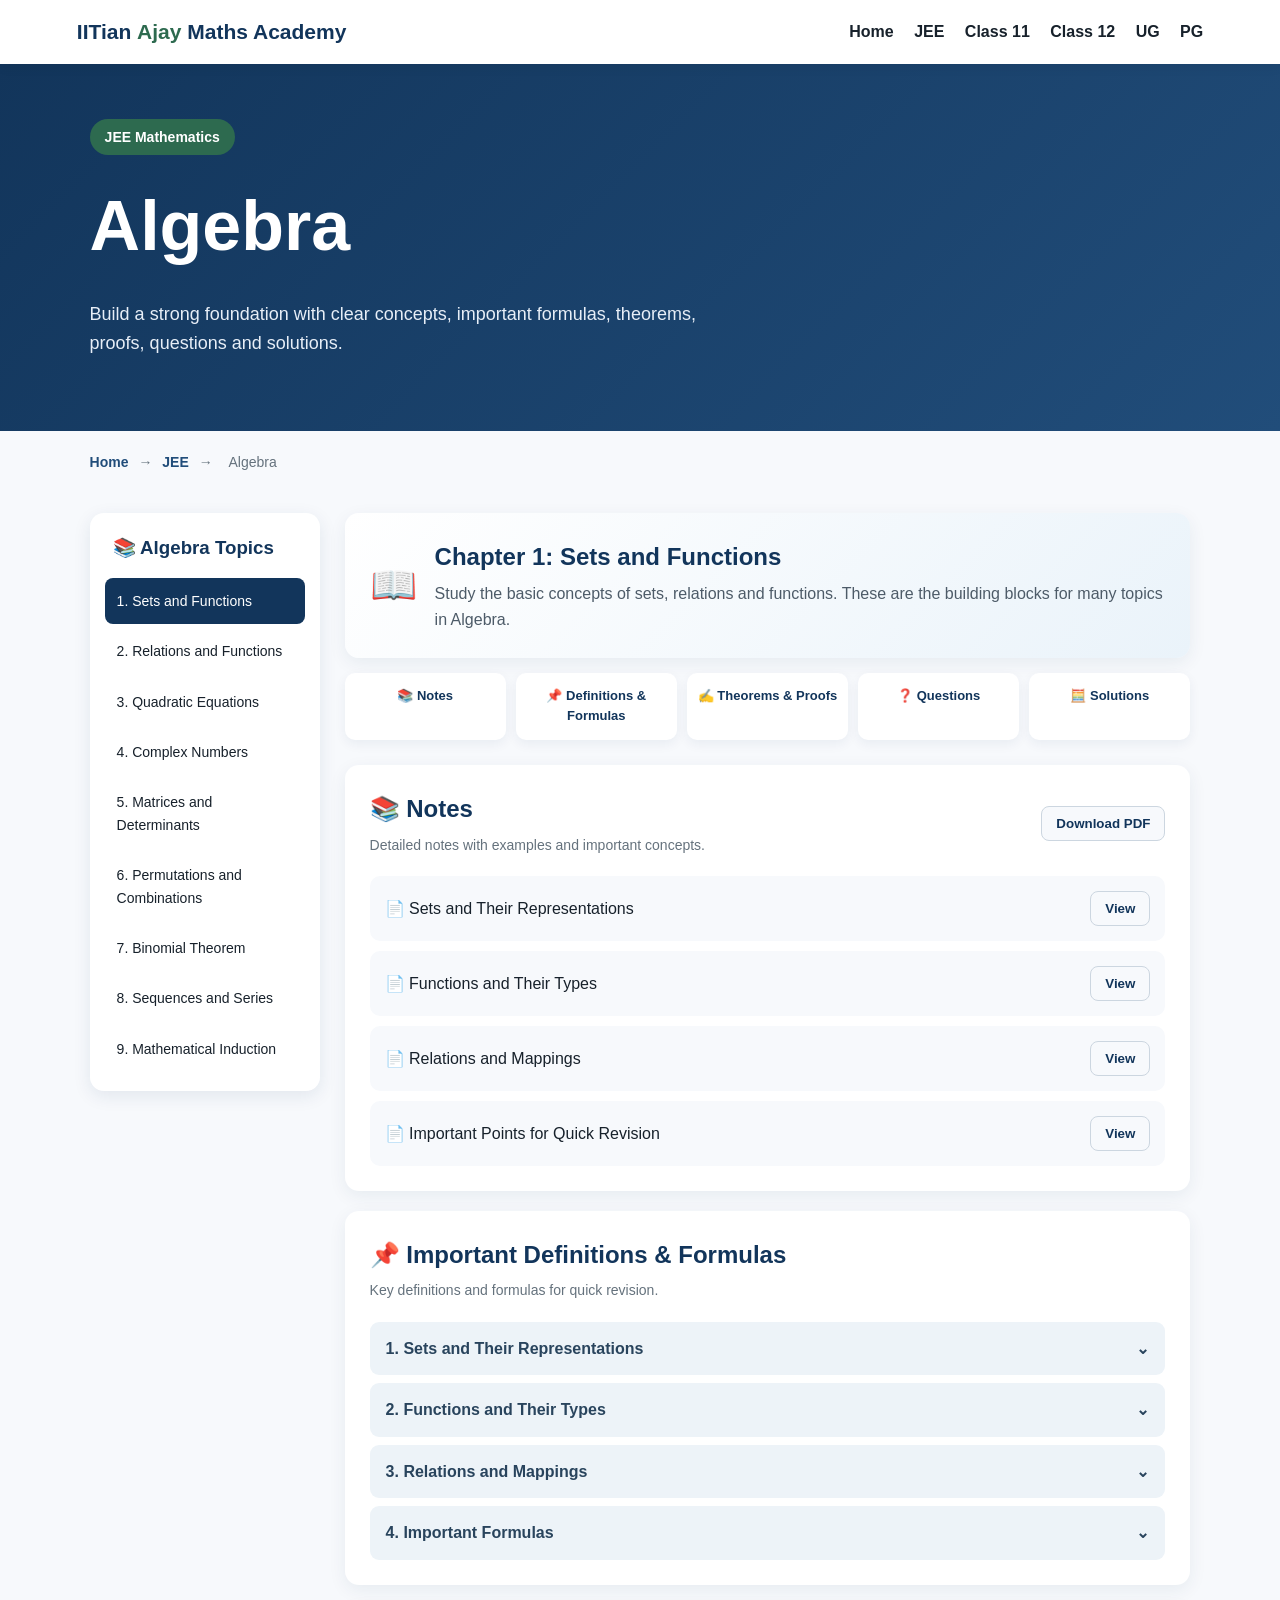
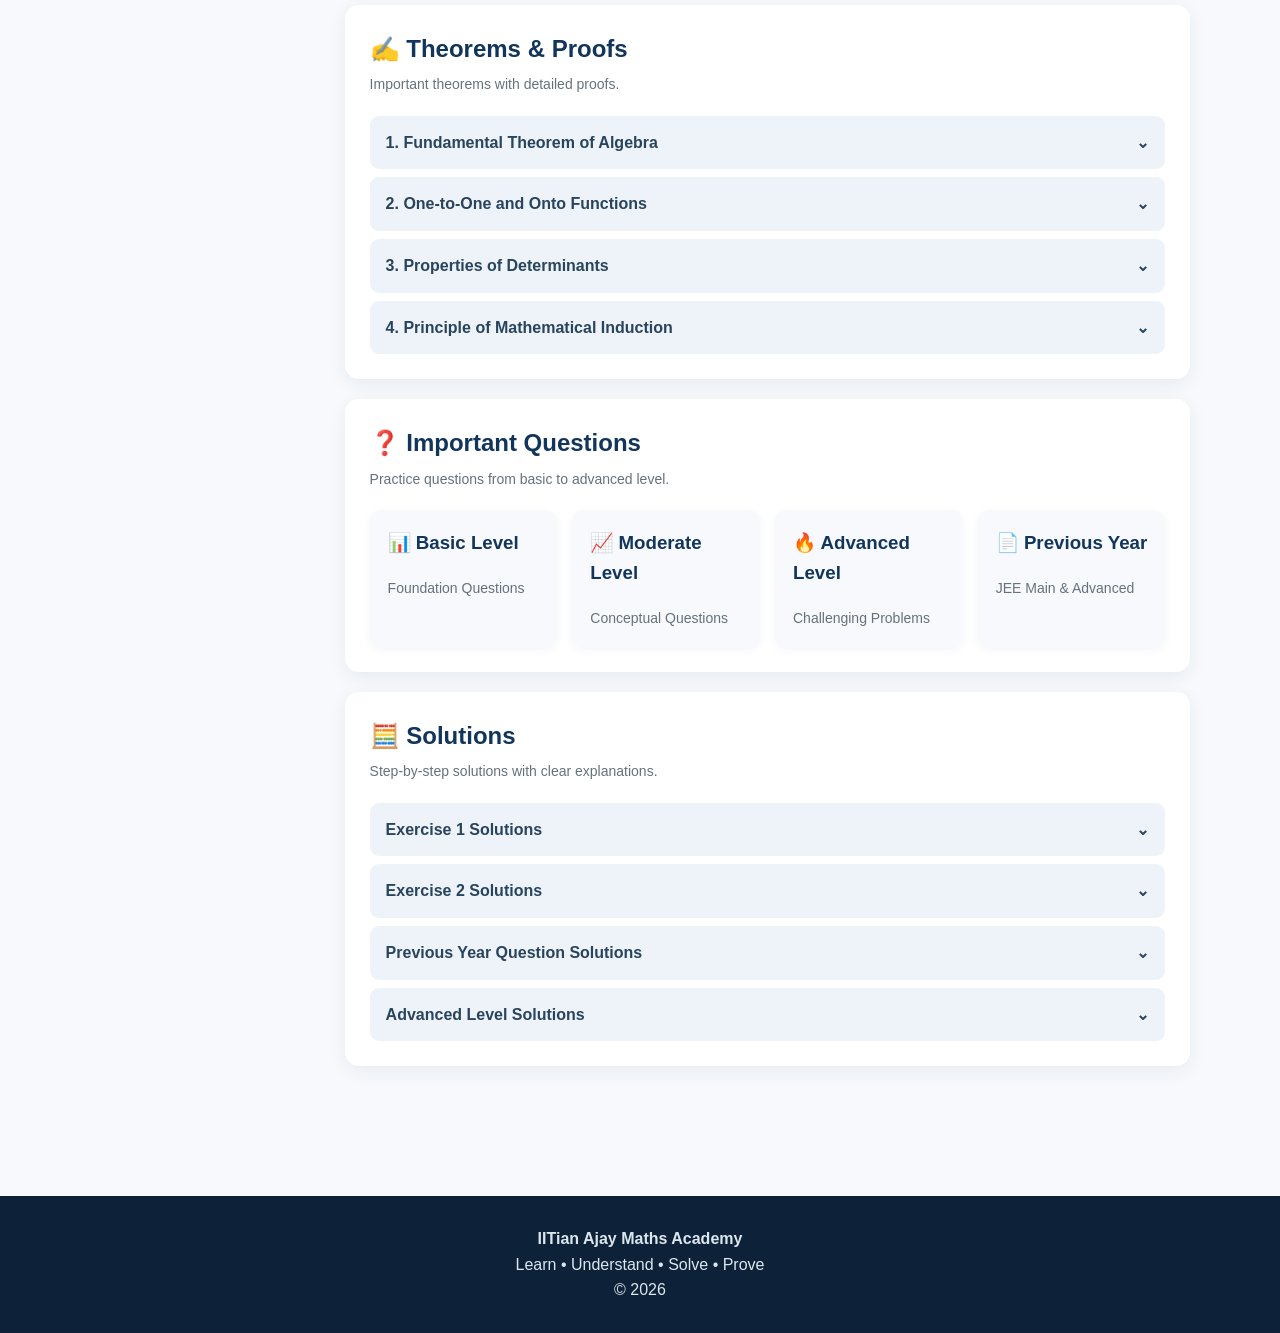
==== article.html @ e580d94a "Update article.html" ====
<!doctype html>
<html lang="en">

<head>
  <meta charset="utf-8">
  <meta name="viewport" content="width=device-width, initial-scale=1">

  <title>Algebra | IITian Ajay Maths Academy</title>

  <link rel="stylesheet" href="style.css">
</head>

<body>

  <!-- NAVBAR -->
  <nav>
    <div class="logo">
      IITian <b>Ajay</b> Maths Academy
    </div>

    <div>
      <a href="index.html">Home</a>
      <a href="jee.html">JEE</a>
      <a href="class11.html">Class 11</a>
      <a href="class12.html">Class 12</a>
      <a href="ug.html">UG</a>
      <a href="pg.html">PG</a>
    </div>
  </nav>


  <!-- ALGEBRA HERO -->
  <header class="topic-hero">

    <div class="hero-content">

      <span class="topic-tag">JEE Mathematics</span>

      <h1 id="topic">Algebra</h1>

      <p>
        Build a strong foundation with clear concepts,
        important formulas, theorems, proofs, questions and solutions.
      </p>

    </div>

  </header>


  <!-- BREADCRUMB -->
  <div class="topic-breadcrumb">

    <a href="index.html">Home</a>

    <span>→</span>

    <a href="jee.html">JEE</a>

    <span>→</span>

    <span id="breadcrumb-topic">Algebra</span>

  </div>


  <!-- MAIN LAYOUT -->
  <main class="study-layout">


    <!-- SIDEBAR -->
    <aside class="topics-sidebar">

      <h3>📚 Algebra Topics</h3>

      <a href="#" class="active-topic">1. Sets and Functions</a>

      <a href="#">2. Relations and Functions</a>

      <a href="#">3. Quadratic Equations</a>

      <a href="#">4. Complex Numbers</a>

      <a href="#">5. Matrices and Determinants</a>

      <a href="#">6. Permutations and Combinations</a>

      <a href="#">7. Binomial Theorem</a>

      <a href="#">8. Sequences and Series</a>

      <a href="#">9. Mathematical Induction</a>

    </aside>


    <!-- MAIN CONTENT -->
    <div class="study-content">


      <!-- CHAPTER INTRODUCTION -->
      <section class="chapter-intro">

        <div class="chapter-icon">📖</div>

        <div>

          <h2>Chapter 1: Sets and Functions</h2>

          <p>
            Study the basic concepts of sets, relations and functions.
            These are the building blocks for many topics in Algebra.
          </p>

        </div>


      </section>


      <!-- QUICK NAVIGATION -->
      <div class="resource-tabs">

        <a href="#notes">📚 Notes</a>

        <a href="#formulas">📌 Definitions & Formulas</a>

        <a href="#proofs">✍️ Theorems & Proofs</a>

        <a href="#questions">❓ Questions</a>

        <a href="#solutions">🧮 Solutions</a>

      </div>


      <!-- NOTES -->
      <section class="content-box" id="notes">

        <div class="section-heading">

          <div>
            <h2>📚 Notes</h2>
            <p>Detailed notes with examples and important concepts.</p>
          </div>

          <button>Download PDF</button>

        </div>


        <div class="resource-list">

          <div class="resource-item">
            <span>📄 Sets and Their Representations</span>
            <button>View</button>
          </div>

          <div class="resource-item">
            <span>📄 Functions and Their Types</span>
            <button>View</button>
          </div>

          <div class="resource-item">
            <span>📄 Relations and Mappings</span>
            <button>View</button>
          </div>

          <div class="resource-item">
            <span>📄 Important Points for Quick Revision</span>
            <button>View</button>
          </div>

        </div>

      </section>


      <!-- FORMULAS -->
      <section class="content-box" id="formulas">

        <div class="section-heading">

          <div>
            <h2>📌 Important Definitions & Formulas</h2>
            <p>Key definitions and formulas for quick revision.</p>
          </div>

        </div>


        <div class="accordion-item">
          1. Sets and Their Representations
          <span>⌄</span>
        </div>

        <div class="accordion-item">
          2. Functions and Their Types
          <span>⌄</span>
        </div>

        <div class="accordion-item">
          3. Relations and Mappings
          <span>⌄</span>
        </div>

        <div class="accordion-item">
          4. Important Formulas
          <span>⌄</span>
        </div>

      </section>


      <!-- THEOREMS -->
      <section class="content-box" id="proofs">

        <div class="section-heading">

          <div>
            <h2>✍️ Theorems & Proofs</h2>
            <p>Important theorems with detailed proofs.</p>
          </div>

        </div>


        <div class="accordion-item">
          1. Fundamental Theorem of Algebra
          <span>⌄</span>
        </div>

        <div class="accordion-item">
          2. One-to-One and Onto Functions
          <span>⌄</span>
        </div>

        <div class="accordion-item">
          3. Properties of Determinants
          <span>⌄</span>
        </div>

        <div class="accordion-item">
          4. Principle of Mathematical Induction
          <span>⌄</span>
        </div>

      </section>


      <!-- QUESTIONS -->
      <section class="content-box" id="questions">

        <div class="section-heading">

          <div>
            <h2>❓ Important Questions</h2>
            <p>Practice questions from basic to advanced level.</p>
          </div>

        </div>


        <div class="question-levels">

          <div class="level-card">
            <h3>📊 Basic Level</h3>
            <p>Foundation Questions</p>
          </div>

          <div class="level-card">
            <h3>📈 Moderate Level</h3>
            <p>Conceptual Questions</p>
          </div>

          <div class="level-card">
            <h3>🔥 Advanced Level</h3>
            <p>Challenging Problems</p>
          </div>

          <div class="level-card">
            <h3>📄 Previous Year</h3>
            <p>JEE Main & Advanced</p>
          </div>

        </div>

      </section>


      <!-- SOLUTIONS -->
      <section class="content-box" id="solutions">

        <div class="section-heading">

          <div>
            <h2>🧮 Solutions</h2>
            <p>Step-by-step solutions with clear explanations.</p>
          </div>

        </div>


        <div class="accordion-item">
          Exercise 1 Solutions
          <span>⌄</span>
        </div>

        <div class="accordion-item">
          Exercise 2 Solutions
          <span>⌄</span>
        </div>

        <div class="accordion-item">
          Previous Year Question Solutions
          <span>⌄</span>
        </div>

        <div class="accordion-item">
          Advanced Level Solutions
          <span>⌄</span>
        </div>

      </section>


    </div>

  </main>


  <!-- FOOTER -->
  <footer>

    <b>IITian Ajay Maths Academy</b>

    <br>

    Learn • Understand • Solve • Prove

    <br>

    © 2026

  </footer>


  <!-- TOPIC SCRIPT -->
  <script>

    const topic =
      new URLSearchParams(location.search).get("topic");

    if (topic) {

      document.getElementById("topic").textContent = topic;

      document.getElementById("breadcrumb-topic").textContent =
        topic;

      document.title =
        topic + " | IITian Ajay Maths Academy";

    }

  </script>

</body>

</html>
---- style.css ----
:root{--primary:#12355b;--secondary:#2d6a4f;--accent:#f4b942;--bg:#f7f9fc;--text:#17212b}
*{box-sizing:border-box}html{scroll-behavior:smooth}
body{margin:0;font-family:Arial,Helvetica,sans-serif;background:var(--bg);color:var(--text);line-height:1.6}
nav{background:#fff;box-shadow:0 2px 12px #00000012;padding:15px 6%;display:flex;align-items:center;justify-content:space-between;gap:20px;position:sticky;top:0;z-index:20}
.logo{font-weight:800;font-size:21px;color:var(--primary)}.logo b{color:var(--secondary)}
nav a{color:var(--text);text-decoration:none;font-weight:600;margin-left:16px}
.hero{background:linear-gradient(135deg,#12355b,#214d7a);color:#fff;padding:78px 7%;text-align:center}
.hero h1{font-size:clamp(38px,7vw,68px);line-height:1.08;margin:12px 0}.hero p{max-width:760px;margin:0 auto;font-size:18px;color:#e7eef7}
.btn{display:inline-block;background:var(--accent);color:#222;padding:13px 22px;border-radius:8px;text-decoration:none;font-weight:700;margin:20px 5px 0}
.btn.alt{background:transparent;color:#fff;border:1px solid #fff}
section{padding:60px 7%;max-width:1400px;margin:auto}.title{text-align:center;color:var(--primary);font-size:34px;margin-top:0}
.grid{display:grid;grid-template-columns:repeat(auto-fit,minmax(230px,1fr));gap:22px}
.card{background:#fff;border-radius:14px;padding:25px;box-shadow:0 7px 22px #12355b13}.card h3{color:var(--primary);margin-top:0}.card a{color:var(--secondary);font-weight:bold;text-decoration:none}
.searchbox{width:min(700px,100%);display:block;margin:25px auto;padding:15px 18px;border:1px solid #ccd6e0;border-radius:10px;font-size:16px}
.subject-list{display:grid;grid-template-columns:repeat(auto-fit,minmax(180px,1fr));gap:15px}.subject{background:#fff;padding:20px;border-radius:10px;text-decoration:none;color:var(--text);font-weight:700;box-shadow:0 4px 12px #0000000b}
.subject:hover,.card:hover{transform:translateY(-3px);transition:.2s}
.article{max-width:900px;margin:auto;background:#fff;padding:35px;border-radius:14px;box-shadow:0 7px 22px #12355b13}.breadcrumb{color:#65727d;font-size:14px}
footer{background:#0d2238;color:#dce6ef;text-align:center;padding:30px;margin-top:40px}
.notice{background:#fff4cc;border-left:4px solid var(--accent);padding:16px;border-radius:8px;max-width:900px;margin:25px auto}
@media(max-width:700px){nav{padding:14px 5%;flex-wrap:wrap}nav a{margin-left:9px;font-size:14px}.hero{padding:65px 6%}section{padding:45px 6%}.article{padding:22px}}
/* ================================
   PROFESSIONAL TOPIC / ARTICLE PAGE
   ================================ */

/* Algebra Hero */

.topic-hero{
  background:linear-gradient(135deg,#12355b,#214d7a);
  color:#fff;
  padding:55px 7%;
}

.hero-content{
  max-width:1200px;
  margin:auto;
}

.topic-tag{
  display:inline-block;
  background:#2d6a4f;
  padding:7px 15px;
  border-radius:20px;
  font-size:14px;
  font-weight:bold;
}

.topic-hero h1{
  font-size:clamp(45px,7vw,70px);
  margin:15px 0;
}

.topic-hero p{
  max-width:650px;
  font-size:18px;
  color:#e7eef7;
}


/* Breadcrumb */

.topic-breadcrumb{
  max-width:1400px;
  margin:0 auto;
  padding:20px 7%;
  font-size:14px;
  color:#65727d;
}

.topic-breadcrumb a{
  text-decoration:none;
  color:#214d7a;
  font-weight:bold;
}

.topic-breadcrumb span{
  margin:0 6px;
}


/* Main Layout */

.study-layout{
  max-width:1400px;
  margin:auto;
  padding:20px 7% 70px;
  display:grid;
  grid-template-columns:230px 1fr;
  gap:25px;
  align-items:start;
}


/* Sidebar */

.topics-sidebar{
  background:#fff;
  border-radius:14px;
  padding:15px;
  box-shadow:0 5px 18px #12355b18;
  position:sticky;
  top:90px;
}

.topics-sidebar h3{
  color:#12355b;
  margin:5px 8px 15px;
}

.topics-sidebar a{
  display:block;
  padding:12px;
  text-decoration:none;
  color:#17212b;
  border-radius:8px;
  font-size:14px;
  margin-bottom:4px;
}

.topics-sidebar a:hover{
  background:#edf3f8;
}

.topics-sidebar .active-topic{
  background:#12355b;
  color:#fff;
}


/* Study Content */

.study-content{
  min-width:0;
}


/* Chapter Introduction */

.chapter-intro{
  background:linear-gradient(135deg,#ffffff,#eaf3fa);
  padding:25px;
  border-radius:14px;
  display:flex;
  gap:18px;
  align-items:center;
  box-shadow:0 5px 18px #12355b12;
  margin-bottom:15px;
}

.chapter-icon{
  font-size:38px;
}

.chapter-intro h2{
  margin:0 0 5px;
  color:#12355b;
}

.chapter-intro p{
  margin:0;
  color:#4d5b68;
}


/* Resource Navigation */

.resource-tabs{
  display:grid;
  grid-template-columns:repeat(5,1fr);
  gap:10px;
  margin-bottom:25px;
}

.resource-tabs a{
  background:#fff;
  padding:13px 8px;
  text-align:center;
  border-radius:10px;
  text-decoration:none;
  color:#12355b;
  font-weight:bold;
  font-size:13px;
  box-shadow:0 4px 12px #12355b10;
}

.resource-tabs a:hover{
  background:#12355b;
  color:#fff;
}


/* Main Content Boxes */

.content-box{
  background:#fff;
  padding:25px;
  border-radius:14px;
  margin-bottom:20px;
  box-shadow:0 5px 18px #12355b12;
}

.section-heading{
  display:flex;
  justify-content:space-between;
  align-items:center;
  gap:15px;
  margin-bottom:20px;
}

.section-heading h2{
  color:#12355b;
  margin:0;
}

.section-heading p{
  margin:5px 0 0;
  color:#65727d;
  font-size:14px;
}


/* Buttons */

.content-box button{
  border:1px solid #ccd6e0;
  background:#f7f9fc;
  color:#12355b;
  padding:9px 14px;
  border-radius:8px;
  font-weight:bold;
  cursor:pointer;
}

.content-box button:hover{
  background:#12355b;
  color:#fff;
}


/* Notes */

.resource-list{
  display:flex;
  flex-direction:column;
  gap:10px;
}

.resource-item{
  display:flex;
  justify-content:space-between;
  align-items:center;
  background:#f7f9fc;
  padding:15px;
  border-radius:10px;
  gap:15px;
}


/* Accordion */

.accordion-item{
  background:#edf3f8;
  padding:14px 16px;
  border-radius:9px;
  margin-top:8px;
  display:flex;
  justify-content:space-between;
  align-items:center;
  font-weight:600;
  color:#29445d;
}


/* Question Levels */

.question-levels{
  display:grid;
  grid-template-columns:repeat(4,1fr);
  gap:15px;
}

.level-card{
  padding:18px;
  background:#f7f9fc;
  border-radius:12px;
  box-shadow:0 3px 10px #12355b0d;
}

.level-card h3{
  color:#12355b;
  margin-top:0;
}

.level-card p{
  color:#65727d;
  font-size:14px;
  margin-bottom:0;
}


/* Mobile Responsive */

@media(max-width:900px){

  .study-layout{
    grid-template-columns:1fr;
  }

  .topics-sidebar{
    position:static;
  }

  .resource-tabs{
    grid-template-columns:repeat(2,1fr);
  }

  .question-levels{
    grid-template-columns:repeat(2,1fr);
  }

}

@media(max-width:550px){

  .topic-hero{
    padding:45px 6%;
  }

  .study-layout{
    padding:15px 6% 50px;
  }

  .resource-tabs{
    grid-template-columns:1fr;
  }

  .question-levels{
    grid-template-columns:1fr;
  }

  .section-heading{
    flex-direction:column;
    align-items:flex-start;
  }

  .resource-item{
    flex-direction:column;
    align-items:flex-start;
  }

}
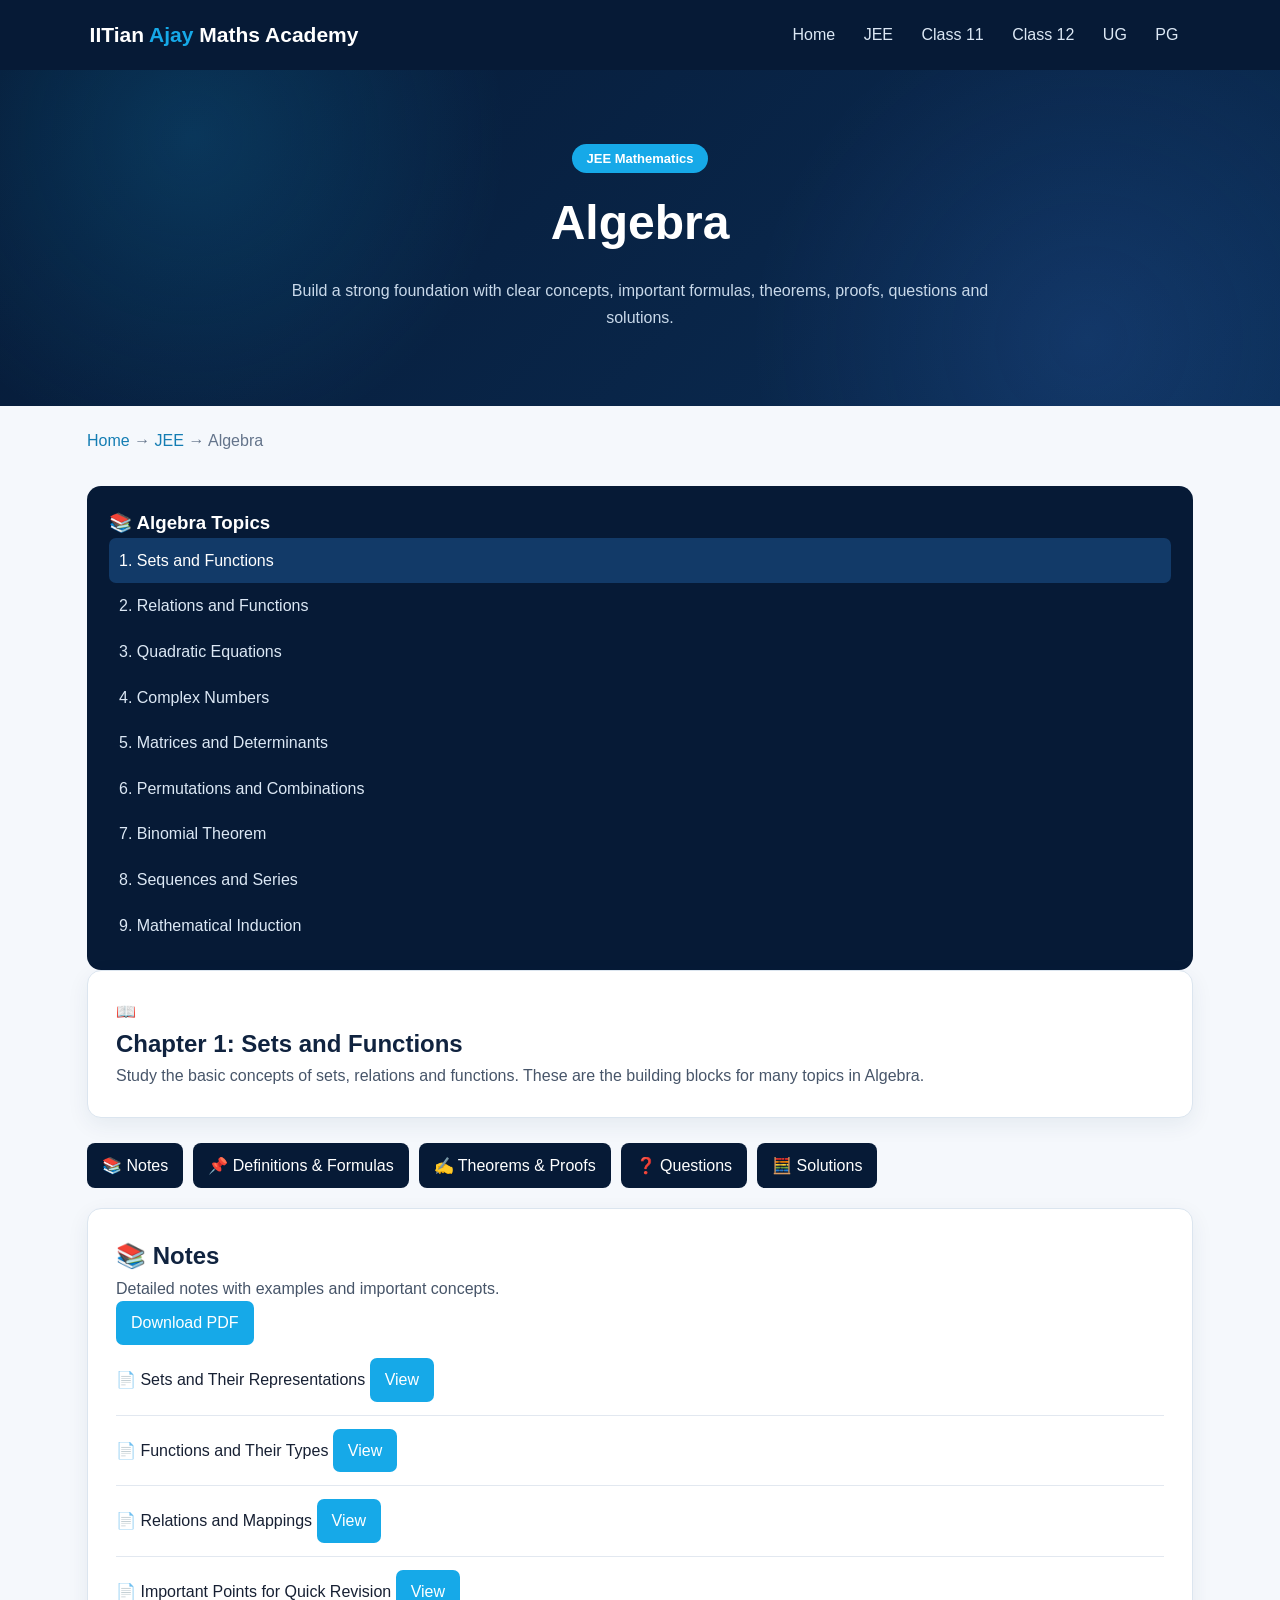
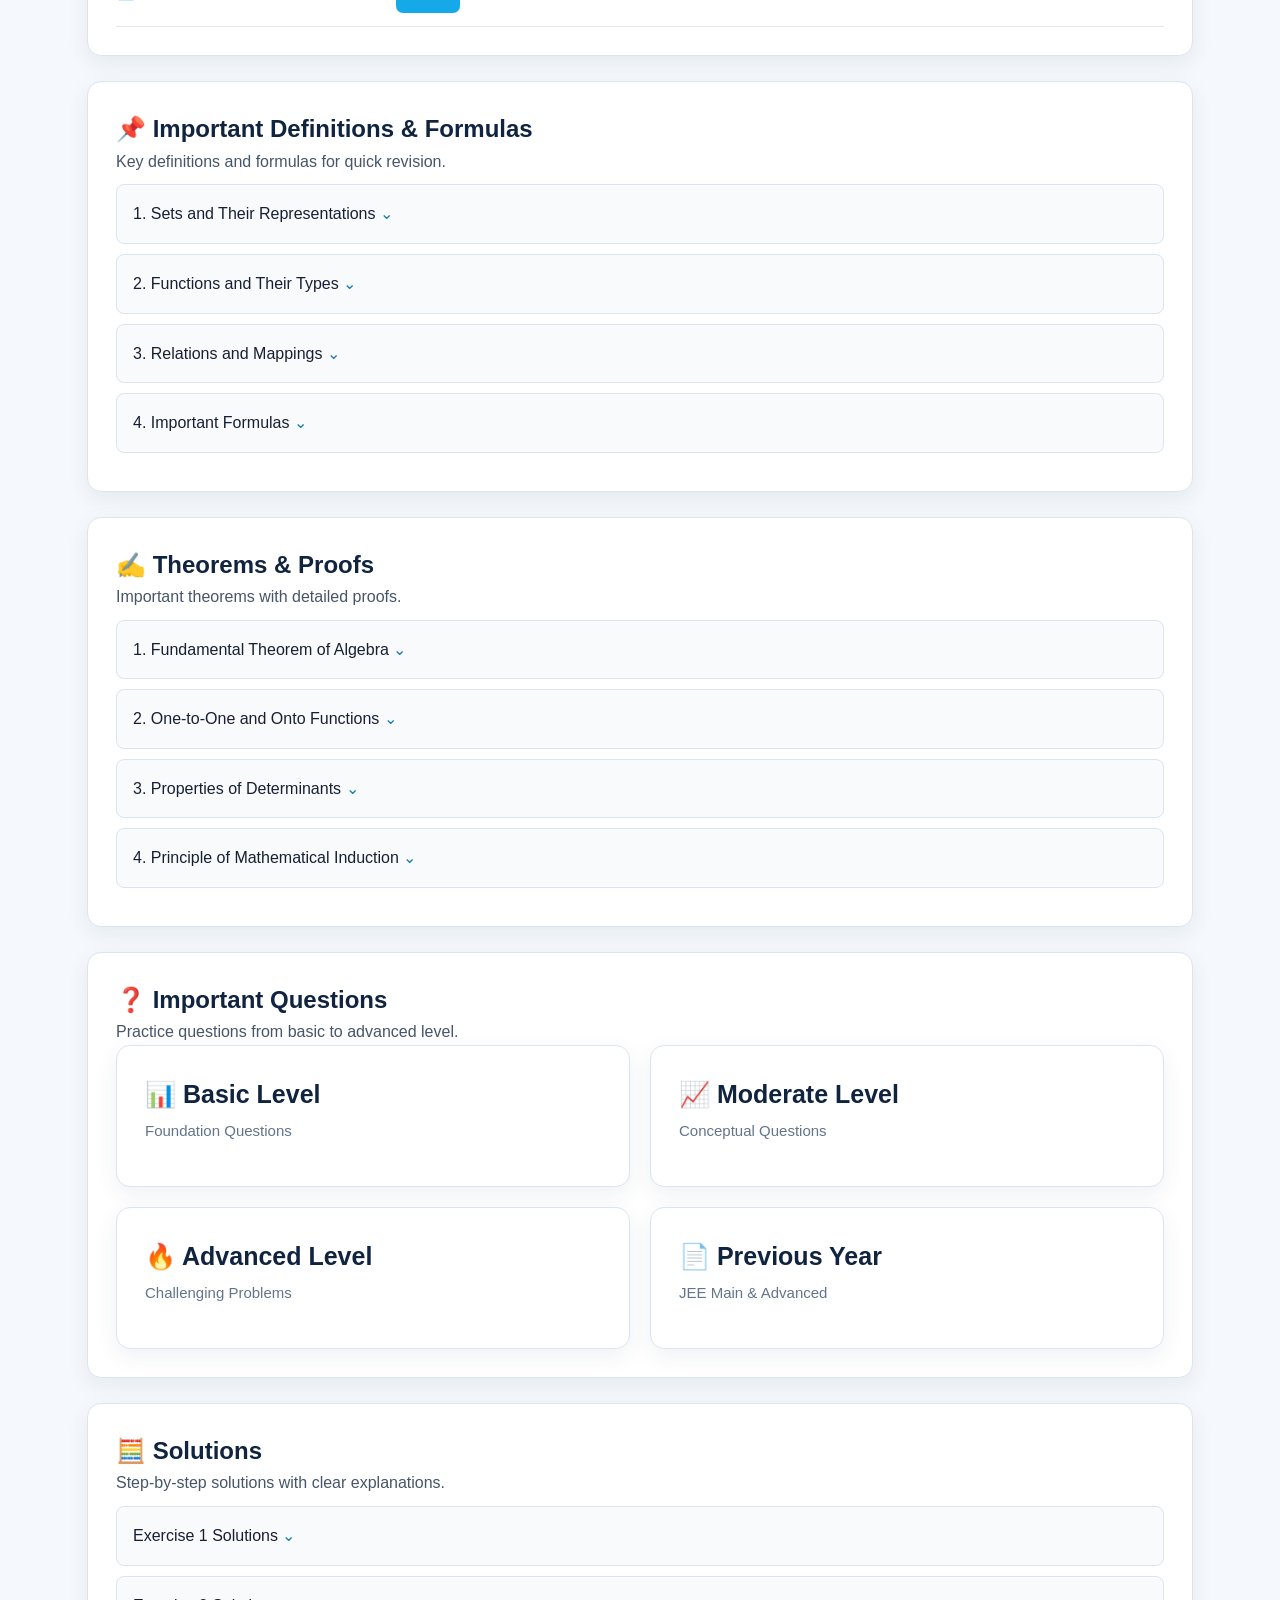
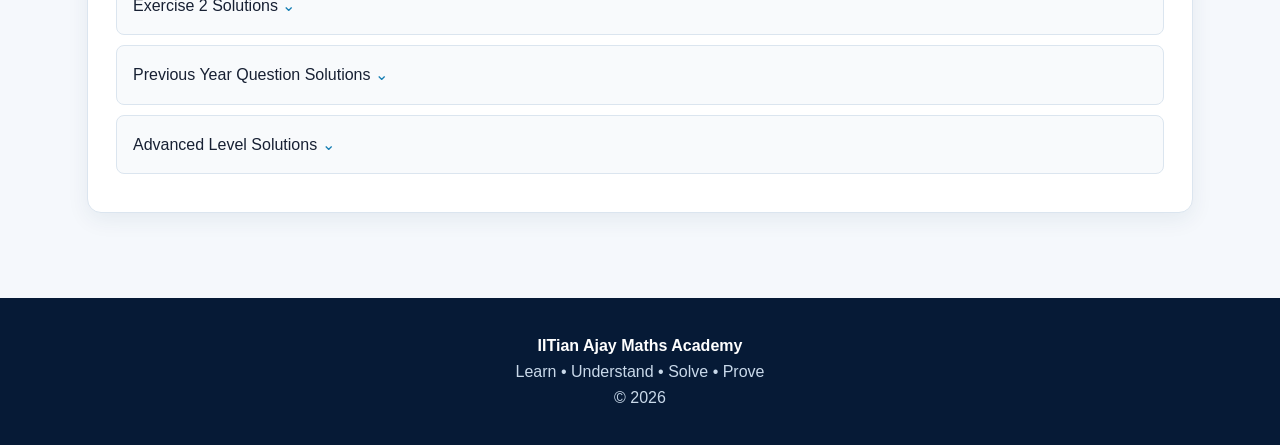
==== commit 5b94664b: "Update article.html" ====
--- a/article.html
+++ b/article.html
@@ -7,7 +7,258 @@
 
   <title>Algebra | IITian Ajay Maths Academy</title>
 
-  <link rel="stylesheet" href="style.css">
+  <link rel="stylesheet" href="style.css"><style>
+/* ===== ARTICLE PAGE FIX ===== */
+
+body{
+  margin:0 !important;
+  font-family:Arial,Helvetica,sans-serif !important;
+  background:#f5f8fc !important;
+  color:#172033 !important;
+}
+
+/* NAVBAR */
+body > nav{
+  background:#061a36 !important;
+  color:white !important;
+  padding:18px 7% !important;
+  display:flex !important;
+  justify-content:space-between !important;
+  align-items:center !important;
+  gap:20px !important;
+  box-shadow:0 4px 18px rgba(0,0,0,.18) !important;
+}
+
+nav .logo{
+  color:white !important;
+  font-size:21px !important;
+  font-weight:700 !important;
+}
+
+nav .logo b{
+  color:#16a9e8 !important;
+}
+
+nav a{
+  color:#dce8f5 !important;
+  text-decoration:none !important;
+  padding:9px 12px !important;
+  border-radius:7px !important;
+}
+
+nav a:hover{
+  background:#123a68 !important;
+  color:white !important;
+}
+
+/* HERO */
+.topic-hero{
+  background:
+    radial-gradient(circle at 15% 20%,rgba(22,169,232,.18),transparent 28%),
+    radial-gradient(circle at 85% 80%,rgba(66,133,244,.15),transparent 30%),
+    linear-gradient(135deg,#061a36,#0b2d55) !important;
+  color:white !important;
+  padding:75px 20px !important;
+  text-align:center !important;
+}
+
+.topic-hero h1{
+  color:white !important;
+  font-size:48px !important;
+  margin:15px 0 !important;
+}
+
+.topic-hero p{
+  color:#c9d9ea !important;
+  max-width:700px !important;
+  margin:auto !important;
+  line-height:1.7 !important;
+}
+
+.topic-tag{
+  background:#16a9e8 !important;
+  color:white !important;
+  padding:7px 15px !important;
+  border-radius:20px !important;
+  font-size:13px !important;
+  font-weight:bold !important;
+}
+
+/* BREADCRUMB */
+.topic-breadcrumb{
+  max-width:1150px !important;
+  margin:auto !important;
+  padding:22px !important;
+  color:#64748b !important;
+}
+
+.topic-breadcrumb a{
+  color:#147db3 !important;
+}
+
+/* MAIN */
+.study-layout{
+  max-width:1150px !important;
+  margin:auto !important;
+  padding:10px 22px 60px !important;
+}
+
+/* SIDEBAR */
+.topics-sidebar{
+  background:#061a36 !important;
+  color:white !important;
+  border-radius:14px !important;
+  padding:22px !important;
+}
+
+.topics-sidebar h3{
+  color:white !important;
+}
+
+.topics-sidebar a{
+  display:block !important;
+  color:#dce8f5 !important;
+  text-decoration:none !important;
+  padding:10px !important;
+  border-radius:7px !important;
+}
+
+.topics-sidebar a:hover,
+.topics-sidebar .active-topic{
+  background:#123a68 !important;
+  color:#fff !important;
+}
+
+/* CONTENT BOXES */
+.content-box,
+.chapter-intro{
+  background:white !important;
+  color:#172033 !important;
+  border:1px solid #dbe5ef !important;
+  border-radius:14px !important;
+  padding:28px !important;
+  margin-bottom:25px !important;
+  box-shadow:0 7px 22px rgba(20,50,80,.07) !important;
+}
+
+.content-box h2,
+.chapter-intro h2{
+  color:#10233f !important;
+}
+
+.content-box p,
+.chapter-intro p{
+  color:#475569 !important;
+}
+
+/* TABS */
+.resource-tabs{
+  display:flex !important;
+  flex-wrap:wrap !important;
+  gap:10px !important;
+  margin:20px 0 !important;
+}
+
+.resource-tabs a{
+  background:#061a36 !important;
+  color:white !important;
+  padding:10px 15px !important;
+  border-radius:8px !important;
+  text-decoration:none !important;
+}
+
+/* RESOURCE ITEMS */
+.resource-item{
+  color:#172033 !important;
+  border-bottom:1px solid #e2e8f0 !important;
+  padding:13px 0 !important;
+}
+
+.resource-item span{
+  color:#172033 !important;
+}
+
+.resource-item button,
+.section-heading button{
+  background:#16a9e8 !important;
+  color:white !important;
+  border:0 !important;
+  padding:9px 15px !important;
+  border-radius:7px !important;
+}
+
+/* ACCORDION */
+.accordion-item{
+  color:#172033 !important;
+  background:#f8fafc !important;
+  border:1px solid #dbe5ef !important;
+  padding:16px !important;
+  margin:10px 0 !important;
+  border-radius:8px !important;
+}
+
+.accordion-item span{
+  color:#147db3 !important;
+}
+
+/* QUESTION CARDS — IMPORTANT FIX */
+.question-levels{
+  display:grid !important;
+  grid-template-columns:repeat(2,1fr) !important;
+  gap:20px !important;
+}
+
+.level-card{
+  background:white !important;
+  color:#172033 !important;
+  border:1px solid #dbe5ef !important;
+  border-radius:14px !important;
+  padding:28px !important;
+  min-height:130px !important;
+  box-shadow:0 7px 22px rgba(20,50,80,.07) !important;
+}
+
+.level-card h3{
+  color:#10233f !important;
+  margin-top:0 !important;
+}
+
+.level-card p{
+  color:#64748b !important;
+}
+
+/* FOOTER */
+body > footer{
+  background:#061a36 !important;
+  color:#c9d9ea !important;
+  text-align:center !important;
+  padding:35px 20px !important;
+}
+
+body > footer b{
+  color:white !important;
+}
+
+/* MOBILE */
+@media(max-width:700px){
+  body > nav{
+    flex-direction:column !important;
+    padding:16px 4% !important;
+  }
+
+  .topic-hero h1{
+    font-size:36px !important;
+  }
+
+  .question-levels{
+    grid-template-columns:1fr !important;
+  }
+
+  .study-layout{
+    padding:10px 12px 50px !important;
+  }
+}
+  </style>
 </head>
 
 <body>
--- a/style.css
+++ b/style.css
@@ -1,351 +1,1522 @@
-
-:root{--primary:#12355b;--secondary:#2d6a4f;--accent:#f4b942;--bg:#f7f9fc;--text:#17212b}
-*{box-sizing:border-box}html{scroll-behavior:smooth}
-body{margin:0;font-family:Arial,Helvetica,sans-serif;background:var(--bg);color:var(--text);line-height:1.6}
-nav{background:#fff;box-shadow:0 2px 12px #00000012;padding:15px 6%;display:flex;align-items:center;justify-content:space-between;gap:20px;position:sticky;top:0;z-index:20}
-.logo{font-weight:800;font-size:21px;color:var(--primary)}.logo b{color:var(--secondary)}
-nav a{color:var(--text);text-decoration:none;font-weight:600;margin-left:16px}
-.hero{background:linear-gradient(135deg,#12355b,#214d7a);color:#fff;padding:78px 7%;text-align:center}
-.hero h1{font-size:clamp(38px,7vw,68px);line-height:1.08;margin:12px 0}.hero p{max-width:760px;margin:0 auto;font-size:18px;color:#e7eef7}
-.btn{display:inline-block;background:var(--accent);color:#222;padding:13px 22px;border-radius:8px;text-decoration:none;font-weight:700;margin:20px 5px 0}
-.btn.alt{background:transparent;color:#fff;border:1px solid #fff}
-section{padding:60px 7%;max-width:1400px;margin:auto}.title{text-align:center;color:var(--primary);font-size:34px;margin-top:0}
-.grid{display:grid;grid-template-columns:repeat(auto-fit,minmax(230px,1fr));gap:22px}
-.card{background:#fff;border-radius:14px;padding:25px;box-shadow:0 7px 22px #12355b13}.card h3{color:var(--primary);margin-top:0}.card a{color:var(--secondary);font-weight:bold;text-decoration:none}
-.searchbox{width:min(700px,100%);display:block;margin:25px auto;padding:15px 18px;border:1px solid #ccd6e0;border-radius:10px;font-size:16px}
-.subject-list{display:grid;grid-template-columns:repeat(auto-fit,minmax(180px,1fr));gap:15px}.subject{background:#fff;padding:20px;border-radius:10px;text-decoration:none;color:var(--text);font-weight:700;box-shadow:0 4px 12px #0000000b}
-.subject:hover,.card:hover{transform:translateY(-3px);transition:.2s}
-.article{max-width:900px;margin:auto;background:#fff;padding:35px;border-radius:14px;box-shadow:0 7px 22px #12355b13}.breadcrumb{color:#65727d;font-size:14px}
-footer{background:#0d2238;color:#dce6ef;text-align:center;padding:30px;margin-top:40px}
-.notice{background:#fff4cc;border-left:4px solid var(--accent);padding:16px;border-radius:8px;max-width:900px;margin:25px auto}
-@media(max-width:700px){nav{padding:14px 5%;flex-wrap:wrap}nav a{margin-left:9px;font-size:14px}.hero{padding:65px 6%}section{padding:45px 6%}.article{padding:22px}}
-/* ================================
-   PROFESSIONAL TOPIC / ARTICLE PAGE
-   ================================ */
-
-/* Algebra Hero */
-
-.topic-hero{
-  background:linear-gradient(135deg,#12355b,#214d7a);
-  color:#fff;
-  padding:55px 7%;
-}
-
-.hero-content{
-  max-width:1200px;
-  margin:auto;
-}
-
-.topic-tag{
-  display:inline-block;
-  background:#2d6a4f;
-  padding:7px 15px;
-  border-radius:20px;
-  font-size:14px;
-  font-weight:bold;
-}
-
-.topic-hero h1{
-  font-size:clamp(45px,7vw,70px);
-  margin:15px 0;
-}
-
-.topic-hero p{
-  max-width:650px;
-  font-size:18px;
-  color:#e7eef7;
-}
-
-
-/* Breadcrumb */
-
-.topic-breadcrumb{
-  max-width:1400px;
-  margin:0 auto;
-  padding:20px 7%;
-  font-size:14px;
-  color:#65727d;
-}
-
-.topic-breadcrumb a{
-  text-decoration:none;
-  color:#214d7a;
-  font-weight:bold;
-}
-
-.topic-breadcrumb span{
-  margin:0 6px;
-}
-
-
-/* Main Layout */
-
-.study-layout{
-  max-width:1400px;
-  margin:auto;
-  padding:20px 7% 70px;
-  display:grid;
-  grid-template-columns:230px 1fr;
-  gap:25px;
-  align-items:start;
-}
-
-
-/* Sidebar */
-
-.topics-sidebar{
-  background:#fff;
-  border-radius:14px;
-  padding:15px;
-  box-shadow:0 5px 18px #12355b18;
-  position:sticky;
-  top:90px;
-}
-
-.topics-sidebar h3{
-  color:#12355b;
-  margin:5px 8px 15px;
-}
-
-.topics-sidebar a{
-  display:block;
-  padding:12px;
-  text-decoration:none;
-  color:#17212b;
-  border-radius:8px;
-  font-size:14px;
-  margin-bottom:4px;
-}
-
-.topics-sidebar a:hover{
-  background:#edf3f8;
-}
-
-.topics-sidebar .active-topic{
-  background:#12355b;
-  color:#fff;
-}
-
-
-/* Study Content */
-
-.study-content{
-  min-width:0;
-}
-
-
-/* Chapter Introduction */
-
-.chapter-intro{
-  background:linear-gradient(135deg,#ffffff,#eaf3fa);
-  padding:25px;
-  border-radius:14px;
-  display:flex;
-  gap:18px;
-  align-items:center;
-  box-shadow:0 5px 18px #12355b12;
-  margin-bottom:15px;
-}
-
-.chapter-icon{
-  font-size:38px;
-}
-
-.chapter-intro h2{
-  margin:0 0 5px;
-  color:#12355b;
-}
-
-.chapter-intro p{
-  margin:0;
-  color:#4d5b68;
-}
-
-
-/* Resource Navigation */
-
-.resource-tabs{
-  display:grid;
-  grid-template-columns:repeat(5,1fr);
-  gap:10px;
-  margin-bottom:25px;
-}
-
-.resource-tabs a{
-  background:#fff;
-  padding:13px 8px;
-  text-align:center;
-  border-radius:10px;
-  text-decoration:none;
-  color:#12355b;
-  font-weight:bold;
-  font-size:13px;
-  box-shadow:0 4px 12px #12355b10;
-}
-
-.resource-tabs a:hover{
-  background:#12355b;
-  color:#fff;
-}
-
-
-/* Main Content Boxes */
-
-.content-box{
-  background:#fff;
-  padding:25px;
-  border-radius:14px;
-  margin-bottom:20px;
-  box-shadow:0 5px 18px #12355b12;
-}
-
-.section-heading{
-  display:flex;
-  justify-content:space-between;
-  align-items:center;
-  gap:15px;
-  margin-bottom:20px;
-}
-
-.section-heading h2{
-  color:#12355b;
-  margin:0;
-}
-
-.section-heading p{
-  margin:5px 0 0;
-  color:#65727d;
-  font-size:14px;
-}
-
-
-/* Buttons */
-
-.content-box button{
-  border:1px solid #ccd6e0;
-  background:#f7f9fc;
-  color:#12355b;
-  padding:9px 14px;
-  border-radius:8px;
-  font-weight:bold;
-  cursor:pointer;
-}
-
-.content-box button:hover{
-  background:#12355b;
-  color:#fff;
-}
-
-
-/* Notes */
-
-.resource-list{
-  display:flex;
-  flex-direction:column;
-  gap:10px;
-}
-
-.resource-item{
-  display:flex;
-  justify-content:space-between;
-  align-items:center;
-  background:#f7f9fc;
-  padding:15px;
-  border-radius:10px;
-  gap:15px;
-}
-
-
-/* Accordion */
-
-.accordion-item{
-  background:#edf3f8;
-  padding:14px 16px;
-  border-radius:9px;
-  margin-top:8px;
-  display:flex;
-  justify-content:space-between;
-  align-items:center;
-  font-weight:600;
-  color:#29445d;
-}
-
-
-/* Question Levels */
-
-.question-levels{
-  display:grid;
-  grid-template-columns:repeat(4,1fr);
-  gap:15px;
-}
-
-.level-card{
-  padding:18px;
-  background:#f7f9fc;
-  border-radius:12px;
-  box-shadow:0 3px 10px #12355b0d;
-}
-
-.level-card h3{
-  color:#12355b;
-  margin-top:0;
-}
-
-.level-card p{
-  color:#65727d;
-  font-size:14px;
-  margin-bottom:0;
-}
-
-
-/* Mobile Responsive */
-
-@media(max-width:900px){
-
-  .study-layout{
-    grid-template-columns:1fr;
-  }
-
-  .topics-sidebar{
-    position:static;
-  }
-
-  .resource-tabs{
-    grid-template-columns:repeat(2,1fr);
-  }
-
-  .question-levels{
-    grid-template-columns:repeat(2,1fr);
-  }
-
-}
-
-@media(max-width:550px){
-
-  .topic-hero{
-    padding:45px 6%;
-  }
-
-  .study-layout{
-    padding:15px 6% 50px;
-  }
-
-  .resource-tabs{
-    grid-template-columns:1fr;
-  }
-
-  .question-levels{
-    grid-template-columns:1fr;
-  }
-
-  .section-heading{
-    flex-direction:column;
-    align-items:flex-start;
-  }
-
-  .resource-item{
-    flex-direction:column;
-    align-items:flex-start;
-  }
-
-}
+/* =========================================================
+   IITIAN AJAY MATHS ACADEMY
+   PREMIUM BLUE THEME
+   ========================================================= */
+
+:root {
+  --navy: #071d3b;
+  --navy-2: #0b2d59;
+  --blue: #1167d8;
+  --blue-2: #1689e8;
+  --cyan: #18b7e8;
+  --sky: #eaf5ff;
+  --white: #ffffff;
+  --text: #102a43;
+  --muted: #61758a;
+  --border: #d7e5f3;
+  --gold: #f5b942;
+  --shadow: 0 12px 35px rgba(7, 29, 59, 0.12);
+}
+
+
+/* ================= BASIC ================= */
+
+* {
+  margin: 0;
+  padding: 0;
+  box-sizing: border-box;
+}
+
+html {
+  scroll-behavior: smooth;
+}
+
+body {
+  font-family: Arial, Helvetica, sans-serif;
+  color: var(--text);
+  background: #ffffff;
+  line-height: 1.6;
+}
+
+a {
+  text-decoration: none;
+  color: inherit;
+}
+
+button,
+input {
+  font: inherit;
+}
+
+
+/* ================= NAVBAR ================= */
+
+.main-nav {
+  height: 78px;
+  background: var(--navy);
+  display: flex;
+  align-items: center;
+  padding: 0 5%;
+  gap: 30px;
+  position: sticky;
+  top: 0;
+  z-index: 1000;
+  box-shadow: 0 5px 20px rgba(0, 0, 0, 0.18);
+}
+
+
+/* NEW LOGO */
+
+.brand {
+  display: flex;
+  align-items: center;
+  min-width: 90px;
+}
+
+.brand img {
+  width: 72px;
+  height: 72px;
+  object-fit: contain;
+  border-radius: 12px;
+}
+
+
+/* NAVIGATION LINKS */
+
+.nav-links {
+  display: flex;
+  align-items: center;
+  justify-content: center;
+  gap: 28px;
+  flex: 1;
+}
+
+.nav-links a {
+  color: #ffffff;
+  font-size: 16px;
+  font-weight: 700;
+  padding: 28px 2px 24px;
+  position: relative;
+  transition: 0.25s ease;
+}
+
+.nav-links a:hover {
+  color: var(--cyan);
+}
+
+.nav-links a.active {
+  color: #ffffff;
+}
+
+.nav-links a.active::after {
+  content: "";
+  position: absolute;
+  height: 3px;
+  width: 100%;
+  left: 0;
+  bottom: 15px;
+  background: var(--cyan);
+  border-radius: 10px;
+}
+
+
+/* NAV SEARCH */
+
+.nav-search {
+  background: #ffffff;
+  color: #71849a;
+  width: 235px;
+  height: 44px;
+  border-radius: 25px;
+  display: flex;
+  align-items: center;
+  gap: 9px;
+  padding: 0 17px;
+  font-size: 14px;
+  box-shadow: 0 5px 18px rgba(0, 0, 0, 0.12);
+}
+
+
+/* ================= HERO ================= */
+
+.home-hero {
+  height: 330px;
+  min-height: 330px;
+  position: relative;
+  overflow: hidden;
+
+  background:
+    radial-gradient(
+      circle at 85% 25%,
+      rgba(24, 183, 232, 0.22),
+      transparent 25%
+    ),
+    radial-gradient(
+      circle at 15% 80%,
+      rgba(17, 103, 216, 0.20),
+      transparent 28%
+    ),
+    linear-gradient(
+      135deg,
+      #071d3b 0%,
+      #0b3972 48%,
+      #075f9d 100%
+    );
+
+  display: flex;
+  align-items: center;
+  justify-content: center;
+
+  color: white;
+  padding: 25px 7%;
+}
+
+
+/* DECORATIVE MATHEMATICS */
+
+.home-hero::before {
+  content: "∫   ∑   π   ∞   √x   ∂   λ";
+  position: absolute;
+  top: 18px;
+  left: 0;
+  width: 100%;
+  text-align: center;
+  color: rgba(255, 255, 255, 0.08);
+  font-size: 30px;
+  letter-spacing: 20px;
+  pointer-events: none;
+}
+
+.home-hero::after {
+  content: "";
+  position: absolute;
+  width: 360px;
+  height: 360px;
+  border: 1px solid rgba(255,255,255,0.12);
+  border-radius: 50%;
+  right: -150px;
+  bottom: -190px;
+}
+
+
+/* HERO CENTER */
+
+.hero-center {
+  text-align: center;
+  position: relative;
+  z-index: 5;
+  max-width: 800px;
+}
+
+
+/* SUM SYMBOL */
+
+.hero-symbol {
+  font-size: 42px;
+  font-weight: 700;
+  color: var(--cyan);
+  line-height: 1;
+  margin-bottom: 5px;
+  text-shadow: 0 0 25px rgba(24,183,232,0.35);
+}
+
+
+/* HERO TITLE */
+
+.hero-center h1 {
+  font-family: Georgia, "Times New Roman", serif;
+  font-size: clamp(38px, 4.5vw, 58px);
+  line-height: 1.05;
+  margin-bottom: 8px;
+  color: white;
+  letter-spacing: -1px;
+}
+
+.hero-center h1 span {
+  display: block;
+  color: var(--cyan);
+  font-size: 0.58em;
+  margin-top: 6px;
+  letter-spacing: 1px;
+}
+
+
+/* HERO POINTS */
+
+.hero-points {
+  font-size: 15px;
+  color: #dceeff;
+  margin: 10px 0 16px;
+  letter-spacing: 0.5px;
+}
+
+
+/* HERO SEARCH */
+
+.hero-search {
+  width: min(620px, 85vw);
+  height: 52px;
+  background: white;
+  border-radius: 30px;
+  display: flex;
+  align-items: center;
+  padding: 5px 7px 5px 18px;
+  box-shadow: 0 12px 35px rgba(0,0,0,0.22);
+}
+
+.hero-search input {
+  border: none;
+  outline: none;
+  flex: 1;
+  height: 100%;
+  padding: 0 15px;
+  color: var(--text);
+  font-size: 15px;
+  background: transparent;
+}
+
+.hero-search button {
+  border: none;
+  width: 42px;
+  height: 42px;
+  border-radius: 50%;
+  background: var(--blue);
+  color: white;
+  font-size: 21px;
+  cursor: pointer;
+  transition: 0.25s ease;
+}
+
+.hero-search button:hover {
+  background: var(--cyan);
+  transform: translateX(2px);
+}
+
+
+/* SIDE QUOTE */
+
+.hero-side-text {
+  position: absolute;
+  left: 5%;
+  top: 50%;
+  transform: translateY(-50%);
+  width: 180px;
+  color: #d8edff;
+  font-family: Georgia, serif;
+  font-size: 15px;
+  line-height: 1.5;
+  font-style: italic;
+  z-index: 2;
+}
+
+
+/* MATHEMATICS ILLUSTRATION */
+
+.math-art {
+  position: absolute;
+  right: 5%;
+  bottom: 20px;
+  width: 170px;
+  height: 160px;
+  color: var(--cyan);
+  z-index: 2;
+}
+
+.math-books {
+  position: absolute;
+  right: 5px;
+  bottom: 5px;
+  font-size: 65px;
+  filter: drop-shadow(0 10px 8px rgba(0,0,0,0.25));
+}
+
+.math-symbol {
+  position: absolute;
+  left: 15px;
+  top: 20px;
+  font-family: Georgia, serif;
+  font-size: 40px;
+  color: #ffffff;
+}
+
+.math-equation {
+  position: absolute;
+  right: 0;
+  top: 35px;
+  font-family: Georgia, serif;
+  font-size: 21px;
+  color: #dff7ff;
+  font-style: italic;
+}
+
+.graph {
+  position: absolute;
+  left: 20px;
+  bottom: 5px;
+  font-family: monospace;
+  color: #bceeff;
+  font-size: 15px;
+}
+
+
+/* ================= EXPLORE ================= */
+
+.explore-section {
+  padding: 75px 5%;
+  background: #ffffff;
+}
+
+.section-title {
+  display: flex;
+  align-items: center;
+  justify-content: center;
+  gap: 25px;
+}
+
+.section-title span {
+  width: 55px;
+  height: 3px;
+  background: var(--blue);
+  border-radius: 5px;
+}
+
+.section-title h2 {
+  font-size: 36px;
+  color: var(--navy);
+  font-weight: 800;
+}
+
+.section-subtitle {
+  text-align: center;
+  color: var(--muted);
+  margin: 8px 0 42px;
+  font-size: 17px;
+}
+
+
+/* ================= LEVEL CARDS ================= */
+
+.level-grid {
+  max-width: 1250px;
+  margin: auto;
+  display: grid;
+  grid-template-columns: repeat(5, 1fr);
+  gap: 20px;
+}
+
+.level-card {
+  min-height: 235px;
+  padding: 25px 22px;
+  border-radius: 18px;
+  position: relative;
+  overflow: hidden;
+  color: white;
+  box-shadow: var(--shadow);
+  transition: 0.3s ease;
+}
+
+.level-card:hover {
+  transform: translateY(-9px);
+  box-shadow: 0 20px 45px rgba(7,29,59,0.22);
+}
+
+.level-card::before {
+  content: "";
+  position: absolute;
+  width: 130px;
+  height: 130px;
+  border-radius: 50%;
+  right: -50px;
+  top: -55px;
+  background: rgba(255,255,255,0.12);
+}
+
+.jee-card {
+  background: linear-gradient(145deg, #071d3b, #1167d8);
+}
+
+.class11-card {
+  background: linear-gradient(145deg, #123b6d, #1689e8);
+}
+
+.class12-card {
+  background: linear-gradient(145deg, #07506f, #18a6c9);
+}
+
+.ug-card {
+  background: linear-gradient(145deg, #182c61, #4d45b8);
+}
+
+.pg-card {
+  background: linear-gradient(145deg, #29134f, #7146c9);
+}
+
+.level-icon {
+  width: 52px;
+  height: 52px;
+  background: rgba(255,255,255,0.17);
+  border: 1px solid rgba(255,255,255,0.28);
+  border-radius: 14px;
+  display: flex;
+  align-items: center;
+  justify-content: center;
+  font-size: 25px;
+  margin-bottom: 22px;
+}
+
+.level-card h3 {
+  font-size: 25px;
+  margin-bottom: 5px;
+}
+
+.level-card p {
+  font-size: 15px;
+  color: #e6f5ff;
+  margin-bottom: 15px;
+}
+
+.level-card small {
+  color: #d9efff;
+  font-size: 12px;
+}
+
+.level-card b {
+  position: absolute;
+  right: 18px;
+  bottom: 18px;
+  width: 40px;
+  height: 40px;
+  border-radius: 50%;
+  background: white;
+  color: var(--blue);
+  display: flex;
+  align-items: center;
+  justify-content: center;
+  font-size: 21px;
+}
+
+
+/* ================= FEATURED ================= */
+
+.featured-section {
+  padding: 75px 5%;
+  background: #f4f8fc;
+}
+
+.featured-heading {
+  max-width: 1250px;
+  margin: 0 auto 32px;
+  display: flex;
+  justify-content: space-between;
+  align-items: center;
+}
+
+.featured-heading h2 {
+  color: var(--navy);
+  font-size: 34px;
+}
+
+.featured-heading a {
+  color: var(--blue);
+  font-weight: 700;
+}
+
+.featured-layout {
+  max-width: 1250px;
+  margin: auto;
+  display: grid;
+  grid-template-columns: 1fr 300px;
+  gap: 25px;
+}
+
+.topic-grid {
+  display: grid;
+  grid-template-columns: repeat(2, 1fr);
+  gap: 18px;
+}
+
+.topic-card {
+  background: white;
+  border: 1px solid var(--border);
+  border-radius: 16px;
+  padding: 23px;
+  min-height: 145px;
+  position: relative;
+  transition: 0.25s ease;
+  box-shadow: 0 5px 18px rgba(7,29,59,0.05);
+}
+
+.topic-card:hover {
+  transform: translateY(-5px);
+  border-color: var(--blue-2);
+  box-shadow: var(--shadow);
+}
+
+.topic-icon {
+  width: 43px;
+  height: 43px;
+  border-radius: 12px;
+  background: var(--sky);
+  color: var(--blue);
+  display: flex;
+  align-items: center;
+  justify-content: center;
+  font-weight: 800;
+  margin-bottom: 13px;
+}
+
+.topic-card h3 {
+  font-size: 18px;
+  color: var(--navy);
+  margin-bottom: 3px;
+}
+
+.topic-card p {
+  color: var(--muted);
+  font-size: 13px;
+}
+
+.topic-card span {
+  position: absolute;
+  right: 20px;
+  bottom: 20px;
+  color: var(--blue);
+  font-size: 22px;
+  font-weight: bold;
+}
+
+
+/* ================= MOTIVATION ================= */
+
+.dream-card {
+  border-radius: 20px;
+  padding: 35px 28px;
+  color: white;
+  background:
+    radial-gradient(
+      circle at 90% 90%,
+      rgba(24,183,232,0.35),
+      transparent 30%
+    ),
+    linear-gradient(150deg, #071d3b, #1167d8);
+  position: relative;
+  overflow: hidden;
+  min-height: 310px;
+  box-shadow: var(--shadow);
+}
+
+.dream-card h2 {
+  font-family: Georgia, serif;
+  font-size: 30px;
+  line-height: 1.2;
+  margin-bottom: 20px;
+}
+
+.dream-card p {
+  color: #dceeff;
+  font-size: 14px;
+  line-height: 1.7;
+}
+
+.dream-card i {
+  display: block;
+  margin-top: 20px;
+  color: var(--cyan);
+}
+
+.mountain {
+  position: absolute;
+  right: -5px;
+  bottom: -25px;
+  font-size: 125px;
+  color: rgba(255,255,255,0.10);
+}
+
+
+/* ================= STATS ================= */
+
+.stats-section {
+  background: var(--navy);
+  color: white;
+  padding: 42px 7%;
+  display: grid;
+  grid-template-columns: repeat(4, 1fr);
+  text-align: center;
+}
+
+.stat {
+  border-right: 1px solid rgba(255,255,255,0.15);
+}
+
+.stat:last-child {
+  border-right: none;
+}
+
+.stat strong {
+  display: block;
+  color: var(--cyan);
+  font-size: 34px;
+  font-weight: 800;
+}
+
+.stat span {
+  color: #c8d9e9;
+  font-size: 14px;
+}
+
+
+/* ================= FOOTER ================= */
+
+footer {
+  background: #041326;
+  color: white;
+  padding: 50px 6% 30px;
+  text-align: center;
+}
+
+.footer-brand {
+  display: flex;
+  flex-direction: column;
+  align-items: center;
+  gap: 8px;
+  margin-bottom: 25px;
+}
+
+
+/* NEW LOGO IN FOOTER */
+
+.footer-brand img {
+  width: 90px;
+  height: 90px;
+  object-fit: contain;
+  border-radius: 14px;
+}
+
+.footer-brand b {
+  color: #dceeff;
+  font-size: 17px;
+}
+
+.footer-links {
+  display: flex;
+  justify-content: center;
+  flex-wrap: wrap;
+  gap: 25px;
+  margin-bottom: 28px;
+}
+
+.footer-links a {
+  color: #a9bfd5;
+  font-size: 14px;
+  transition: 0.2s;
+}
+
+.footer-links a:hover {
+  color: var(--cyan);
+}
+
+footer p {
+  color: #71869b;
+  font-size: 13px;
+  line-height: 1.8;
+}
+
+
+/* =========================================================
+   ARTICLE / TOPIC PAGE
+   ========================================================= */
+
+.article-page {
+  background: #f5f8fc;
+}
+
+.article-hero {
+  background: linear-gradient(135deg, var(--navy), var(--blue));
+  color: white;
+  padding: 65px 7%;
+}
+
+.article-container {
+  max-width: 1200px;
+  margin: auto;
+}
+
+.article-hero h1 {
+  font-family: Georgia, serif;
+  font-size: 45px;
+}
+
+.article-hero p {
+  color: #dceeff;
+  margin-top: 10px;
+}
+
+.breadcrumb {
+  color: #c4dff5;
+  font-size: 14px;
+  margin-bottom: 15px;
+}
+
+.article-layout {
+  max-width: 1200px;
+  margin: 35px auto;
+  display: grid;
+  grid-template-columns: 260px 1fr;
+  gap: 25px;
+  padding: 0 20px;
+}
+
+.topic-sidebar {
+  background: white;
+  border-radius: 16px;
+  padding: 20px;
+  height: fit-content;
+  box-shadow: 0 7px 25px rgba(7,29,59,0.08);
+}
+
+.topic-sidebar a {
+  display: block;
+  padding: 12px 14px;
+  border-radius: 9px;
+  color: var(--text);
+  font-size: 14px;
+  margin-bottom: 4px;
+}
+
+.topic-sidebar a:hover,
+.topic-sidebar a.active {
+  background: var(--sky);
+  color: var(--blue);
+  font-weight: 700;
+}
+
+.article-content {
+  background: white;
+  border-radius: 18px;
+  padding: 35px;
+  box-shadow: 0 7px 25px rgba(7,29,59,0.07);
+}
+
+.article-content h2 {
+  color: var(--navy);
+  margin: 28px 0 12px;
+}
+
+.article-content h3 {
+  color: var(--blue);
+  margin: 22px 0 10px;
+}
+
+.article-content p {
+  color: #40566c;
+  margin-bottom: 12px;
+}
+
+.article-content .formula {
+  background: #eef7ff;
+  border-left: 4px solid var(--blue);
+  padding: 15px 18px;
+  margin: 18px 0;
+  border-radius: 8px;
+}
+
+
+/* TABS */
+
+.article-tabs {
+  display: flex;
+  gap: 8px;
+  flex-wrap: wrap;
+  margin-bottom: 25px;
+}
+
+.article-tabs button {
+  border: none;
+  background: #edf5fc;
+  color: var(--navy);
+  padding: 10px 17px;
+  border-radius: 8px;
+  cursor: pointer;
+  font-weight: 700;
+}
+
+.article-tabs button.active {
+  background: var(--blue);
+  color: white;
+}
+
+
+/* =========================================================
+   RESPONSIVE
+   ========================================================= */
+
+@media (max-width: 1050px) {
+
+  .main-nav {
+    gap: 18px;
+    padding: 0 3%;
+  }
+
+  .brand {
+    min-width: 85px;
+  }
+
+  .brand img {
+    width: 68px;
+    height: 68px;
+  }
+
+  .nav-links {
+    gap: 17px;
+  }
+
+  .nav-links a {
+    font-size: 14px;
+  }
+
+  .nav-search {
+    width: 180px;
+  }
+
+  .level-grid {
+    grid-template-columns: repeat(3, 1fr);
+  }
+
+  .hero-side-text {
+    display: none;
+  }
+
+  .math-art {
+    opacity: 0.35;
+  }
+}
+
+
+/* ================= TABLET / MOBILE ================= */
+
+@media (max-width: 800px) {
+
+  .main-nav {
+    height: auto;
+    min-height: 75px;
+    flex-wrap: wrap;
+    justify-content: center;
+    padding: 10px 20px;
+  }
+
+  .brand {
+    min-width: auto;
+  }
+
+  .brand img {
+    width: 65px;
+    height: 65px;
+  }
+
+  .nav-links {
+    order: 3;
+    width: 100%;
+    overflow-x: auto;
+    justify-content: flex-start;
+    padding-bottom: 5px;
+  }
+
+  .nav-links a {
+    white-space: nowrap;
+    padding: 8px 3px 12px;
+  }
+
+  .nav-links a.active::after {
+    bottom: 3px;
+  }
+
+  .nav-search {
+    width: 190px;
+  }
+
+
+  /* COMPACT MOBILE HERO */
+
+  .home-hero {
+    min-height: 380px;
+    height: 380px;
+    padding: 35px 20px;
+  }
+
+  .hero-center {
+    width: 100%;
+  }
+
+  .hero-center h1 {
+    font-size: 40px;
+  }
+
+  .hero-symbol {
+    font-size: 38px;
+  }
+
+  .hero-points {
+    font-size: 14px;
+    margin: 10px 0 15px;
+  }
+
+  .hero-search {
+    width: 90vw;
+    height: 50px;
+  }
+
+  .hero-search button {
+    width: 40px;
+    height: 40px;
+  }
+
+  .math-art {
+    right: 50%;
+    transform: translateX(50%);
+    bottom: 15px;
+    opacity: 0.18;
+  }
+
+  .level-grid {
+    grid-template-columns: repeat(2, 1fr);
+  }
+
+  .featured-layout {
+    grid-template-columns: 1fr;
+  }
+
+  .stats-section {
+    grid-template-columns: repeat(2, 1fr);
+    gap: 25px;
+  }
+
+  .stat:nth-child(2) {
+    border-right: none;
+  }
+
+  .article-layout {
+    grid-template-columns: 1fr;
+  }
+}
+
+
+/* ================= SMALL MOBILE ================= */
+
+@media (max-width: 550px) {
+
+  .section-title h2 {
+    font-size: 28px;
+  }
+
+  .section-title span {
+    width: 30px;
+  }
+
+  .level-grid {
+    grid-template-columns: 1fr;
+  }
+
+  .topic-grid {
+    grid-template-columns: 1fr;
+  }
+
+  .featured-heading {
+    flex-direction: column;
+    align-items: flex-start;
+    gap: 8px;
+  }
+
+  .stats-section {
+    grid-template-columns: 1fr 1fr;
+    padding: 35px 15px;
+  }
+
+  .stat {
+    border-right: none;
+  }
+
+  .stat strong {
+    font-size: 27px;
+  }
+
+
+  /* SMALLER HERO */
+
+  .hero-center h1 {
+    font-size: 36px;
+  }
+
+  .hero-symbol {
+    font-size: 35px;
+  }
+
+  .hero-points {
+    font-size: 13px;
+  }
+
+  .hero-search {
+    height: 50px;
+  }
+
+  .article-content {
+    padding: 22px;
+  }
+
+  .article-hero h1 {
+    font-size: 35px;
+  }
+
+}
+/* =========================================
+   STEP 2 — COMPACT HERO SECTION
+   ========================================= */
+
+.home-hero {
+  min-height: 280px;
+  height: 280px;
+  padding: 20px 7% ;
+  display: flex;
+  align-items: center;
+  justify-content: center;
+  position: relative;
+  overflow: hidden;
+}
+
+/* Left quote */
+.hero-side-text {
+  font-size: 15px;
+  line-height: 1.45;
+  max-width: 190px;
+  position: absolute;
+  left: 5%;
+  top: 50%;
+  transform: translateY(-50%);
+}
+
+/* Main hero content */
+.hero-center {
+  text-align: center;
+  position: relative;
+  z-index: 2;
+  margin-top: -5px;
+}
+
+/* Sigma */
+.hero-symbol {
+  font-size: 42px;
+  line-height: 1;
+  margin-bottom: 5px;
+}
+
+/* Main heading */
+.hero-center h1 {
+  font-size: 40px;
+  line-height: 1.05;
+  margin: 0;
+}
+
+/* Academy subtitle */
+.hero-center h1 span {
+  display: block;
+  font-size: 25px;
+  margin-top: 5px;
+}
+
+/* Points */
+.hero-points {
+  font-size: 13px;
+  margin-top: 8px;
+}
+
+/* Hero search */
+.hero-search {
+  width: min(520px, 55vw);
+  height: 46px;
+  margin: 24px auto 0;
+  border-radius: 35px;
+  display: flex;
+  align-items: center;
+  padding: 0 8px 0 22px;
+}
+
+/* Search input */
+.hero-search input {
+  flex: 1;
+  height: 100%;
+  border: none;
+  outline: none;
+  background: transparent;
+  font-size: 17px;
+}
+
+/* Search button */
+.hero-search button {
+  width: 38px;
+  height: 38px;
+  border-radius: 50%;
+  border: none;
+  font-size: 19px;
+  cursor: pointer;
+}
+
+/* Right mathematical artwork */
+.math-art {
+  position: absolute;
+  right: 4%;
+  bottom: 35px;
+  transform: scale(0.85);
+  transform-origin: bottom right;
+}
+
+/* =========================================
+   MOBILE
+   ========================================= */
+
+@media (max-width: 900px) {
+
+  .home-hero {
+    height: auto;
+    min-height: 480px;
+    padding: 50px 25px;
+  }
+
+  .hero-side-text {
+    display: none;
+  }
+
+  .hero-center h1 {
+    font-size: 46px;
+  }
+
+  .hero-center h1 span {
+    font-size: 32px;
+  }
+
+  .hero-symbol {
+    font-size: 55px;
+  }
+
+  .hero-points {
+    font-size: 16px;
+  }
+
+  .hero-search {
+    width: 90vw;
+    max-width: 600px;
+  }
+
+  .math-art {
+    display: none;
+  }
+}
+
+@media (max-width: 600px) {
+
+  .home-hero {
+    min-height: 430px;
+    padding: 35px 18px;
+  }
+
+  .hero-center h1 {
+    font-size: 38px;
+  }
+
+  .hero-center h1 span {
+    font-size: 27px;
+  }
+
+  .hero-symbol {
+    font-size: 48px;
+  }
+
+  .hero-points {
+    font-size: 14px;
+    line-height: 1.6;
+  }
+
+  .hero-search {
+    height: 56px;
+    margin-top: 20px;
+  }
+
+  .hero-search button {
+    width: 44px;
+    height: 44px;
+  }
+}
+/* =========================================
+   MOBILE PHONE FIX
+   ========================================= */
+
+@media (max-width: 600px) {
+
+  /* ---------- NAVBAR ---------- */
+
+  .main-nav {
+    height: auto;
+    min-height: 64px;
+    padding: 8px 12px;
+    gap: 10px;
+    flex-wrap: wrap;
+  }
+
+  .brand {
+    min-width: auto;
+  }
+
+  .brand img {
+    width: 52px;
+    height: 52px;
+  }
+
+  /* Hide desktop search on phone */
+  .nav-search {
+    display: none;
+  }
+
+  /* Navigation becomes horizontal scroll */
+  .nav-links {
+    order: 3;
+    width: 100%;
+    display: flex;
+    gap: 18px;
+    overflow-x: auto;
+    justify-content: flex-start;
+    padding: 4px 2px 7px;
+    scrollbar-width: none;
+  }
+
+  .nav-links::-webkit-scrollbar {
+    display: none;
+  }
+
+  .nav-links a {
+    white-space: nowrap;
+    font-size: 13px;
+    padding: 5px 2px 9px;
+  }
+
+  .nav-links a.active::after {
+    bottom: 1px;
+  }
+
+
+  /* ---------- HERO ---------- */
+
+.home-hero {
+    height: 245px;
+    min-height: 245px;
+    padding: 18px 12px;
+}
+
+.hero-symbol {
+    font-size: 30px;
+    margin-bottom: 2px;
+}
+
+.hero-center h1 {
+    font-size: 25px;
+    line-height: 1.05;
+    letter-spacing: -0.3px;
+}
+
+.hero-center h1 span {
+    font-size: 19px;
+    margin-top: 3px;
+}
+
+.hero-points {
+    font-size: 10px;
+    margin: 9px 0 12px;
+}
+
+.hero-search {
+    width: 92%;
+    height: 42px;
+}
+
+.hero-search input {
+    font-size: 12px;
+}
+
+.hero-search button {
+    width: 34px;
+    height: 34px;
+    font-size: 16px;
+}
+
+  /* Hide side quote on phone */
+  .hero-side-text {
+    display: none;
+  }
+
+  /* Hide decorative artwork on phone */
+  .math-art {
+    display: none;
+  }
+
+  .hero-center {
+    width: 100%;
+    max-width: 100%;
+  }
+
+  .hero-symbol {
+    font-size: 42px;
+    margin-bottom: 4px;
+  }
+
+  .hero-center h1 {
+    font-size: 34px;
+    line-height: 1.08;
+    letter-spacing: -0.5px;
+  }
+
+  .hero-center h1 span {
+    font-size: 25px;
+    margin-top: 4px;
+  }
+
+  .hero-points {
+    font-size: 12px;
+    margin: 12px 0 17px;
+    white-space: nowrap;
+  }
+
+  .hero-search {
+    width: 94%;
+    max-width: 420px;
+    height: 50px;
+    margin: 0 auto;
+    padding-left: 15px;
+  }
+
+  .hero-search input {
+    font-size: 13px;
+    padding: 0 8px;
+  }
+
+  .hero-search button {
+    width: 40px;
+    height: 40px;
+    font-size: 19px;
+  }
+
+
+  /* ---------- EXPLORE ---------- */
+
+  .explore-section {
+    padding: 50px 16px;
+  }
+
+  .section-title {
+    gap: 12px;
+  }
+
+  .section-title h2 {
+    font-size: 26px;
+    text-align: center;
+  }
+
+  .section-title span {
+    width: 25px;
+  }
+
+  .section-subtitle {
+    font-size: 14px;
+    margin-bottom: 28px;
+  }
+
+  .level-grid {
+    grid-template-columns: 1fr;
+    gap: 14px;
+  }
+
+  .level-card {
+    min-height: 180px;
+    padding: 20px;
+  }
+
+  .level-icon {
+    width: 45px;
+    height: 45px;
+    margin-bottom: 14px;
+  }
+
+  .level-card h3 {
+    font-size: 22px;
+  }
+
+
+  /* ---------- FEATURED TOPICS ---------- */
+
+  .featured-section {
+    padding: 50px 16px;
+  }
+
+  .featured-heading {
+    margin-bottom: 24px;
+  }
+
+  .featured-heading h2 {
+    font-size: 27px;
+  }
+
+  .topic-grid {
+    grid-template-columns: 1fr;
+    gap: 13px;
+  }
+
+  .topic-card {
+    min-height: 125px;
+    padding: 18px;
+  }
+
+
+  /* ---------- MOTIVATION ---------- */
+
+  .dream-card {
+    min-height: 260px;
+    padding: 28px 22px;
+  }
+
+  .dream-card h2 {
+    font-size: 27px;
+  }
+
+
+  /* ---------- STATS ---------- */
+
+  .stats-section {
+    grid-template-columns: 1fr 1fr;
+    padding: 32px 12px;
+    gap: 24px 8px;
+  }
+
+  .stat strong {
+    font-size: 26px;
+  }
+
+  .stat span {
+    font-size: 12px;
+  }
+
+
+  /* ---------- FOOTER ---------- */
+
+  footer {
+    padding: 40px 18px 25px;
+  }
+
+  .footer-brand img {
+    width: 70px;
+    height: 70px;
+  }
+
+  .footer-links {
+    gap: 15px;
+  }
+
+  .footer-links a {
+    font-size: 13px;
+  }
+}
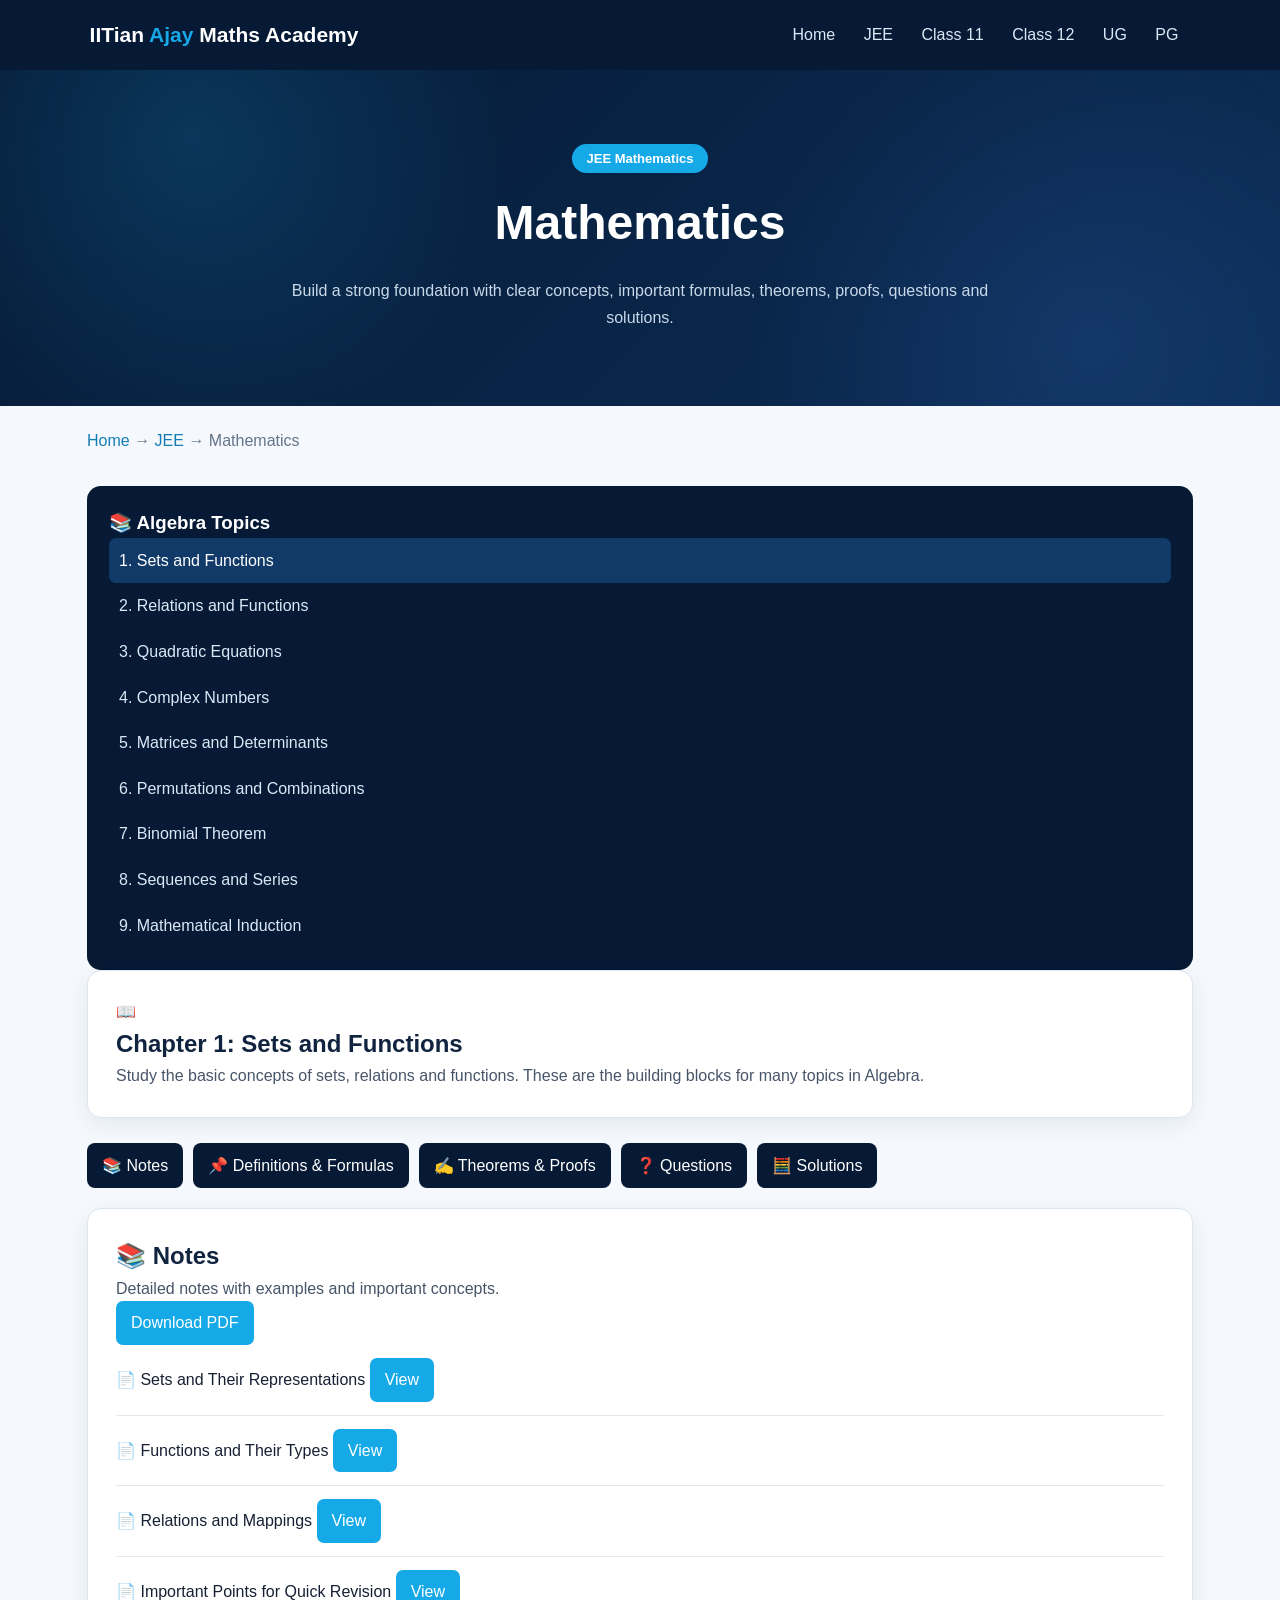
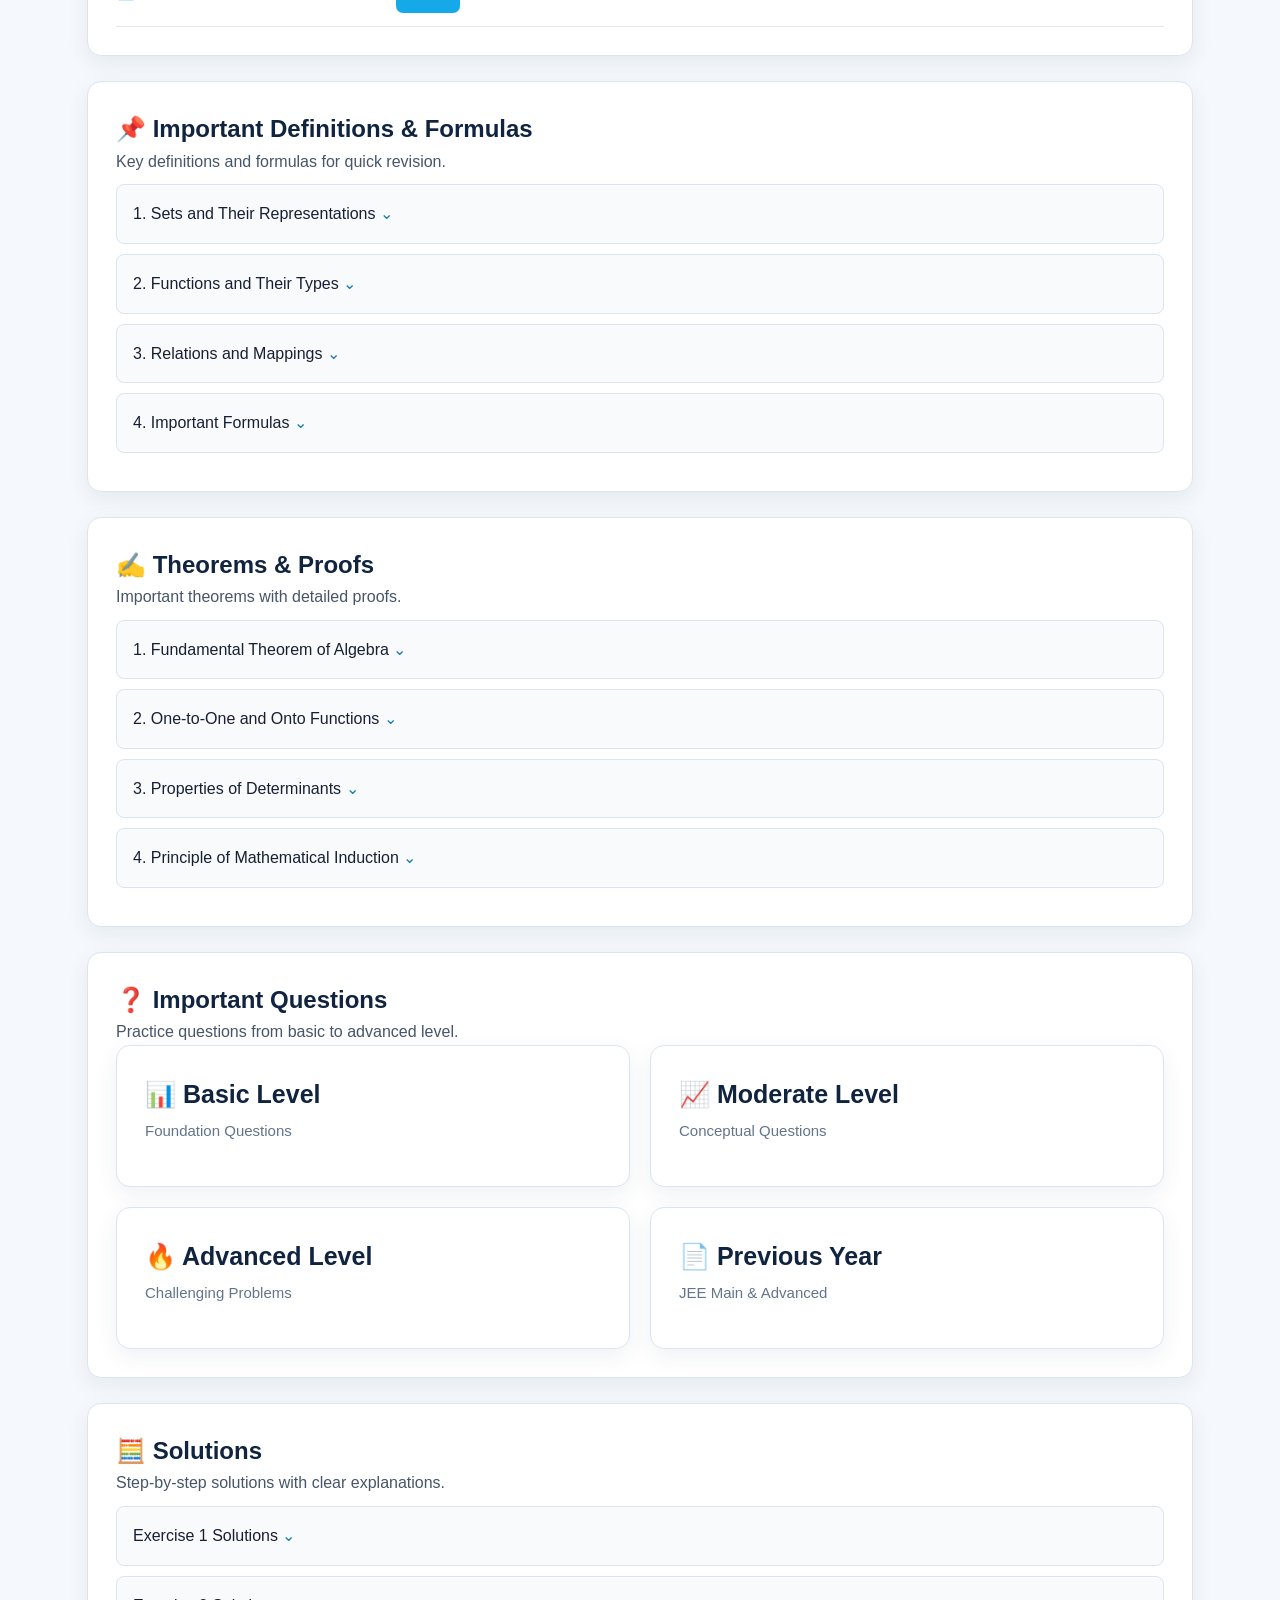
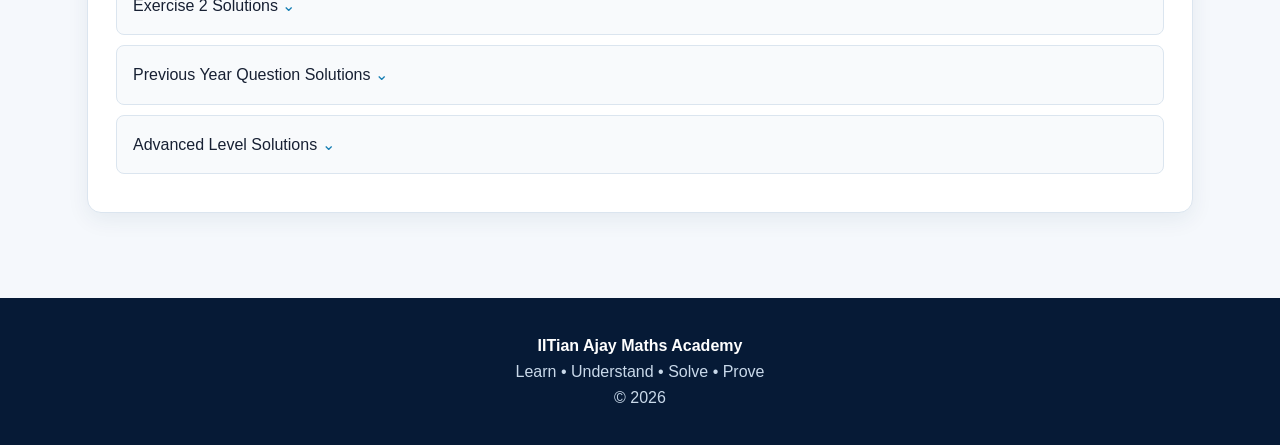
==== commit c2e855c3: "Update article.html" ====
--- a/article.html
+++ b/article.html
@@ -599,22 +599,479 @@
   <!-- TOPIC SCRIPT -->
   <script>
 
-    const topic =
-      new URLSearchParams(location.search).get("topic");
-
-    if (topic) {
-
-      document.getElementById("topic").textContent = topic;
-
-      document.getElementById("breadcrumb-topic").textContent =
-        topic;
-
-      document.title =
-        topic + " | IITian Ajay Maths Academy";
-
+/* =========================================
+   READ URL
+   ========================================= */
+
+const params = new URLSearchParams(location.search);
+
+const topic = params.get("topic") || "Mathematics";
+const level = params.get("level") || "";
+
+
+/* =========================================
+   LEVEL-WISE TOPIC DATABASE
+   ========================================= */
+
+const siteData = {
+
+  "JEE": {
+
+    "Algebra": {
+      description: "Complete JEE Algebra preparation with concepts, formulas, theorems, proofs, examples and problems."
+    },
+
+    "Calculus": {
+      description: "Complete JEE Calculus preparation with concepts, formulas, methods, examples and problems."
+    },
+
+    "Coordinate Geometry": {
+      description: "Complete JEE Coordinate Geometry preparation with concepts, formulas, results and problems."
+    },
+
+    "Trigonometry": {
+      description: "Complete JEE Trigonometry preparation with identities, formulas, equations and problems."
+    },
+
+    "Vector & 3D Geometry": {
+      description: "Complete JEE Vector and 3D Geometry preparation with concepts, formulas, methods and problems."
+    },
+
+    "JEE Main Questions": {
+      description: "JEE Main Mathematics questions arranged topic-wise with step-by-step solutions."
+    },
+
+    "JEE Advanced Problems": {
+      description: "JEE Advanced Mathematics problems with detailed concepts and step-by-step solutions."
     }
 
-  </script>
+  },
+
+
+  "Class 11": {
+
+    "Sets": {
+      description: "Complete Class 11 study material for Sets including definitions, operations, properties, examples and questions."
+    },
+
+    "Relations & Functions": {
+      description: "Complete Class 11 study material for Relations and Functions including definitions, types, properties, examples and questions."
+    },
+
+    "Trigonometry": {
+      description: "Complete Class 11 study material for Trigonometry including ratios, identities, equations, graphs and applications."
+    },
+
+    "Complex Numbers": {
+      description: "Complete Class 11 study material for Complex Numbers including representation, algebra, properties and examples."
+    },
+
+    "Sequences & Series": {
+      description: "Complete Class 11 study material for Sequences and Series including AP, GP and important results."
+    },
+
+    "Straight Lines": {
+      description: "Complete Class 11 study material for Straight Lines including equations, slopes, distances and important results."
+    },
+
+    "Conic Sections": {
+      description: "Complete Class 11 study material for Conic Sections including circle, parabola, ellipse and hyperbola."
+    },
+
+    "Limits & Derivatives": {
+      description: "Complete Class 11 study material for Limits and Derivatives including concepts, standard limits and basic derivatives."
+    }
+
+  },
+
+
+  "Class 12": {
+
+    "Relations & Functions": {
+      description: "Complete Class 12 study material for Relations and Functions including types of functions, composition, inverse functions and examples."
+    },
+
+    "Inverse Trigonometric Functions": {
+      description: "Complete Class 12 study material for Inverse Trigonometric Functions including definitions, properties, identities and examples."
+    },
+
+    "Matrices": {
+      description: "Complete Class 12 study material for Matrices including types, operations, properties, inverse and applications."
+    },
+
+    "Determinants": {
+      description: "Complete Class 12 study material for Determinants including properties, evaluation, applications and problems."
+    },
+
+    "Continuity & Differentiability": {
+      description: "Complete Class 12 study material for Continuity and Differentiability including definitions, theorems, derivatives and examples."
+    },
+
+    "Applications of Derivatives": {
+      description: "Complete Class 12 study material for Applications of Derivatives including monotonicity, maxima, minima and related problems."
+    },
+
+    "Integrals": {
+      description: "Complete Class 12 study material for Integrals including indefinite integrals, definite integrals, properties and applications."
+    },
+
+    "Differential Equations": {
+      description: "Complete Class 12 study material for Differential Equations including formation, order, degree and methods of solution."
+    },
+
+    "Vectors & 3D Geometry": {
+      description: "Complete Class 12 study material for Vectors and 3D Geometry including vector algebra, lines, planes and applications."
+    },
+
+    "Probability": {
+      description: "Complete Class 12 study material for Probability including conditional probability, Bayes theorem and random variables."
+    }
+
+  },
+
+
+  "UG": {
+
+    "Linear Algebra": {
+      description: "Rigorous undergraduate study of vector spaces, linear transformations, matrices, eigenvalues and related theory."
+    },
+
+    "Real Analysis": {
+      description: "Rigorous undergraduate study of sequences, limits, continuity, differentiation, integration and convergence."
+    },
+
+    "Abstract Algebra": {
+      description: "Undergraduate study of groups, rings, fields, homomorphisms and fundamental algebraic structures."
+    },
+
+    "Multivariable Calculus": {
+      description: "Undergraduate study of functions of several variables, partial derivatives, multiple integrals and applications."
+    },
+
+    "Ordinary Differential Equations": {
+      description: "Undergraduate study of ordinary differential equations, methods of solution, existence ideas and applications."
+    },
+
+    "Topology": {
+      description: "Undergraduate study of topological spaces, open and closed sets, continuity, compactness and connectedness."
+    }
+
+  },
+
+
+  "PG": {
+
+    "Functional Analysis": {
+      description: "Advanced study of normed spaces, Banach spaces, Hilbert spaces, operators and functional-analytic methods."
+    },
+
+    "Complex Analysis": {
+      description: "Advanced study of complex functions, analyticity, contour integration, Cauchy's theorem, residues and related topics."
+    },
+
+    "Partial Differential Equations": {
+      description: "Advanced study of partial differential equations, methods of solution and important mathematical models."
+    },
+
+    "Numerical Analysis": {
+      description: "Advanced study of numerical methods, approximation, error analysis and computational techniques."
+    },
+
+    "Commutative Algebra": {
+      description: "Advanced study of rings, ideals, modules, localization, prime ideals and algebraic structures."
+    }
+
+  }
+
+};
+
+
+/* =========================================
+   TOPIC LISTS FOR SIDEBAR
+   ========================================= */
+
+const topicLists = {
+
+  "JEE": [
+    "Algebra",
+    "Calculus",
+    "Coordinate Geometry",
+    "Trigonometry",
+    "Vector & 3D Geometry",
+    "JEE Main Questions",
+    "JEE Advanced Problems"
+  ],
+
+  "Class 11": [
+    "Sets",
+    "Relations & Functions",
+    "Trigonometry",
+    "Complex Numbers",
+    "Sequences & Series",
+    "Straight Lines",
+    "Conic Sections",
+    "Limits & Derivatives"
+  ],
+
+  "Class 12": [
+    "Relations & Functions",
+    "Inverse Trigonometric Functions",
+    "Matrices",
+    "Determinants",
+    "Continuity & Differentiability",
+    "Applications of Derivatives",
+    "Integrals",
+    "Differential Equations",
+    "Vectors & 3D Geometry",
+    "Probability"
+  ],
+
+  "UG": [
+    "Linear Algebra",
+    "Real Analysis",
+    "Abstract Algebra",
+    "Multivariable Calculus",
+    "Ordinary Differential Equations",
+    "Topology"
+  ],
+
+  "PG": [
+    "Functional Analysis",
+    "Complex Analysis",
+    "Partial Differential Equations",
+    "Numerical Analysis",
+    "Commutative Algebra"
+  ]
+
+};
+
+
+/* =========================================
+   NORMALIZE LEVEL
+   ========================================= */
+
+let selectedLevel = level;
+
+if (selectedLevel === "JEE Mathematics") {
+  selectedLevel = "JEE";
+}
+
+if (selectedLevel === "Class 11 Mathematics") {
+  selectedLevel = "Class 11";
+}
+
+if (selectedLevel === "Class 12 Mathematics") {
+  selectedLevel = "Class 12";
+}
+
+if (selectedLevel === "Undergraduate Mathematics") {
+  selectedLevel = "UG";
+}
+
+if (selectedLevel === "Postgraduate Mathematics") {
+  selectedLevel = "PG";
+}
+
+
+/* =========================================
+   GET CURRENT TOPIC DATA
+   ========================================= */
+
+let currentData = null;
+
+if (
+  siteData[selectedLevel] &&
+  siteData[selectedLevel][topic]
+) {
+  currentData = siteData[selectedLevel][topic];
+}
+
+
+/* =========================================
+   FALLBACK
+   ========================================= */
+
+if (!currentData) {
+
+  currentData = {
+    description:
+      "Complete study material with concepts, definitions, formulas, theorems, proofs, examples, questions and step-by-step solutions."
+  };
+
+}
+
+
+/* =========================================
+   LEVEL NAME FOR DISPLAY
+   ========================================= */
+
+let displayLevel = "Mathematics";
+
+if (selectedLevel === "JEE") {
+  displayLevel = "JEE Mathematics";
+}
+
+if (selectedLevel === "Class 11") {
+  displayLevel = "Class 11 Mathematics";
+}
+
+if (selectedLevel === "Class 12") {
+  displayLevel = "Class 12 Mathematics";
+}
+
+if (selectedLevel === "UG") {
+  displayLevel = "Undergraduate Mathematics";
+}
+
+if (selectedLevel === "PG") {
+  displayLevel = "Postgraduate Mathematics";
+}
+
+
+/* =========================================
+   PAGE TEXT
+   ========================================= */
+
+document.getElementById("topic").textContent =
+  topic;
+
+document.getElementById("breadcrumb-topic").textContent =
+  topic;
+
+document.getElementById("level").textContent =
+  displayLevel;
+
+document.getElementById("description").textContent =
+  currentData.description;
+
+document.getElementById("chapter-title").textContent =
+  topic;
+
+document.getElementById("chapter-description").textContent =
+  currentData.description;
+
+document.title =
+  topic + " | IITian Ajay Maths Academy";
+
+
+/* =========================================
+   SIDEBAR
+   ========================================= */
+
+const sidebar =
+  document.getElementById("sidebar-topics");
+
+sidebar.innerHTML = "";
+
+const topics =
+  topicLists[selectedLevel] || [topic];
+
+topics.forEach((item, index) => {
+
+  const link =
+    document.createElement("a");
+
+  link.className =
+    "topic-link";
+
+  if (item === topic) {
+    link.classList.add("active");
+  }
+
+  let url =
+    "article.html?topic=" +
+    encodeURIComponent(item);
+
+  if (selectedLevel) {
+    url +=
+      "&level=" +
+      encodeURIComponent(selectedLevel);
+  }
+
+  link.href = url;
+
+  link.textContent =
+    (index + 1) + ". " + item;
+
+  sidebar.appendChild(link);
+
+});
+
+
+/* =========================================
+   LEVEL LINK
+   ========================================= */
+
+const levelLink =
+  document.getElementById("level-link");
+
+if (selectedLevel === "JEE") {
+
+  levelLink.href = "jee.html";
+
+}
+
+else if (selectedLevel === "Class 11") {
+
+  levelLink.href = "class11.html";
+
+}
+
+else if (selectedLevel === "Class 12") {
+
+  levelLink.href = "class12.html";
+
+}
+
+else if (selectedLevel === "UG") {
+
+  levelLink.href = "ug.html";
+
+}
+
+else if (selectedLevel === "PG") {
+
+  levelLink.href = "pg.html";
+
+}
+
+else {
+
+  levelLink.href = "index.html";
+
+}
+
+levelLink.textContent =
+  displayLevel;
+
+
+/* =========================================
+   ACTIVE NAVBAR LINK
+   ========================================= */
+
+const navLinks =
+  document.querySelectorAll("nav a");
+
+navLinks.forEach(link => {
+
+  const href =
+    link.getAttribute("href");
+
+  if (
+    (selectedLevel === "JEE" && href === "jee.html") ||
+    (selectedLevel === "Class 11" && href === "class11.html") ||
+    (selectedLevel === "Class 12" && href === "class12.html") ||
+    (selectedLevel === "UG" && href === "ug.html") ||
+    (selectedLevel === "PG" && href === "pg.html")
+  ) {
+
+    link.classList.add("active");
+
+  }
+
+});
+
+</script>
 
 </body>
 
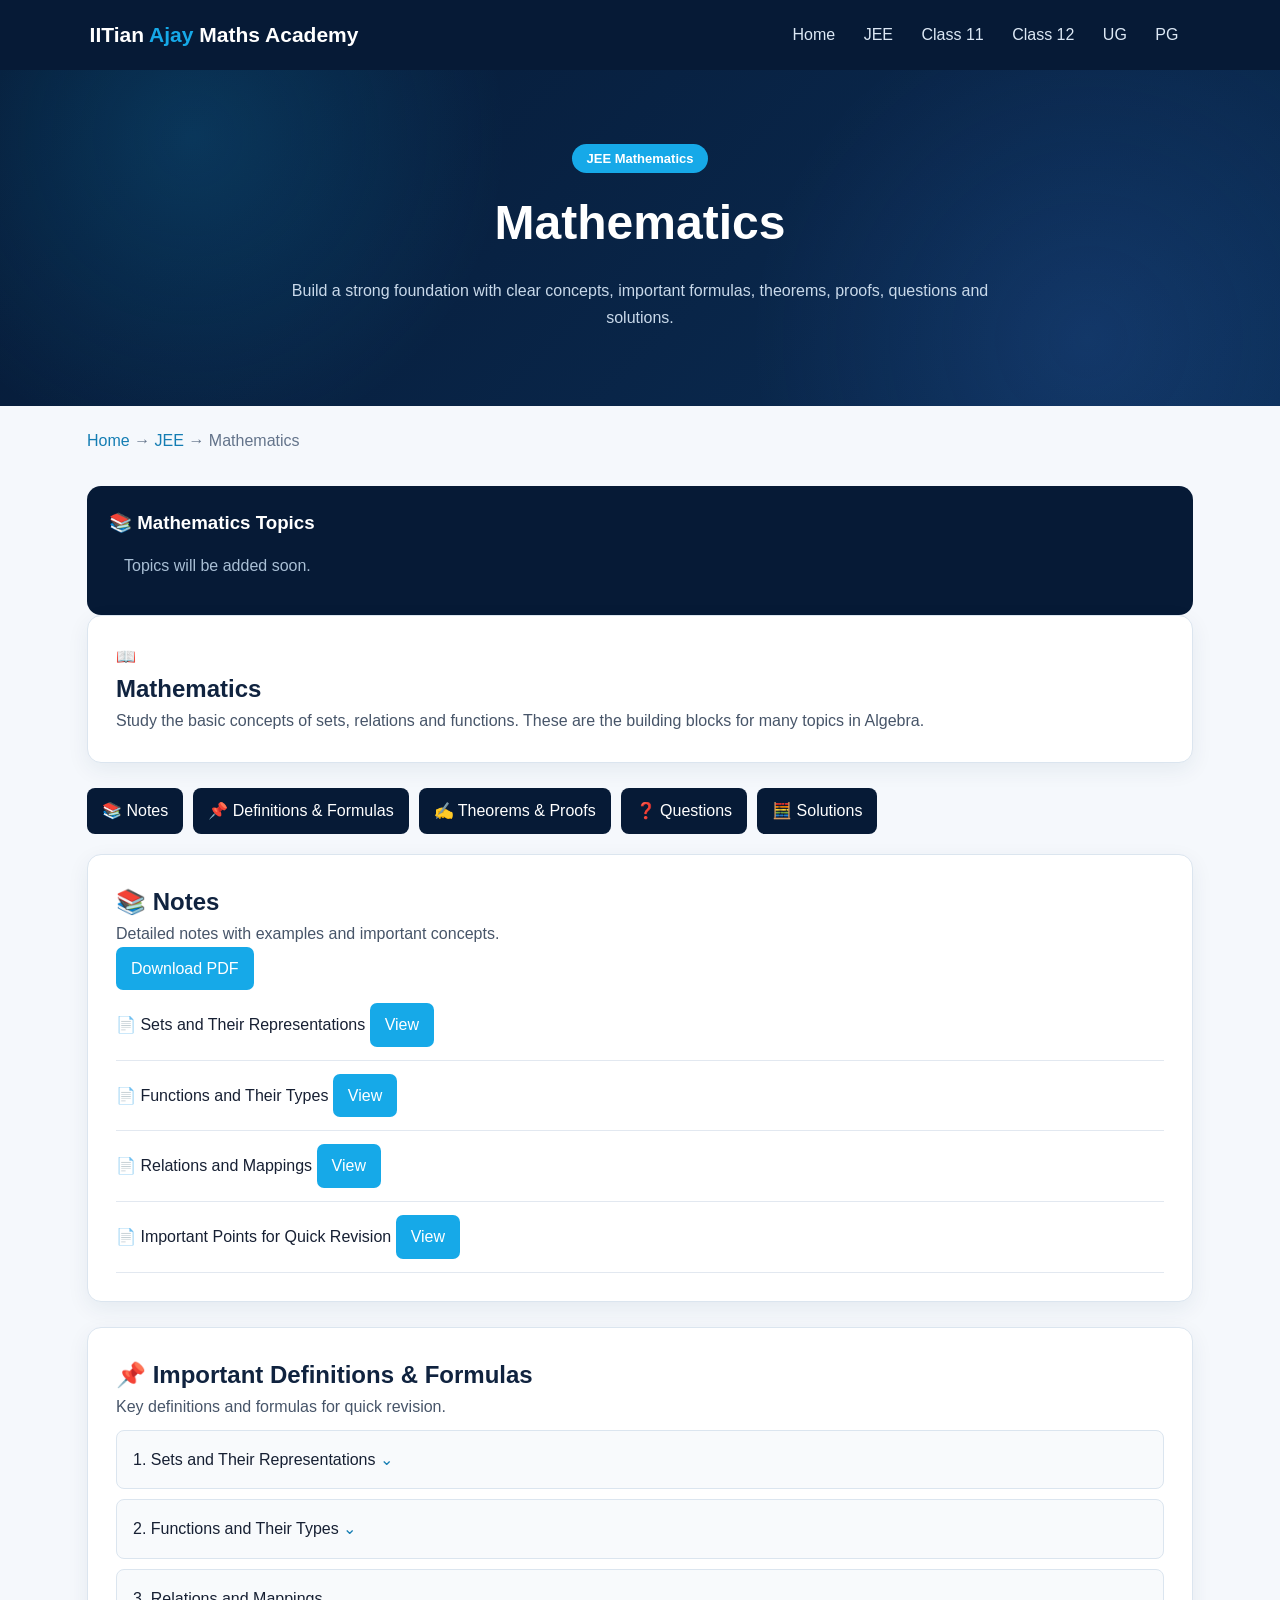
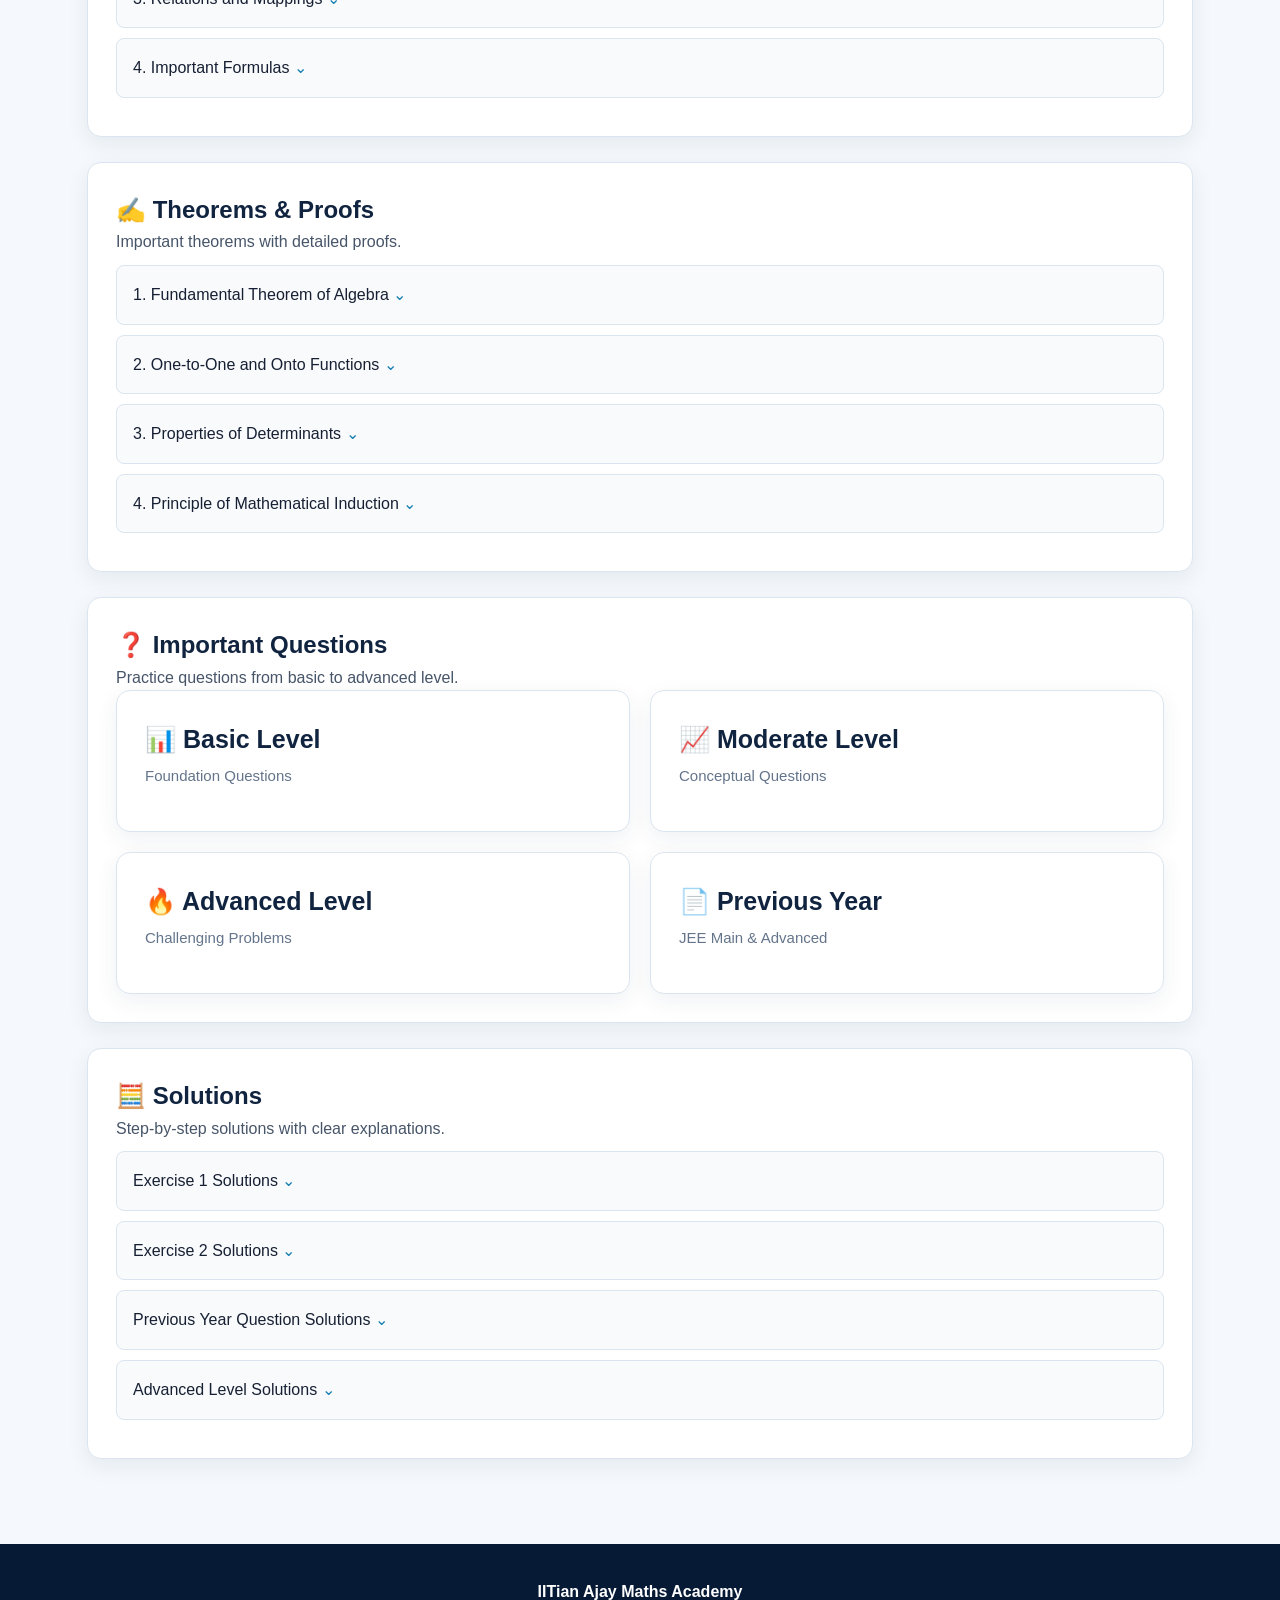
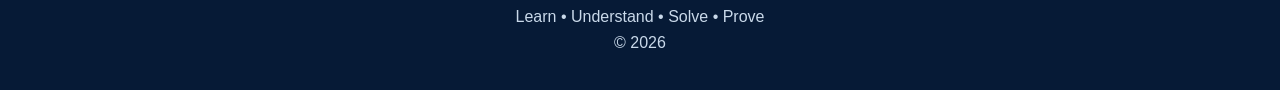
==== commit 8516a397: "Update article.html" ====
--- a/article.html
+++ b/article.html
@@ -597,472 +597,766 @@
 
 
   <!-- TOPIC SCRIPT -->
-  <script>
-
-/* =========================================
+ <script>
+
+/* =========================================================
+   IITIAN AJAY MATHS ACADEMY
+   LEVEL + SUBJECT + CHAPTER SYSTEM
+   ========================================================= */
+
+
+/* =========================
    READ URL
-   ========================================= */
-
-const params = new URLSearchParams(location.search);
-
-const topic = params.get("topic") || "Mathematics";
-const level = params.get("level") || "";
-
-
-/* =========================================
-   LEVEL-WISE TOPIC DATABASE
-   ========================================= */
-
-const siteData = {
+   ========================= */
+
+const params = new URLSearchParams(window.location.search);
+
+let topic = params.get("topic") || "";
+let level = params.get("level") || "";
+let subject = params.get("subject") || "";
+
+
+/* =========================================================
+   LEVEL NORMALIZATION
+   ========================================================= */
+
+function normalizeLevel(value) {
+
+  if (value === "JEE Mathematics") return "JEE";
+
+  if (value === "Class 11 Mathematics") return "Class 11";
+
+  if (value === "Class 12 Mathematics") return "Class 12";
+
+  if (value === "Undergraduate Mathematics") return "UG";
+
+  if (value === "Postgraduate Mathematics") return "PG";
+
+  return value;
+}
+
+level = normalizeLevel(level);
+
+
+/* =========================================================
+   SUBJECT DATABASE
+   ========================================================= */
+
+const subjects = {
 
   "JEE": {
 
-    "Algebra": {
-      description: "Complete JEE Algebra preparation with concepts, formulas, theorems, proofs, examples and problems."
-    },
-
-    "Calculus": {
-      description: "Complete JEE Calculus preparation with concepts, formulas, methods, examples and problems."
-    },
-
-    "Coordinate Geometry": {
-      description: "Complete JEE Coordinate Geometry preparation with concepts, formulas, results and problems."
-    },
-
-    "Trigonometry": {
-      description: "Complete JEE Trigonometry preparation with identities, formulas, equations and problems."
-    },
-
-    "Vector & 3D Geometry": {
-      description: "Complete JEE Vector and 3D Geometry preparation with concepts, formulas, methods and problems."
-    },
-
-    "JEE Main Questions": {
-      description: "JEE Main Mathematics questions arranged topic-wise with step-by-step solutions."
-    },
-
-    "JEE Advanced Problems": {
-      description: "JEE Advanced Mathematics problems with detailed concepts and step-by-step solutions."
+    "Algebra": [
+      "Sets and Functions",
+      "Relations and Functions",
+      "Quadratic Equations",
+      "Complex Numbers",
+      "Matrices and Determinants",
+      "Permutations and Combinations",
+      "Binomial Theorem",
+      "Sequences and Series",
+      "Mathematical Induction"
+    ],
+
+    "Calculus": [
+      "Limits",
+      "Continuity",
+      "Differentiability",
+      "Methods of Differentiation",
+      "Application of Derivatives",
+      "Indefinite Integrals",
+      "Definite Integrals",
+      "Area Under Curves",
+      "Differential Equations"
+    ],
+
+    "Coordinate Geometry": [
+      "Straight Lines",
+      "Circles",
+      "Parabola",
+      "Ellipse",
+      "Hyperbola",
+      "Pair of Straight Lines"
+    ],
+
+    "Trigonometry": [
+      "Trigonometric Ratios",
+      "Trigonometric Identities",
+      "Trigonometric Equations",
+      "Inverse Trigonometric Functions",
+      "Properties of Triangles",
+      "Heights and Distances"
+    ],
+
+    "Vector & 3D Geometry": [
+      "Vectors",
+      "Vector Algebra",
+      "Three Dimensional Geometry",
+      "Direction Cosines",
+      "Lines in 3D",
+      "Planes"
+    ],
+
+    "JEE Main Questions": [
+      "Chapter-wise Questions",
+      "Previous Year Questions",
+      "Mixed Practice Questions",
+      "Mock Tests"
+    ],
+
+    "JEE Advanced Problems": [
+      "Advanced Algebra Problems",
+      "Advanced Calculus Problems",
+      "Advanced Coordinate Geometry",
+      "Advanced Trigonometry",
+      "Advanced Vector & 3D",
+      "Mixed Advanced Problems"
+    ]
+
+  },
+
+
+  /* =====================================================
+     CLASS 11
+     ===================================================== */
+
+  "Class 11": {
+
+    "Sets": [
+      "Introduction to Sets",
+      "Types of Sets",
+      "Subsets",
+      "Power Set",
+      "Operations on Sets",
+      "Venn Diagrams"
+    ],
+
+    "Relations & Functions": [
+      "Ordered Pairs",
+      "Cartesian Product",
+      "Relations",
+      "Functions",
+      "Types of Functions",
+      "Composition of Functions"
+    ],
+
+    "Trigonometry": [
+      "Angles",
+      "Trigonometric Ratios",
+      "Trigonometric Functions",
+      "Trigonometric Identities",
+      "Trigonometric Equations"
+    ],
+
+    "Complex Numbers": [
+      "Introduction to Complex Numbers",
+      "Algebra of Complex Numbers",
+      "Argand Plane",
+      "Modulus and Argument",
+      "Polar Form"
+    ],
+
+    "Sequences & Series": [
+      "Sequences",
+      "Arithmetic Progression",
+      "Geometric Progression",
+      "Special Series",
+      "Sum of Series"
+    ],
+
+    "Straight Lines": [
+      "Coordinate Geometry",
+      "Slope of a Line",
+      "Equation of a Line",
+      "Distance Formula",
+      "Angle Between Lines"
+    ],
+
+    "Conic Sections": [
+      "Circle",
+      "Parabola",
+      "Ellipse",
+      "Hyperbola"
+    ],
+
+    "Limits & Derivatives": [
+      "Introduction to Limits",
+      "Standard Limits",
+      "Continuity",
+      "Introduction to Derivatives",
+      "Basic Derivatives"
+    ]
+
+  },
+
+
+  /* =====================================================
+     CLASS 12
+     ===================================================== */
+
+  "Class 12": {
+
+    "Relations & Functions": [
+      "Relations",
+      "Functions",
+      "Types of Functions",
+      "Composition of Functions",
+      "Inverse Functions"
+    ],
+
+    "Inverse Trigonometric Functions": [
+      "Introduction",
+      "Principal Values",
+      "Properties",
+      "Graphs",
+      "Trigonometric Identities"
+    ],
+
+    "Matrices": [
+      "Introduction to Matrices",
+      "Types of Matrices",
+      "Matrix Operations",
+      "Transpose",
+      "Symmetric Matrices",
+      "Inverse of a Matrix"
+    ],
+
+    "Determinants": [
+      "Introduction to Determinants",
+      "Properties of Determinants",
+      "Evaluation of Determinants",
+      "Area of Triangle",
+      "Adjoint and Inverse"
+    ],
+
+    "Continuity & Differentiability": [
+      "Continuity",
+      "Differentiability",
+      "Derivative of Composite Functions",
+      "Implicit Differentiation",
+      "Logarithmic Differentiation"
+    ],
+
+    "Applications of Derivatives": [
+      "Increasing and Decreasing Functions",
+      "Maxima and Minima",
+      "Tangent and Normal",
+      "Rate of Change"
+    ],
+
+    "Integrals": [
+      "Indefinite Integrals",
+      "Methods of Integration",
+      "Definite Integrals",
+      "Properties of Definite Integrals",
+      "Area Under Curves"
+    ],
+
+    "Differential Equations": [
+      "Basic Concepts",
+      "Order and Degree",
+      "Formation of Differential Equations",
+      "Variable Separable Method",
+      "Linear Differential Equations"
+    ],
+
+    "Vectors & 3D Geometry": [
+      "Introduction to Vectors",
+      "Vector Operations",
+      "Dot Product",
+      "Cross Product",
+      "Lines in 3D",
+      "Planes"
+    ],
+
+    "Probability": [
+      "Conditional Probability",
+      "Independent Events",
+      "Bayes Theorem",
+      "Random Variables",
+      "Probability Distributions"
+    ]
+
+  },
+
+
+  /* =====================================================
+     UG
+     ===================================================== */
+
+  "UG": {
+
+    "Linear Algebra": [
+      "Systems of Linear Equations",
+      "Matrices",
+      "Vector Spaces",
+      "Subspaces",
+      "Linear Transformations",
+      "Eigenvalues and Eigenvectors"
+    ],
+
+    "Real Analysis": [
+      "Real Number System",
+      "Sequences",
+      "Limits",
+      "Continuity",
+      "Differentiability",
+      "Riemann Integration",
+      "Infinite Series"
+    ],
+
+    "Abstract Algebra": [
+      "Groups",
+      "Subgroups",
+      "Cyclic Groups",
+      "Homomorphisms",
+      "Rings",
+      "Ideals",
+      "Fields"
+    ],
+
+    "Multivariable Calculus": [
+      "Functions of Several Variables",
+      "Partial Derivatives",
+      "Total Derivatives",
+      "Multiple Integrals",
+      "Vector Calculus"
+    ],
+
+    "Ordinary Differential Equations": [
+      "First Order ODE",
+      "Linear Differential Equations",
+      "Higher Order ODE",
+      "Systems of ODE",
+      "Existence and Uniqueness"
+    ],
+
+    "Topology": [
+      "Metric Spaces",
+      "Open and Closed Sets",
+      "Topological Spaces",
+      "Continuity",
+      "Compactness",
+      "Connectedness"
+    ]
+
+  },
+
+
+  /* =====================================================
+     PG
+     ===================================================== */
+
+  "PG": {
+
+    "Functional Analysis": [
+      "Metric and Normed Spaces",
+      "Banach Spaces",
+      "Hilbert Spaces",
+      "Linear Operators",
+      "Bounded Operators",
+      "Continuous Linear Functionals"
+    ],
+
+    "Complex Analysis": [
+      "Complex Functions",
+      "Analytic Functions",
+      "Complex Integration",
+      "Cauchy's Theorem",
+      "Taylor and Laurent Series",
+      "Residue Theory"
+    ],
+
+    "Partial Differential Equations": [
+      "First Order PDE",
+      "Second Order PDE",
+      "Classification of PDE",
+      "Method of Characteristics",
+      "Heat Equation",
+      "Wave Equation",
+      "Laplace Equation"
+    ],
+
+    "Numerical Analysis": [
+      "Errors and Approximations",
+      "Interpolation",
+      "Numerical Differentiation",
+      "Numerical Integration",
+      "Numerical Solution of Equations",
+      "Numerical ODE"
+    ],
+
+    "Commutative Algebra": [
+      "Rings and Ideals",
+      "Modules",
+      "Prime Ideals",
+      "Maximal Ideals",
+      "Localization",
+      "Noetherian Rings"
+    ]
+
+  }
+
+};
+
+
+/* =========================================================
+   FIND SUBJECT FROM CHAPTER
+   ========================================================= */
+
+function findSubject(levelName, chapterName) {
+
+  if (!subjects[levelName]) {
+    return "";
+  }
+
+  for (const subjectName in subjects[levelName]) {
+
+    if (
+      subjects[levelName][subjectName]
+        .includes(chapterName)
+    ) {
+      return subjectName;
     }
 
-  },
-
-
-  "Class 11": {
-
-    "Sets": {
-      description: "Complete Class 11 study material for Sets including definitions, operations, properties, examples and questions."
-    },
-
-    "Relations & Functions": {
-      description: "Complete Class 11 study material for Relations and Functions including definitions, types, properties, examples and questions."
-    },
-
-    "Trigonometry": {
-      description: "Complete Class 11 study material for Trigonometry including ratios, identities, equations, graphs and applications."
-    },
-
-    "Complex Numbers": {
-      description: "Complete Class 11 study material for Complex Numbers including representation, algebra, properties and examples."
-    },
-
-    "Sequences & Series": {
-      description: "Complete Class 11 study material for Sequences and Series including AP, GP and important results."
-    },
-
-    "Straight Lines": {
-      description: "Complete Class 11 study material for Straight Lines including equations, slopes, distances and important results."
-    },
-
-    "Conic Sections": {
-      description: "Complete Class 11 study material for Conic Sections including circle, parabola, ellipse and hyperbola."
-    },
-
-    "Limits & Derivatives": {
-      description: "Complete Class 11 study material for Limits and Derivatives including concepts, standard limits and basic derivatives."
-    }
-
-  },
-
-
-  "Class 12": {
-
-    "Relations & Functions": {
-      description: "Complete Class 12 study material for Relations and Functions including types of functions, composition, inverse functions and examples."
-    },
-
-    "Inverse Trigonometric Functions": {
-      description: "Complete Class 12 study material for Inverse Trigonometric Functions including definitions, properties, identities and examples."
-    },
-
-    "Matrices": {
-      description: "Complete Class 12 study material for Matrices including types, operations, properties, inverse and applications."
-    },
-
-    "Determinants": {
-      description: "Complete Class 12 study material for Determinants including properties, evaluation, applications and problems."
-    },
-
-    "Continuity & Differentiability": {
-      description: "Complete Class 12 study material for Continuity and Differentiability including definitions, theorems, derivatives and examples."
-    },
-
-    "Applications of Derivatives": {
-      description: "Complete Class 12 study material for Applications of Derivatives including monotonicity, maxima, minima and related problems."
-    },
-
-    "Integrals": {
-      description: "Complete Class 12 study material for Integrals including indefinite integrals, definite integrals, properties and applications."
-    },
-
-    "Differential Equations": {
-      description: "Complete Class 12 study material for Differential Equations including formation, order, degree and methods of solution."
-    },
-
-    "Vectors & 3D Geometry": {
-      description: "Complete Class 12 study material for Vectors and 3D Geometry including vector algebra, lines, planes and applications."
-    },
-
-    "Probability": {
-      description: "Complete Class 12 study material for Probability including conditional probability, Bayes theorem and random variables."
-    }
-
-  },
-
-
-  "UG": {
-
-    "Linear Algebra": {
-      description: "Rigorous undergraduate study of vector spaces, linear transformations, matrices, eigenvalues and related theory."
-    },
-
-    "Real Analysis": {
-      description: "Rigorous undergraduate study of sequences, limits, continuity, differentiation, integration and convergence."
-    },
-
-    "Abstract Algebra": {
-      description: "Undergraduate study of groups, rings, fields, homomorphisms and fundamental algebraic structures."
-    },
-
-    "Multivariable Calculus": {
-      description: "Undergraduate study of functions of several variables, partial derivatives, multiple integrals and applications."
-    },
-
-    "Ordinary Differential Equations": {
-      description: "Undergraduate study of ordinary differential equations, methods of solution, existence ideas and applications."
-    },
-
-    "Topology": {
-      description: "Undergraduate study of topological spaces, open and closed sets, continuity, compactness and connectedness."
-    }
-
-  },
-
-
-  "PG": {
-
-    "Functional Analysis": {
-      description: "Advanced study of normed spaces, Banach spaces, Hilbert spaces, operators and functional-analytic methods."
-    },
-
-    "Complex Analysis": {
-      description: "Advanced study of complex functions, analyticity, contour integration, Cauchy's theorem, residues and related topics."
-    },
-
-    "Partial Differential Equations": {
-      description: "Advanced study of partial differential equations, methods of solution and important mathematical models."
-    },
-
-    "Numerical Analysis": {
-      description: "Advanced study of numerical methods, approximation, error analysis and computational techniques."
-    },
-
-    "Commutative Algebra": {
-      description: "Advanced study of rings, ideals, modules, localization, prime ideals and algebraic structures."
-    }
-
-  }
+  }
+
+  return "";
+}
+
+
+/* =========================================================
+   IF CURRENT PAGE IS A CHAPTER
+   ========================================================= */
+
+if (!subject && level) {
+
+  const foundSubject =
+    findSubject(level, topic);
+
+  if (foundSubject) {
+    subject = foundSubject;
+  }
+
+}
+
+
+/* =========================================================
+   IF CURRENT PAGE IS A SUBJECT
+   ========================================================= */
+
+if (
+  level &&
+  subjects[level] &&
+  subjects[level][topic]
+) {
+
+  subject = topic;
+
+}
+
+
+/* =========================================================
+   DEFAULT LEVEL
+   ========================================================= */
+
+if (!level) {
+
+  if (subjects["JEE"][topic]) {
+    level = "JEE";
+  }
+
+}
+
+
+/* =========================================================
+   GET CHAPTER LIST
+   ========================================================= */
+
+let chapterList = [];
+
+
+if (
+  level &&
+  subject &&
+  subjects[level] &&
+  subjects[level][subject]
+) {
+
+  chapterList =
+    subjects[level][subject];
+
+}
+
+
+/* =========================================================
+   PAGE HEADING
+   ========================================================= */
+
+const topicHeading =
+  document.getElementById("topic");
+
+if (topicHeading) {
+  topicHeading.textContent =
+    topic || subject || "Mathematics";
+}
+
+
+/* =========================================================
+   BREADCRUMB
+   ========================================================= */
+
+const breadcrumb =
+  document.getElementById("breadcrumb-topic");
+
+if (breadcrumb) {
+  breadcrumb.textContent =
+    topic || subject || "Mathematics";
+}
+
+
+/* =========================================================
+   HERO TAG
+   ========================================================= */
+
+const heroTag =
+  document.querySelector(".topic-tag");
+
+if (heroTag) {
+
+  if (level === "JEE") {
+    heroTag.textContent =
+      "JEE Mathematics";
+  }
+
+  else if (level === "Class 11") {
+    heroTag.textContent =
+      "Class 11 Mathematics";
+  }
+
+  else if (level === "Class 12") {
+    heroTag.textContent =
+      "Class 12 Mathematics";
+  }
+
+  else if (level === "UG") {
+    heroTag.textContent =
+      "Undergraduate Mathematics";
+  }
+
+  else if (level === "PG") {
+    heroTag.textContent =
+      "Postgraduate Mathematics";
+  }
+
+}
+
+
+/* =========================================================
+   HERO DESCRIPTION
+   ========================================================= */
+
+const heroDescription =
+  document.querySelector(".hero-content p");
+
+if (heroDescription) {
+
+  if (subject) {
+
+    heroDescription.textContent =
+      "Learn " +
+      subject +
+      " through clear concepts, important formulas, theorems, examples, questions and step-by-step solutions.";
+
+  }
+
+}
+
+
+/* =========================================================
+   SIDEBAR
+   ========================================================= */
+
+const sidebar =
+  document.querySelector(".topics-sidebar");
+
+
+if (sidebar) {
+
+  /* CLEAR OLD ALGEBRA CONTENT */
+
+  sidebar.innerHTML = "";
+
+
+  /* ===============================
+     SIDEBAR TITLE
+     =============================== */
+
+  const heading =
+    document.createElement("h3");
+
+  heading.textContent =
+    "📚 " +
+    (subject || topic || "Mathematics") +
+    " Topics";
+
+  sidebar.appendChild(heading);
+
+
+  /* ===============================
+     CHAPTER LINKS
+     =============================== */
+
+  if (chapterList.length > 0) {
+
+    chapterList.forEach(
+      (chapter, index) => {
+
+        const link =
+          document.createElement("a");
+
+        link.className =
+          "topic-link";
+
+
+        /* ACTIVE CHAPTER */
+
+        if (chapter === topic) {
+          link.classList.add("active-topic");
+        }
+
+
+        /* CREATE URL */
+
+        let url =
+          "article.html?topic=" +
+          encodeURIComponent(chapter);
+
+
+        if (level) {
+
+          url +=
+            "&level=" +
+            encodeURIComponent(level);
+
+        }
+
+
+        if (subject) {
+
+          url +=
+            "&subject=" +
+            encodeURIComponent(subject);
+
+        }
+
+
+        link.href = url;
+
+
+        link.textContent =
+          (index + 1) +
+          ". " +
+          chapter;
+
+
+        sidebar.appendChild(link);
+
+      }
+    );
+
+  }
+
+
+  /* =====================================================
+     IF NO CHAPTERS FOUND
+     ===================================================== */
+
+  else {
+
+    const message =
+      document.createElement("p");
+
+    message.textContent =
+      "Topics will be added soon.";
+
+    message.style.padding =
+      "15px";
+
+    message.style.color =
+      "#a9bfd5";
+
+    sidebar.appendChild(message);
+
+  }
+
+}
+
+
+/* =========================================================
+   CHAPTER INTRODUCTION
+   ========================================================= */
+
+const chapterIntro =
+  document.querySelector(".chapter-intro h2");
+
+if (chapterIntro) {
+
+  chapterIntro.textContent =
+    topic || subject || "Mathematics";
+
+}
+
+
+const chapterIntroText =
+  document.querySelector(".chapter-intro p");
+
+if (chapterIntroText) {
+
+  if (subject) {
+
+    chapterIntroText.textContent =
+      "Study " +
+      subject +
+      " with clear concepts, definitions, formulas, theorems, examples, questions and step-by-step solutions.";
+
+  }
+
+}
+
+
+/* =========================================================
+   LEVEL NAVIGATION
+   ========================================================= */
+
+const levelLinks = {
+
+  "JEE": "jee.html",
+
+  "Class 11": "class11.html",
+
+  "Class 12": "class12.html",
+
+  "UG": "ug.html",
+
+  "PG": "pg.html"
 
 };
 
 
-/* =========================================
-   TOPIC LISTS FOR SIDEBAR
-   ========================================= */
-
-const topicLists = {
-
-  "JEE": [
-    "Algebra",
-    "Calculus",
-    "Coordinate Geometry",
-    "Trigonometry",
-    "Vector & 3D Geometry",
-    "JEE Main Questions",
-    "JEE Advanced Problems"
-  ],
-
-  "Class 11": [
-    "Sets",
-    "Relations & Functions",
-    "Trigonometry",
-    "Complex Numbers",
-    "Sequences & Series",
-    "Straight Lines",
-    "Conic Sections",
-    "Limits & Derivatives"
-  ],
-
-  "Class 12": [
-    "Relations & Functions",
-    "Inverse Trigonometric Functions",
-    "Matrices",
-    "Determinants",
-    "Continuity & Differentiability",
-    "Applications of Derivatives",
-    "Integrals",
-    "Differential Equations",
-    "Vectors & 3D Geometry",
-    "Probability"
-  ],
-
-  "UG": [
-    "Linear Algebra",
-    "Real Analysis",
-    "Abstract Algebra",
-    "Multivariable Calculus",
-    "Ordinary Differential Equations",
-    "Topology"
-  ],
-
-  "PG": [
-    "Functional Analysis",
-    "Complex Analysis",
-    "Partial Differential Equations",
-    "Numerical Analysis",
-    "Commutative Algebra"
-  ]
-
-};
-
-
-/* =========================================
-   NORMALIZE LEVEL
-   ========================================= */
-
-let selectedLevel = level;
-
-if (selectedLevel === "JEE Mathematics") {
-  selectedLevel = "JEE";
-}
-
-if (selectedLevel === "Class 11 Mathematics") {
-  selectedLevel = "Class 11";
-}
-
-if (selectedLevel === "Class 12 Mathematics") {
-  selectedLevel = "Class 12";
-}
-
-if (selectedLevel === "Undergraduate Mathematics") {
-  selectedLevel = "UG";
-}
-
-if (selectedLevel === "Postgraduate Mathematics") {
-  selectedLevel = "PG";
-}
-
-
-/* =========================================
-   GET CURRENT TOPIC DATA
-   ========================================= */
-
-let currentData = null;
-
-if (
-  siteData[selectedLevel] &&
-  siteData[selectedLevel][topic]
-) {
-  currentData = siteData[selectedLevel][topic];
-}
-
-
-/* =========================================
-   FALLBACK
-   ========================================= */
-
-if (!currentData) {
-
-  currentData = {
-    description:
-      "Complete study material with concepts, definitions, formulas, theorems, proofs, examples, questions and step-by-step solutions."
-  };
-
-}
-
-
-/* =========================================
-   LEVEL NAME FOR DISPLAY
-   ========================================= */
-
-let displayLevel = "Mathematics";
-
-if (selectedLevel === "JEE") {
-  displayLevel = "JEE Mathematics";
-}
-
-if (selectedLevel === "Class 11") {
-  displayLevel = "Class 11 Mathematics";
-}
-
-if (selectedLevel === "Class 12") {
-  displayLevel = "Class 12 Mathematics";
-}
-
-if (selectedLevel === "UG") {
-  displayLevel = "Undergraduate Mathematics";
-}
-
-if (selectedLevel === "PG") {
-  displayLevel = "Postgraduate Mathematics";
-}
-
-
-/* =========================================
-   PAGE TEXT
-   ========================================= */
-
-document.getElementById("topic").textContent =
-  topic;
-
-document.getElementById("breadcrumb-topic").textContent =
-  topic;
-
-document.getElementById("level").textContent =
-  displayLevel;
-
-document.getElementById("description").textContent =
-  currentData.description;
-
-document.getElementById("chapter-title").textContent =
-  topic;
-
-document.getElementById("chapter-description").textContent =
-  currentData.description;
-
-document.title =
-  topic + " | IITian Ajay Maths Academy";
-
-
-/* =========================================
-   SIDEBAR
-   ========================================= */
-
-const sidebar =
-  document.getElementById("sidebar-topics");
-
-sidebar.innerHTML = "";
-
-const topics =
-  topicLists[selectedLevel] || [topic];
-
-topics.forEach((item, index) => {
-
-  const link =
-    document.createElement("a");
-
-  link.className =
-    "topic-link";
-
-  if (item === topic) {
-    link.classList.add("active");
-  }
-
-  let url =
-    "article.html?topic=" +
-    encodeURIComponent(item);
-
-  if (selectedLevel) {
-    url +=
-      "&level=" +
-      encodeURIComponent(selectedLevel);
-  }
-
-  link.href = url;
-
-  link.textContent =
-    (index + 1) + ". " + item;
-
-  sidebar.appendChild(link);
-
-});
-
-
-/* =========================================
-   LEVEL LINK
-   ========================================= */
-
-const levelLink =
-  document.getElementById("level-link");
-
-if (selectedLevel === "JEE") {
-
-  levelLink.href = "jee.html";
-
-}
-
-else if (selectedLevel === "Class 11") {
-
-  levelLink.href = "class11.html";
-
-}
-
-else if (selectedLevel === "Class 12") {
-
-  levelLink.href = "class12.html";
-
-}
-
-else if (selectedLevel === "UG") {
-
-  levelLink.href = "ug.html";
-
-}
-
-else if (selectedLevel === "PG") {
-
-  levelLink.href = "pg.html";
-
-}
-
-else {
-
-  levelLink.href = "index.html";
-
-}
-
-levelLink.textContent =
-  displayLevel;
-
-
-/* =========================================
-   ACTIVE NAVBAR LINK
-   ========================================= */
-
-const navLinks =
+const navAnchors =
   document.querySelectorAll("nav a");
 
-navLinks.forEach(link => {
+
+navAnchors.forEach(link => {
 
   const href =
     link.getAttribute("href");
 
+
   if (
-    (selectedLevel === "JEE" && href === "jee.html") ||
-    (selectedLevel === "Class 11" && href === "class11.html") ||
-    (selectedLevel === "Class 12" && href === "class12.html") ||
-    (selectedLevel === "UG" && href === "ug.html") ||
-    (selectedLevel === "PG" && href === "pg.html")
+    level &&
+    levelLinks[level] === href
   ) {
 
     link.classList.add("active");
@@ -1071,7 +1365,17 @@
 
 });
 
-</script>
+
+/* =========================================================
+   DOCUMENT TITLE
+   ========================================================= */
+
+document.title =
+  (topic || subject || "Mathematics") +
+  " | IITian Ajay Maths Academy";
+
+
+</script> 
 
 </body>
 
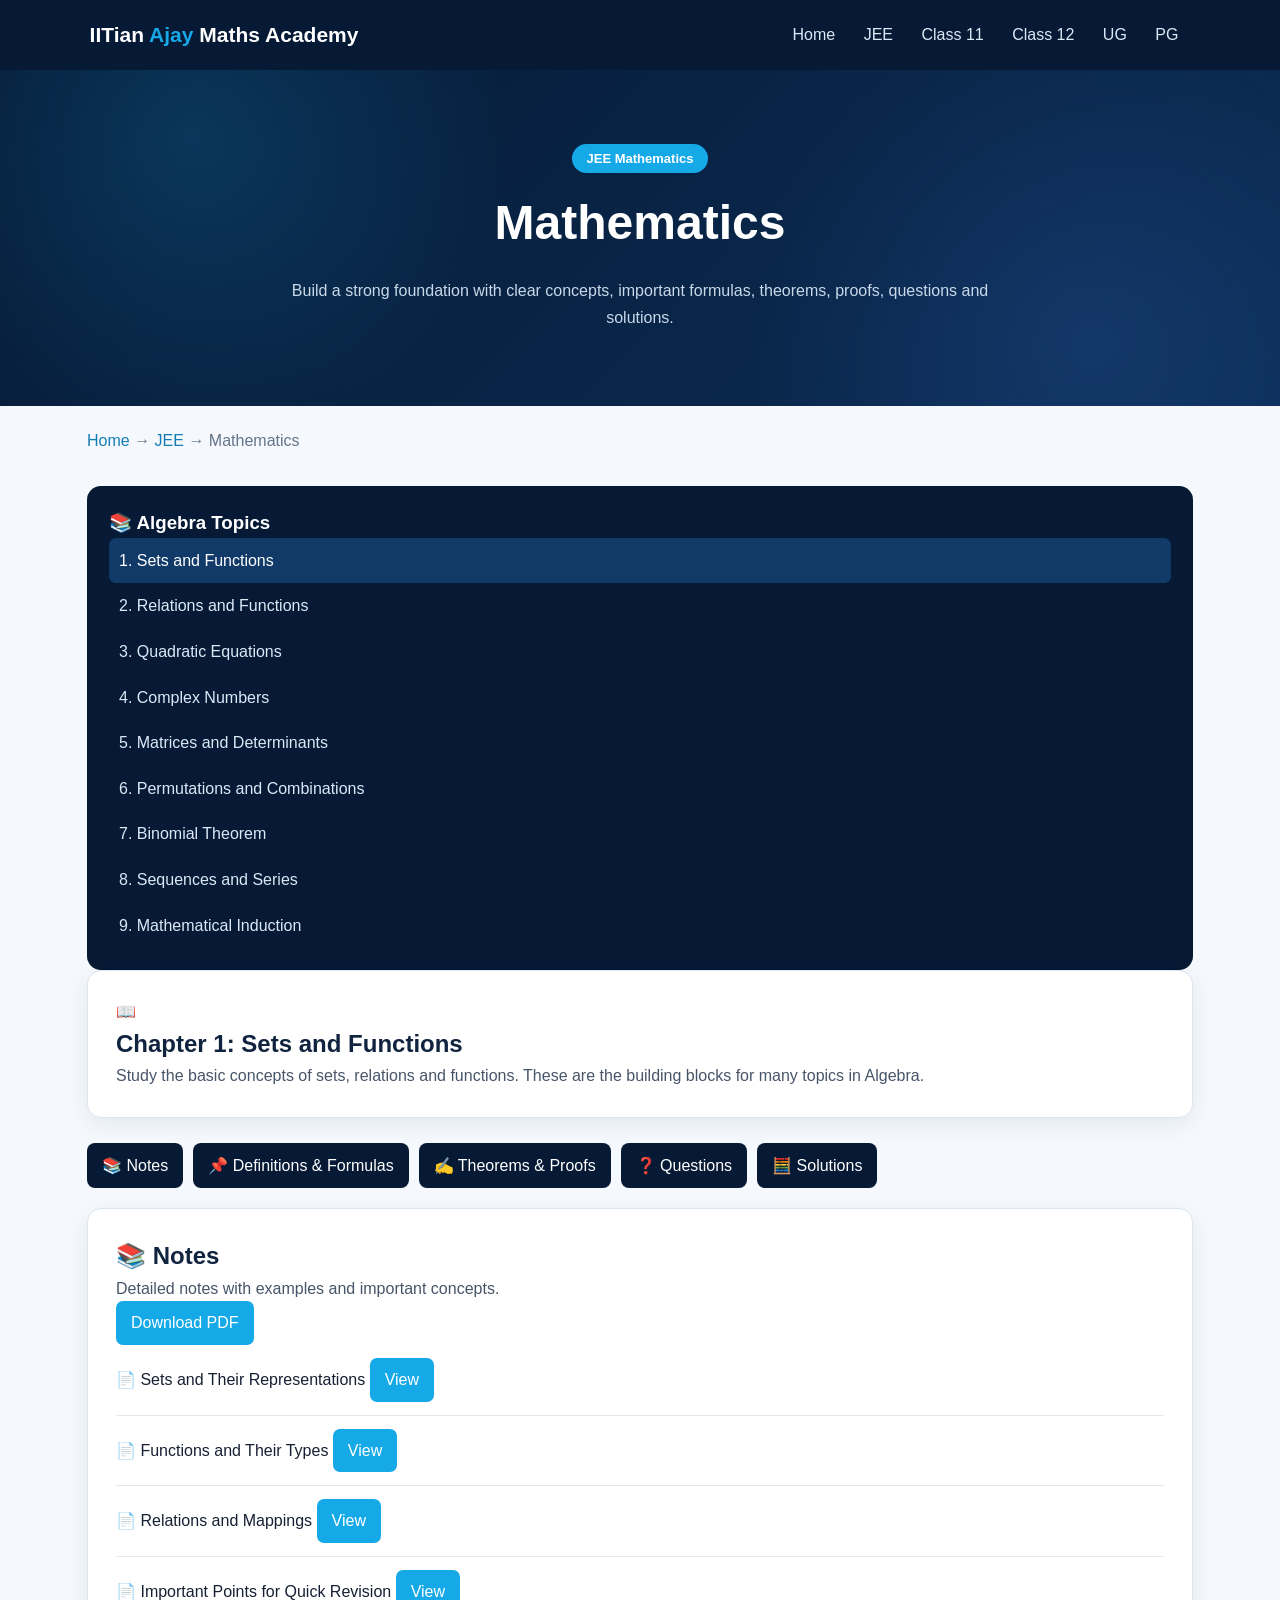
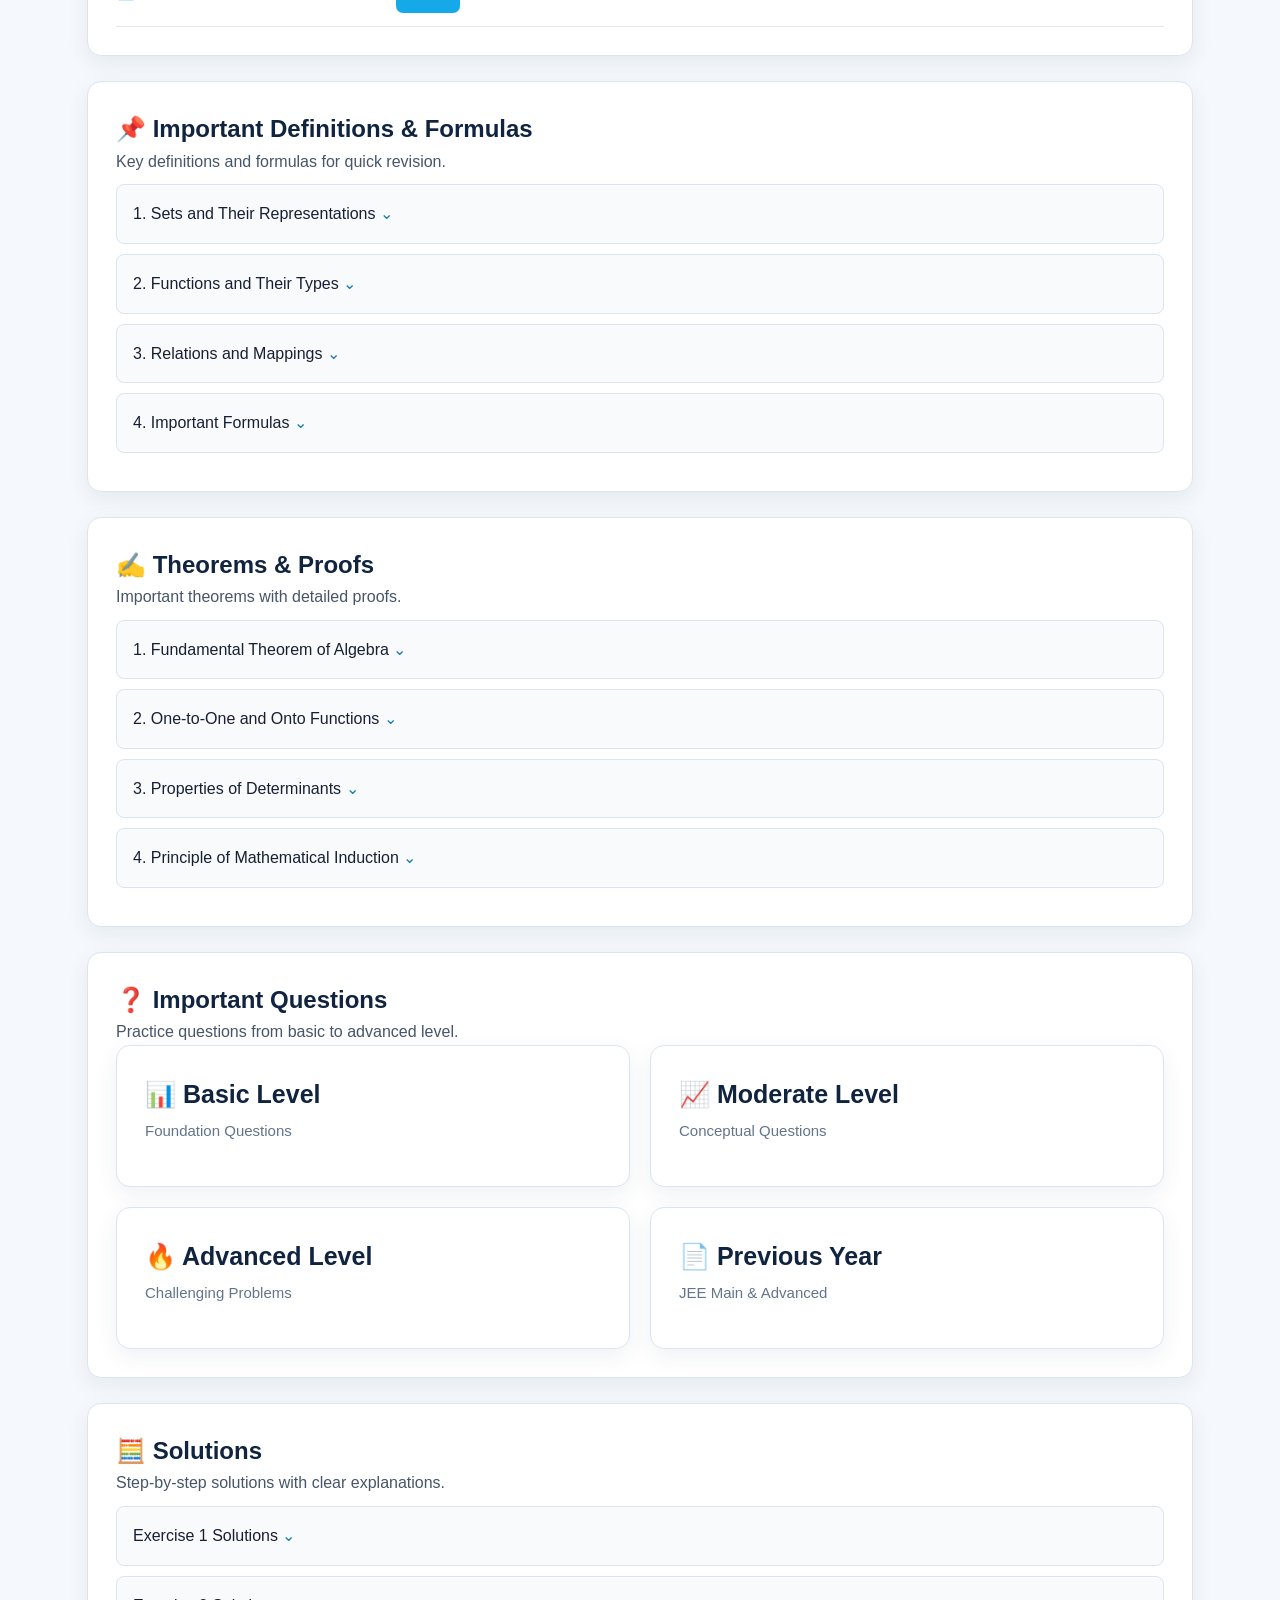
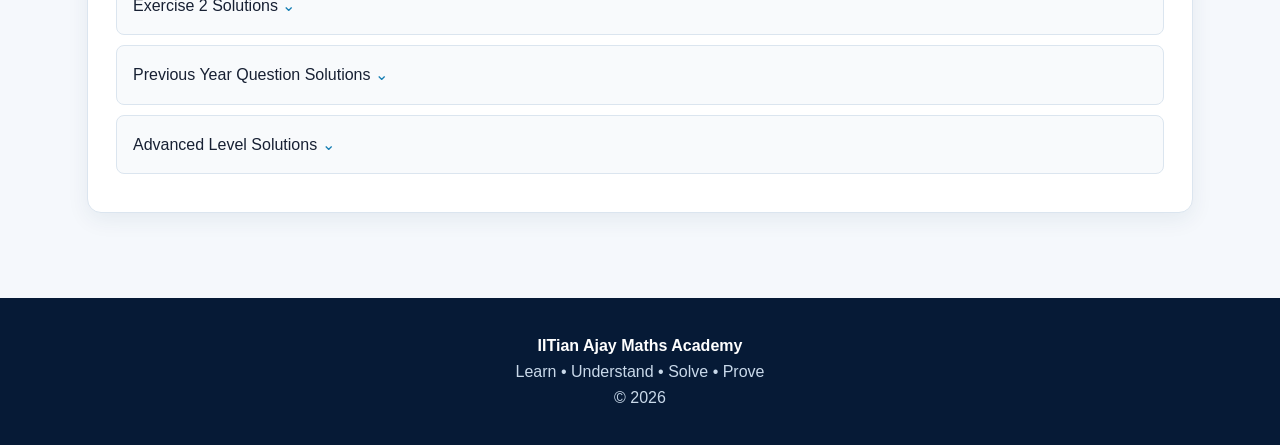
==== commit 05013958: "Update article.html" ====
--- a/article.html
+++ b/article.html
@@ -597,766 +597,573 @@
 
 
   <!-- TOPIC SCRIPT -->
- <script>
-
-/* =========================================================
-   IITIAN AJAY MATHS ACADEMY
-   LEVEL + SUBJECT + CHAPTER SYSTEM
-   ========================================================= */
-
-
-/* =========================
+<script>
+
+/* =========================================
    READ URL
-   ========================= */
+   ========================================= */
 
 const params = new URLSearchParams(window.location.search);
 
-let topic = params.get("topic") || "";
+let topic = params.get("topic") || "Mathematics";
 let level = params.get("level") || "";
-let subject = params.get("subject") || "";
-
-
-/* =========================================================
-   LEVEL NORMALIZATION
-   ========================================================= */
-
-function normalizeLevel(value) {
-
-  if (value === "JEE Mathematics") return "JEE";
-
-  if (value === "Class 11 Mathematics") return "Class 11";
-
-  if (value === "Class 12 Mathematics") return "Class 12";
-
-  if (value === "Undergraduate Mathematics") return "UG";
-
-  if (value === "Postgraduate Mathematics") return "PG";
-
-  return value;
-}
-
-level = normalizeLevel(level);
-
-
-/* =========================================================
-   SUBJECT DATABASE
-   ========================================================= */
-
-const subjects = {
+
+
+/* =========================================
+   TOPIC DATABASE
+   ========================================= */
+
+const siteData = {
 
   "JEE": {
 
-    "Algebra": [
-      "Sets and Functions",
-      "Relations and Functions",
-      "Quadratic Equations",
-      "Complex Numbers",
-      "Matrices and Determinants",
-      "Permutations and Combinations",
-      "Binomial Theorem",
-      "Sequences and Series",
-      "Mathematical Induction"
-    ],
-
-    "Calculus": [
-      "Limits",
-      "Continuity",
-      "Differentiability",
-      "Methods of Differentiation",
-      "Application of Derivatives",
-      "Indefinite Integrals",
-      "Definite Integrals",
-      "Area Under Curves",
-      "Differential Equations"
-    ],
-
-    "Coordinate Geometry": [
-      "Straight Lines",
-      "Circles",
-      "Parabola",
-      "Ellipse",
-      "Hyperbola",
-      "Pair of Straight Lines"
-    ],
-
-    "Trigonometry": [
-      "Trigonometric Ratios",
-      "Trigonometric Identities",
-      "Trigonometric Equations",
-      "Inverse Trigonometric Functions",
-      "Properties of Triangles",
-      "Heights and Distances"
-    ],
-
-    "Vector & 3D Geometry": [
-      "Vectors",
-      "Vector Algebra",
-      "Three Dimensional Geometry",
-      "Direction Cosines",
-      "Lines in 3D",
-      "Planes"
-    ],
-
-    "JEE Main Questions": [
-      "Chapter-wise Questions",
-      "Previous Year Questions",
-      "Mixed Practice Questions",
-      "Mock Tests"
-    ],
-
-    "JEE Advanced Problems": [
-      "Advanced Algebra Problems",
-      "Advanced Calculus Problems",
-      "Advanced Coordinate Geometry",
-      "Advanced Trigonometry",
-      "Advanced Vector & 3D",
-      "Mixed Advanced Problems"
-    ]
+    "Algebra": {
+      description: "Complete JEE Algebra preparation with concepts, formulas, theorems, proofs, examples and problems."
+    },
+
+    "Calculus": {
+      description: "Complete JEE Calculus preparation with concepts, formulas, methods, examples and problems."
+    },
+
+    "Coordinate Geometry": {
+      description: "Complete JEE Coordinate Geometry preparation with concepts, formulas, results and problems."
+    },
+
+    "Trigonometry": {
+      description: "Complete JEE Trigonometry preparation with identities, formulas, equations and problems."
+    },
+
+    "Vector & 3D Geometry": {
+      description: "Complete JEE Vector and 3D Geometry preparation with concepts, formulas, methods and problems."
+    },
+
+    "JEE Main Questions": {
+      description: "JEE Main Mathematics questions arranged topic-wise with step-by-step solutions."
+    },
+
+    "JEE Advanced Problems": {
+      description: "JEE Advanced Mathematics problems with detailed concepts and step-by-step solutions."
+    }
 
   },
 
 
-  /* =====================================================
-     CLASS 11
-     ===================================================== */
-
   "Class 11": {
 
-    "Sets": [
-      "Introduction to Sets",
-      "Types of Sets",
-      "Subsets",
-      "Power Set",
-      "Operations on Sets",
-      "Venn Diagrams"
-    ],
-
-    "Relations & Functions": [
-      "Ordered Pairs",
-      "Cartesian Product",
-      "Relations",
-      "Functions",
-      "Types of Functions",
-      "Composition of Functions"
-    ],
-
-    "Trigonometry": [
-      "Angles",
-      "Trigonometric Ratios",
-      "Trigonometric Functions",
-      "Trigonometric Identities",
-      "Trigonometric Equations"
-    ],
-
-    "Complex Numbers": [
-      "Introduction to Complex Numbers",
-      "Algebra of Complex Numbers",
-      "Argand Plane",
-      "Modulus and Argument",
-      "Polar Form"
-    ],
-
-    "Sequences & Series": [
-      "Sequences",
-      "Arithmetic Progression",
-      "Geometric Progression",
-      "Special Series",
-      "Sum of Series"
-    ],
-
-    "Straight Lines": [
-      "Coordinate Geometry",
-      "Slope of a Line",
-      "Equation of a Line",
-      "Distance Formula",
-      "Angle Between Lines"
-    ],
-
-    "Conic Sections": [
-      "Circle",
-      "Parabola",
-      "Ellipse",
-      "Hyperbola"
-    ],
-
-    "Limits & Derivatives": [
-      "Introduction to Limits",
-      "Standard Limits",
-      "Continuity",
-      "Introduction to Derivatives",
-      "Basic Derivatives"
-    ]
+    "Sets": {
+      description: "Complete Class 11 study material for Sets including definitions, operations, properties, examples and questions."
+    },
+
+    "Relations & Functions": {
+      description: "Complete Class 11 study material for Relations and Functions."
+    },
+
+    "Trigonometry": {
+      description: "Complete Class 11 study material for Trigonometry including ratios, identities, equations and graphs."
+    },
+
+    "Complex Numbers": {
+      description: "Complete Class 11 study material for Complex Numbers including representation and algebra."
+    },
+
+    "Sequences & Series": {
+      description: "Complete Class 11 study material for Sequences and Series including AP, GP and important results."
+    },
+
+    "Straight Lines": {
+      description: "Complete Class 11 study material for Straight Lines including equations, slopes and distances."
+    },
+
+    "Conic Sections": {
+      description: "Complete Class 11 study material for Conic Sections including circle, parabola, ellipse and hyperbola."
+    },
+
+    "Limits & Derivatives": {
+      description: "Complete Class 11 study material for Limits and Derivatives including standard limits and derivatives."
+    }
 
   },
 
 
-  /* =====================================================
-     CLASS 12
-     ===================================================== */
-
   "Class 12": {
 
-    "Relations & Functions": [
-      "Relations",
-      "Functions",
-      "Types of Functions",
-      "Composition of Functions",
-      "Inverse Functions"
-    ],
-
-    "Inverse Trigonometric Functions": [
-      "Introduction",
-      "Principal Values",
-      "Properties",
-      "Graphs",
-      "Trigonometric Identities"
-    ],
-
-    "Matrices": [
-      "Introduction to Matrices",
-      "Types of Matrices",
-      "Matrix Operations",
-      "Transpose",
-      "Symmetric Matrices",
-      "Inverse of a Matrix"
-    ],
-
-    "Determinants": [
-      "Introduction to Determinants",
-      "Properties of Determinants",
-      "Evaluation of Determinants",
-      "Area of Triangle",
-      "Adjoint and Inverse"
-    ],
-
-    "Continuity & Differentiability": [
-      "Continuity",
-      "Differentiability",
-      "Derivative of Composite Functions",
-      "Implicit Differentiation",
-      "Logarithmic Differentiation"
-    ],
-
-    "Applications of Derivatives": [
-      "Increasing and Decreasing Functions",
-      "Maxima and Minima",
-      "Tangent and Normal",
-      "Rate of Change"
-    ],
-
-    "Integrals": [
-      "Indefinite Integrals",
-      "Methods of Integration",
-      "Definite Integrals",
-      "Properties of Definite Integrals",
-      "Area Under Curves"
-    ],
-
-    "Differential Equations": [
-      "Basic Concepts",
-      "Order and Degree",
-      "Formation of Differential Equations",
-      "Variable Separable Method",
-      "Linear Differential Equations"
-    ],
-
-    "Vectors & 3D Geometry": [
-      "Introduction to Vectors",
-      "Vector Operations",
-      "Dot Product",
-      "Cross Product",
-      "Lines in 3D",
-      "Planes"
-    ],
-
-    "Probability": [
-      "Conditional Probability",
-      "Independent Events",
-      "Bayes Theorem",
-      "Random Variables",
-      "Probability Distributions"
-    ]
+    "Relations & Functions": {
+      description: "Complete Class 12 study material for Relations and Functions including composition and inverse functions."
+    },
+
+    "Inverse Trigonometric Functions": {
+      description: "Complete Class 12 study material for Inverse Trigonometric Functions."
+    },
+
+    "Matrices": {
+      description: "Complete Class 12 study material for Matrices including types, operations, properties and inverse."
+    },
+
+    "Determinants": {
+      description: "Complete Class 12 study material for Determinants including properties and applications."
+    },
+
+    "Continuity & Differentiability": {
+      description: "Complete Class 12 study material for Continuity and Differentiability."
+    },
+
+    "Applications of Derivatives": {
+      description: "Complete Class 12 study material for Applications of Derivatives."
+    },
+
+    "Integrals": {
+      description: "Complete Class 12 study material for Integrals including indefinite and definite integrals."
+    },
+
+    "Differential Equations": {
+      description: "Complete Class 12 study material for Differential Equations."
+    },
+
+    "Vectors & 3D Geometry": {
+      description: "Complete Class 12 study material for Vectors and 3D Geometry."
+    },
+
+    "Probability": {
+      description: "Complete Class 12 study material for Probability."
+    }
 
   },
 
 
-  /* =====================================================
-     UG
-     ===================================================== */
-
   "UG": {
 
-    "Linear Algebra": [
-      "Systems of Linear Equations",
-      "Matrices",
-      "Vector Spaces",
-      "Subspaces",
-      "Linear Transformations",
-      "Eigenvalues and Eigenvectors"
-    ],
-
-    "Real Analysis": [
-      "Real Number System",
-      "Sequences",
-      "Limits",
-      "Continuity",
-      "Differentiability",
-      "Riemann Integration",
-      "Infinite Series"
-    ],
-
-    "Abstract Algebra": [
-      "Groups",
-      "Subgroups",
-      "Cyclic Groups",
-      "Homomorphisms",
-      "Rings",
-      "Ideals",
-      "Fields"
-    ],
-
-    "Multivariable Calculus": [
-      "Functions of Several Variables",
-      "Partial Derivatives",
-      "Total Derivatives",
-      "Multiple Integrals",
-      "Vector Calculus"
-    ],
-
-    "Ordinary Differential Equations": [
-      "First Order ODE",
-      "Linear Differential Equations",
-      "Higher Order ODE",
-      "Systems of ODE",
-      "Existence and Uniqueness"
-    ],
-
-    "Topology": [
-      "Metric Spaces",
-      "Open and Closed Sets",
-      "Topological Spaces",
-      "Continuity",
-      "Compactness",
-      "Connectedness"
-    ]
+    "Linear Algebra": {
+      description: "Rigorous undergraduate study of vector spaces, linear transformations, matrices and eigenvalues."
+    },
+
+    "Real Analysis": {
+      description: "Rigorous undergraduate study of sequences, limits, continuity, differentiation, integration and convergence."
+    },
+
+    "Abstract Algebra": {
+      description: "Undergraduate study of groups, rings, fields, homomorphisms and algebraic structures."
+    },
+
+    "Multivariable Calculus": {
+      description: "Undergraduate study of functions of several variables, partial derivatives and multiple integrals."
+    },
+
+    "Ordinary Differential Equations": {
+      description: "Undergraduate study of ordinary differential equations and methods of solution."
+    },
+
+    "Topology": {
+      description: "Undergraduate study of topological spaces, open and closed sets, continuity, compactness and connectedness."
+    }
 
   },
 
 
-  /* =====================================================
-     PG
-     ===================================================== */
-
   "PG": {
 
-    "Functional Analysis": [
-      "Metric and Normed Spaces",
-      "Banach Spaces",
-      "Hilbert Spaces",
-      "Linear Operators",
-      "Bounded Operators",
-      "Continuous Linear Functionals"
-    ],
-
-    "Complex Analysis": [
-      "Complex Functions",
-      "Analytic Functions",
-      "Complex Integration",
-      "Cauchy's Theorem",
-      "Taylor and Laurent Series",
-      "Residue Theory"
-    ],
-
-    "Partial Differential Equations": [
-      "First Order PDE",
-      "Second Order PDE",
-      "Classification of PDE",
-      "Method of Characteristics",
-      "Heat Equation",
-      "Wave Equation",
-      "Laplace Equation"
-    ],
-
-    "Numerical Analysis": [
-      "Errors and Approximations",
-      "Interpolation",
-      "Numerical Differentiation",
-      "Numerical Integration",
-      "Numerical Solution of Equations",
-      "Numerical ODE"
-    ],
-
-    "Commutative Algebra": [
-      "Rings and Ideals",
-      "Modules",
-      "Prime Ideals",
-      "Maximal Ideals",
-      "Localization",
-      "Noetherian Rings"
-    ]
+    "Functional Analysis": {
+      description: "Advanced study of normed spaces, Banach spaces, Hilbert spaces and operators."
+    },
+
+    "Complex Analysis": {
+      description: "Advanced study of complex functions, analyticity, contour integration, Cauchy's theorem and residues."
+    },
+
+    "Partial Differential Equations": {
+      description: "Advanced study of partial differential equations and mathematical models."
+    },
+
+    "Numerical Analysis": {
+      description: "Advanced study of numerical methods, approximation and error analysis."
+    },
+
+    "Commutative Algebra": {
+      description: "Advanced study of rings, ideals, modules, localization and prime ideals."
+    }
 
   }
 
 };
 
 
-/* =========================================================
-   FIND SUBJECT FROM CHAPTER
-   ========================================================= */
-
-function findSubject(levelName, chapterName) {
-
-  if (!subjects[levelName]) {
-    return "";
-  }
-
-  for (const subjectName in subjects[levelName]) {
-
-    if (
-      subjects[levelName][subjectName]
-        .includes(chapterName)
-    ) {
-      return subjectName;
+/* =========================================
+   TOPIC LISTS
+   ========================================= */
+
+const topicLists = {
+
+  "JEE": [
+    "Algebra",
+    "Calculus",
+    "Coordinate Geometry",
+    "Trigonometry",
+    "Vector & 3D Geometry",
+    "JEE Main Questions",
+    "JEE Advanced Problems"
+  ],
+
+  "Class 11": [
+    "Sets",
+    "Relations & Functions",
+    "Trigonometry",
+    "Complex Numbers",
+    "Sequences & Series",
+    "Straight Lines",
+    "Conic Sections",
+    "Limits & Derivatives"
+  ],
+
+  "Class 12": [
+    "Relations & Functions",
+    "Inverse Trigonometric Functions",
+    "Matrices",
+    "Determinants",
+    "Continuity & Differentiability",
+    "Applications of Derivatives",
+    "Integrals",
+    "Differential Equations",
+    "Vectors & 3D Geometry",
+    "Probability"
+  ],
+
+  "UG": [
+    "Linear Algebra",
+    "Real Analysis",
+    "Abstract Algebra",
+    "Multivariable Calculus",
+    "Ordinary Differential Equations",
+    "Topology"
+  ],
+
+  "PG": [
+    "Functional Analysis",
+    "Complex Analysis",
+    "Partial Differential Equations",
+    "Numerical Analysis",
+    "Commutative Algebra"
+  ]
+
+};
+
+
+/* =========================================
+   NORMALIZE LEVEL
+   ========================================= */
+
+if (level === "JEE Mathematics") {
+  level = "JEE";
+}
+
+if (level === "Class 11 Mathematics") {
+  level = "Class 11";
+}
+
+if (level === "Class 12 Mathematics") {
+  level = "Class 12";
+}
+
+if (level === "Undergraduate Mathematics") {
+  level = "UG";
+}
+
+if (level === "Postgraduate Mathematics") {
+  level = "PG";
+}
+
+
+/* =========================================
+   IF LEVEL IS MISSING
+   ========================================= */
+
+if (!level) {
+
+  if (topicLists["JEE"].includes(topic)) {
+    level = "JEE";
+  }
+
+  else if (topicLists["Class 11"].includes(topic)
+           && !topicLists["Class 12"].includes(topic)) {
+    level = "Class 11";
+  }
+
+  else if (topicLists["Class 12"].includes(topic)
+           && !topicLists["Class 11"].includes(topic)) {
+    level = "Class 12";
+  }
+
+  else if (topicLists["UG"].includes(topic)) {
+    level = "UG";
+  }
+
+  else if (topicLists["PG"].includes(topic)) {
+    level = "PG";
+  }
+
+}
+
+
+/* =========================================
+   CURRENT TOPIC DATA
+   ========================================= */
+
+let currentData = null;
+
+if (
+  siteData[level] &&
+  siteData[level][topic]
+) {
+  currentData = siteData[level][topic];
+}
+
+
+/* =========================================
+   FALLBACK
+   ========================================= */
+
+if (!currentData) {
+
+  currentData = {
+    description:
+      "Complete study material with concepts, definitions, formulas, theorems, proofs, examples, questions and step-by-step solutions."
+  };
+
+}
+
+
+/* =========================================
+   DISPLAY LEVEL
+   ========================================= */
+
+let displayLevel = "Mathematics";
+
+if (level === "JEE") {
+  displayLevel = "JEE Mathematics";
+}
+
+else if (level === "Class 11") {
+  displayLevel = "Class 11 Mathematics";
+}
+
+else if (level === "Class 12") {
+  displayLevel = "Class 12 Mathematics";
+}
+
+else if (level === "UG") {
+  displayLevel = "Undergraduate Mathematics";
+}
+
+else if (level === "PG") {
+  displayLevel = "Postgraduate Mathematics";
+}
+
+
+/* =========================================
+   UPDATE PAGE
+   ========================================= */
+
+const topicElement =
+  document.getElementById("topic");
+
+const levelElement =
+  document.getElementById("level");
+
+const descriptionElement =
+  document.getElementById("description");
+
+const breadcrumbElement =
+  document.getElementById("breadcrumb-topic");
+
+const chapterTitleElement =
+  document.getElementById("chapter-title");
+
+const chapterDescriptionElement =
+  document.getElementById("chapter-description");
+
+
+if (topicElement) {
+  topicElement.textContent = topic;
+}
+
+if (levelElement) {
+  levelElement.textContent = displayLevel;
+}
+
+if (descriptionElement) {
+  descriptionElement.textContent =
+    currentData.description;
+}
+
+if (breadcrumbElement) {
+  breadcrumbElement.textContent = topic;
+}
+
+if (chapterTitleElement) {
+  chapterTitleElement.textContent =
+    "Chapter: " + topic;
+}
+
+if (chapterDescriptionElement) {
+  chapterDescriptionElement.textContent =
+    currentData.description;
+}
+
+document.title =
+  topic + " | IITian Ajay Maths Academy";
+
+
+/* =========================================
+   SIDEBAR
+   ========================================= */
+
+const sidebar =
+  document.getElementById("sidebar-topics");
+
+const sidebarTitle =
+  document.getElementById("sidebar-title");
+
+
+if (sidebar) {
+
+  sidebar.innerHTML = "";
+
+  const topics =
+    topicLists[level] || [topic];
+
+
+  topics.forEach(function(item, index) {
+
+    const link =
+      document.createElement("a");
+
+    link.className = "topic-link";
+
+
+    if (item === topic) {
+      link.classList.add("active");
     }
 
-  }
-
-  return "";
-}
-
-
-/* =========================================================
-   IF CURRENT PAGE IS A CHAPTER
-   ========================================================= */
-
-if (!subject && level) {
-
-  const foundSubject =
-    findSubject(level, topic);
-
-  if (foundSubject) {
-    subject = foundSubject;
-  }
-
-}
-
-
-/* =========================================================
-   IF CURRENT PAGE IS A SUBJECT
-   ========================================================= */
-
-if (
-  level &&
-  subjects[level] &&
-  subjects[level][topic]
-) {
-
-  subject = topic;
-
-}
-
-
-/* =========================================================
-   DEFAULT LEVEL
-   ========================================================= */
-
-if (!level) {
-
-  if (subjects["JEE"][topic]) {
-    level = "JEE";
-  }
-
-}
-
-
-/* =========================================================
-   GET CHAPTER LIST
-   ========================================================= */
-
-let chapterList = [];
-
-
-if (
-  level &&
-  subject &&
-  subjects[level] &&
-  subjects[level][subject]
-) {
-
-  chapterList =
-    subjects[level][subject];
-
-}
-
-
-/* =========================================================
-   PAGE HEADING
-   ========================================================= */
-
-const topicHeading =
-  document.getElementById("topic");
-
-if (topicHeading) {
-  topicHeading.textContent =
-    topic || subject || "Mathematics";
-}
-
-
-/* =========================================================
-   BREADCRUMB
-   ========================================================= */
-
-const breadcrumb =
-  document.getElementById("breadcrumb-topic");
-
-if (breadcrumb) {
-  breadcrumb.textContent =
-    topic || subject || "Mathematics";
-}
-
-
-/* =========================================================
-   HERO TAG
-   ========================================================= */
-
-const heroTag =
-  document.querySelector(".topic-tag");
-
-if (heroTag) {
+
+    const url =
+      "article.html?topic=" +
+      encodeURIComponent(item) +
+      "&level=" +
+      encodeURIComponent(level);
+
+
+    link.href = url;
+
+
+    link.textContent =
+      (index + 1) + ". " + item;
+
+
+    sidebar.appendChild(link);
+
+  });
+
+}
+
+
+/* =========================================
+   SIDEBAR TITLE
+   ========================================= */
+
+if (sidebarTitle) {
 
   if (level === "JEE") {
-    heroTag.textContent =
-      "JEE Mathematics";
+    sidebarTitle.textContent =
+      "📚 JEE Topics";
   }
 
   else if (level === "Class 11") {
-    heroTag.textContent =
-      "Class 11 Mathematics";
+    sidebarTitle.textContent =
+      "📚 Class 11 Topics";
   }
 
   else if (level === "Class 12") {
-    heroTag.textContent =
-      "Class 12 Mathematics";
+    sidebarTitle.textContent =
+      "📚 Class 12 Topics";
   }
 
   else if (level === "UG") {
-    heroTag.textContent =
-      "Undergraduate Mathematics";
+    sidebarTitle.textContent =
+      "📚 UG Topics";
   }
 
   else if (level === "PG") {
-    heroTag.textContent =
-      "Postgraduate Mathematics";
-  }
-
-}
-
-
-/* =========================================================
-   HERO DESCRIPTION
-   ========================================================= */
-
-const heroDescription =
-  document.querySelector(".hero-content p");
-
-if (heroDescription) {
-
-  if (subject) {
-
-    heroDescription.textContent =
-      "Learn " +
-      subject +
-      " through clear concepts, important formulas, theorems, examples, questions and step-by-step solutions.";
-
-  }
-
-}
-
-
-/* =========================================================
-   SIDEBAR
-   ========================================================= */
-
-const sidebar =
-  document.querySelector(".topics-sidebar");
-
-
-if (sidebar) {
-
-  /* CLEAR OLD ALGEBRA CONTENT */
-
-  sidebar.innerHTML = "";
-
-
-  /* ===============================
-     SIDEBAR TITLE
-     =============================== */
-
-  const heading =
-    document.createElement("h3");
-
-  heading.textContent =
-    "📚 " +
-    (subject || topic || "Mathematics") +
-    " Topics";
-
-  sidebar.appendChild(heading);
-
-
-  /* ===============================
-     CHAPTER LINKS
-     =============================== */
-
-  if (chapterList.length > 0) {
-
-    chapterList.forEach(
-      (chapter, index) => {
-
-        const link =
-          document.createElement("a");
-
-        link.className =
-          "topic-link";
-
-
-        /* ACTIVE CHAPTER */
-
-        if (chapter === topic) {
-          link.classList.add("active-topic");
-        }
-
-
-        /* CREATE URL */
-
-        let url =
-          "article.html?topic=" +
-          encodeURIComponent(chapter);
-
-
-        if (level) {
-
-          url +=
-            "&level=" +
-            encodeURIComponent(level);
-
-        }
-
-
-        if (subject) {
-
-          url +=
-            "&subject=" +
-            encodeURIComponent(subject);
-
-        }
-
-
-        link.href = url;
-
-
-        link.textContent =
-          (index + 1) +
-          ". " +
-          chapter;
-
-
-        sidebar.appendChild(link);
-
-      }
-    );
-
-  }
-
-
-  /* =====================================================
-     IF NO CHAPTERS FOUND
-     ===================================================== */
+    sidebarTitle.textContent =
+      "📚 PG Topics";
+  }
 
   else {
-
-    const message =
-      document.createElement("p");
-
-    message.textContent =
-      "Topics will be added soon.";
-
-    message.style.padding =
-      "15px";
-
-    message.style.color =
-      "#a9bfd5";
-
-    sidebar.appendChild(message);
-
-  }
-
-}
-
-
-/* =========================================================
-   CHAPTER INTRODUCTION
-   ========================================================= */
-
-const chapterIntro =
-  document.querySelector(".chapter-intro h2");
-
-if (chapterIntro) {
-
-  chapterIntro.textContent =
-    topic || subject || "Mathematics";
-
-}
-
-
-const chapterIntroText =
-  document.querySelector(".chapter-intro p");
-
-if (chapterIntroText) {
-
-  if (subject) {
-
-    chapterIntroText.textContent =
-      "Study " +
-      subject +
-      " with clear concepts, definitions, formulas, theorems, examples, questions and step-by-step solutions.";
-
-  }
-
-}
-
-
-/* =========================================================
-   LEVEL NAVIGATION
-   ========================================================= */
-
-const levelLinks = {
-
-  "JEE": "jee.html",
-
-  "Class 11": "class11.html",
-
-  "Class 12": "class12.html",
-
-  "UG": "ug.html",
-
-  "PG": "pg.html"
-
-};
-
-
-const navAnchors =
+    sidebarTitle.textContent =
+      "📚 Topics";
+  }
+
+}
+
+
+/* =========================================
+   LEVEL BREADCRUMB LINK
+   ========================================= */
+
+const levelLink =
+  document.getElementById("level-link");
+
+
+if (levelLink) {
+
+  if (level === "JEE") {
+    levelLink.href = "jee.html";
+  }
+
+  else if (level === "Class 11") {
+    levelLink.href = "class11.html";
+  }
+
+  else if (level === "Class 12") {
+    levelLink.href = "class12.html";
+  }
+
+  else if (level === "UG") {
+    levelLink.href = "ug.html";
+  }
+
+  else if (level === "PG") {
+    levelLink.href = "pg.html";
+  }
+
+  else {
+    levelLink.href = "index.html";
+  }
+
+
+  levelLink.textContent =
+    displayLevel;
+
+}
+
+
+/* =========================================
+   ACTIVE NAVBAR LINK
+   ========================================= */
+
+const navLinks =
   document.querySelectorAll("nav a");
 
 
-navAnchors.forEach(link => {
+navLinks.forEach(function(link) {
 
   const href =
     link.getAttribute("href");
 
 
   if (
-    level &&
-    levelLinks[level] === href
+    (level === "JEE" && href === "jee.html") ||
+    (level === "Class 11" && href === "class11.html") ||
+    (level === "Class 12" && href === "class12.html") ||
+    (level === "UG" && href === "ug.html") ||
+    (level === "PG" && href === "pg.html")
   ) {
 
     link.classList.add("active");
@@ -1366,16 +1173,7 @@
 });
 
 
-/* =========================================================
-   DOCUMENT TITLE
-   ========================================================= */
-
-document.title =
-  (topic || subject || "Mathematics") +
-  " | IITian Ajay Maths Academy";
-
-
-</script> 
+</script>
 
 </body>
 
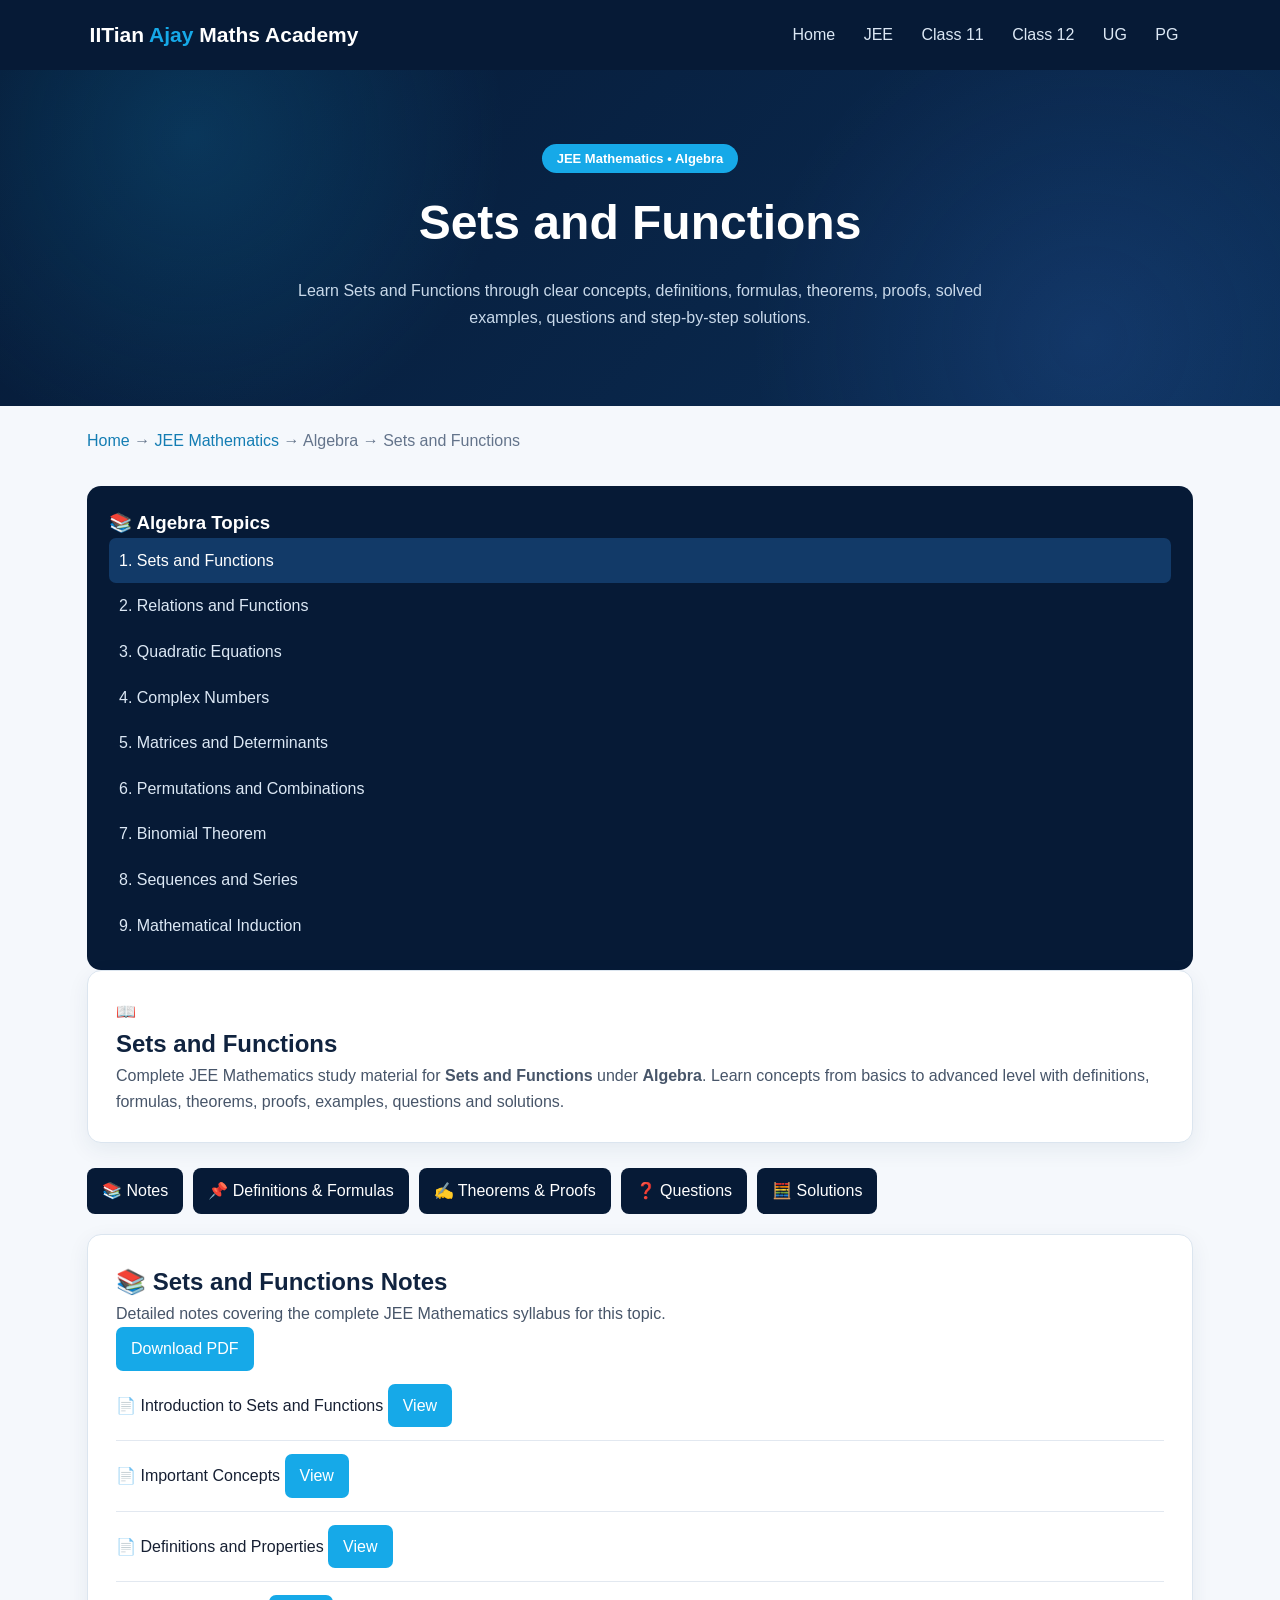
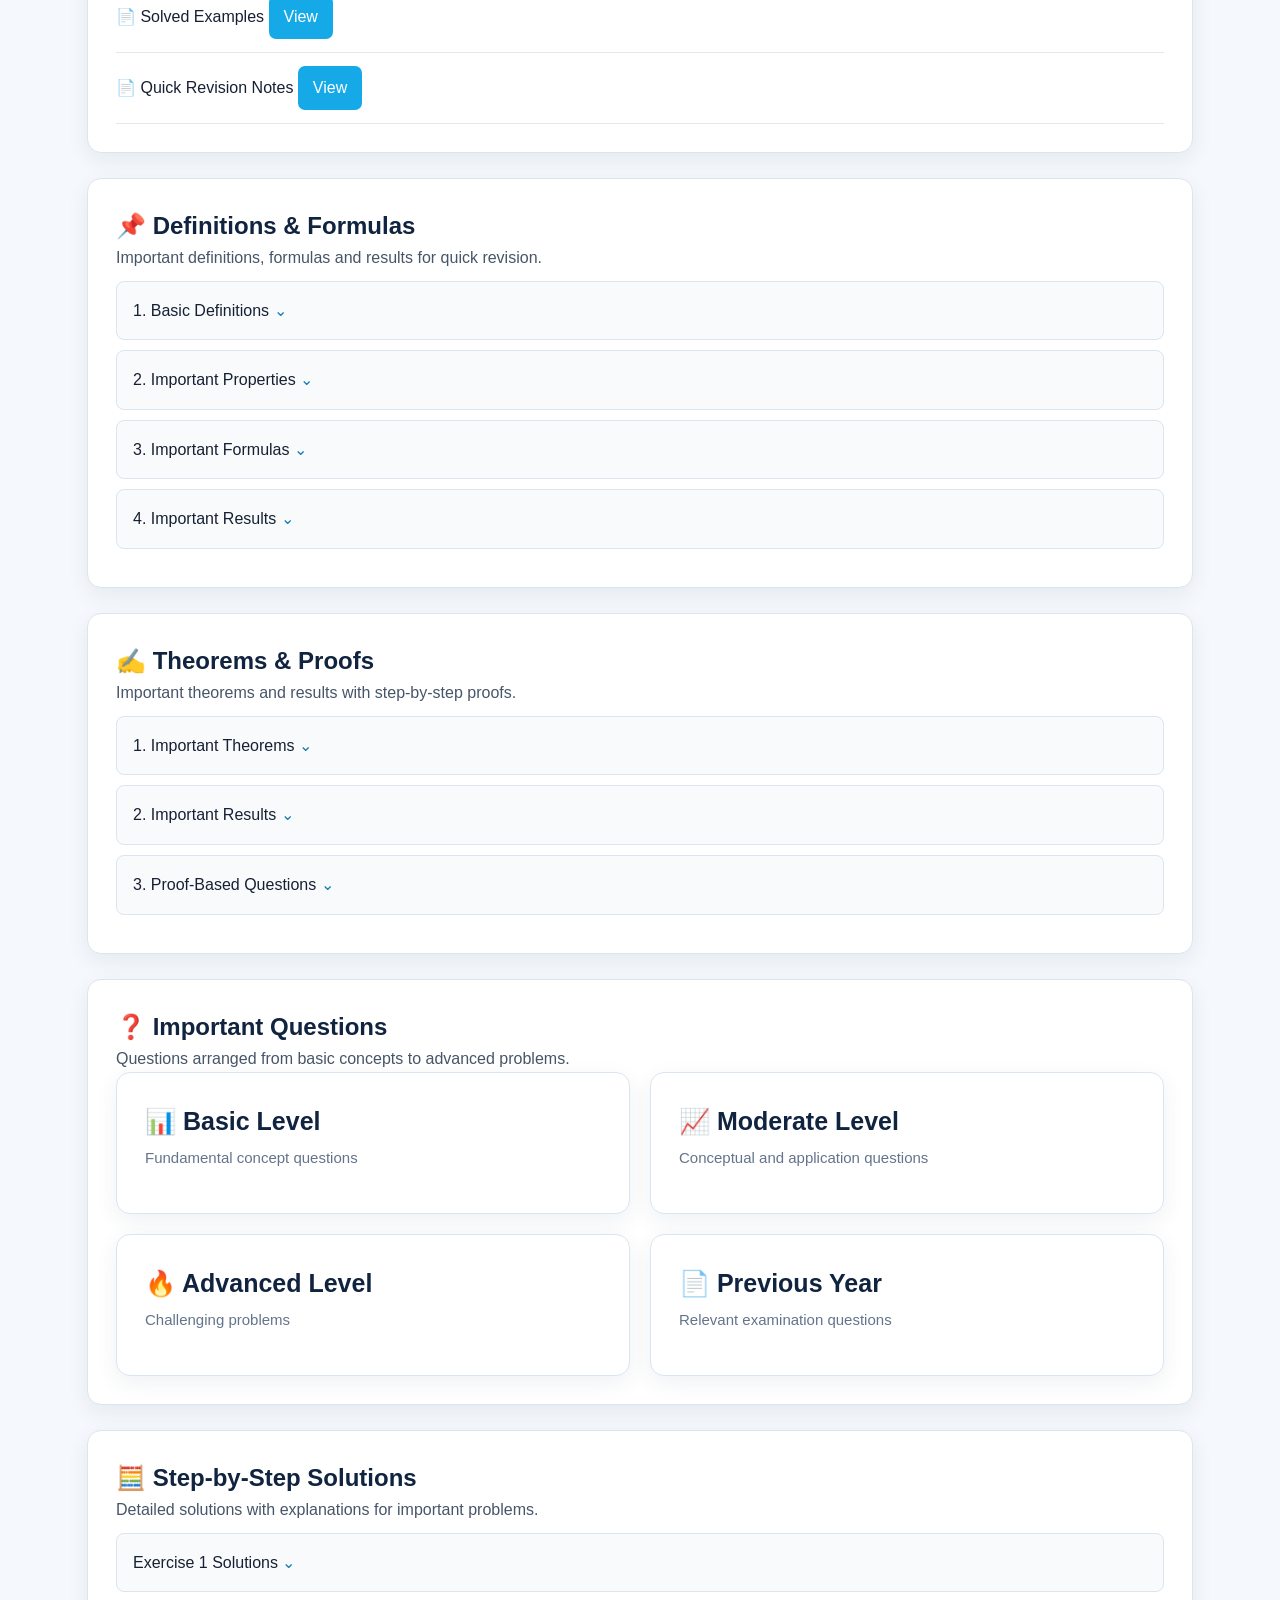
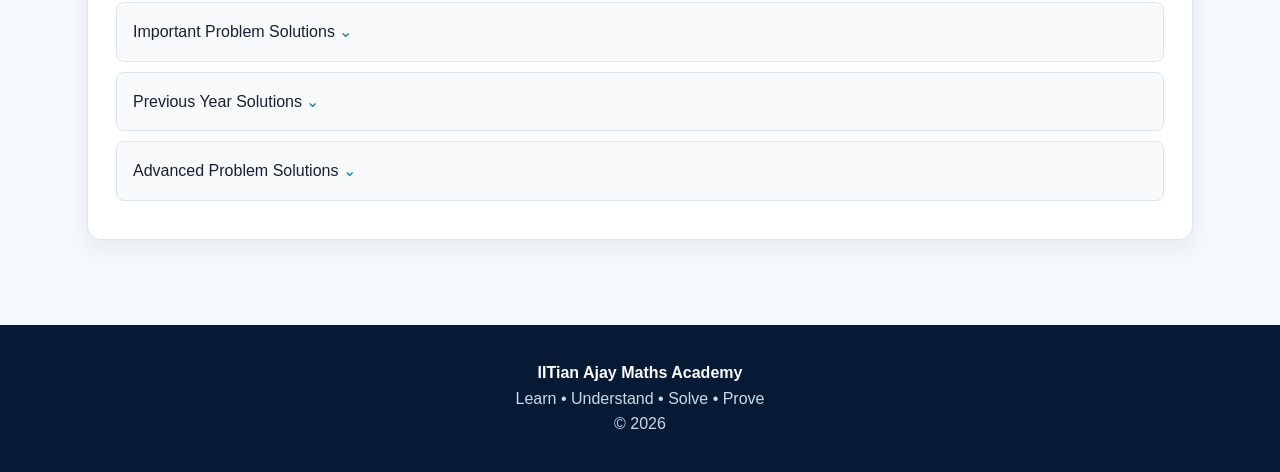
==== commit e75f0580: "Update article.html" ====
--- a/article.html
+++ b/article.html
@@ -599,256 +599,26 @@
   <!-- TOPIC SCRIPT -->
 <script>
 
-/* =========================================
-   READ URL
-   ========================================= */
+/* =========================================================
+   IITIAN AJAY MATHS ACADEMY
+   LEVEL → SUBJECT → TOPIC SYSTEM
+   ========================================================= */
+
+
+/* =========================================================
+   1. READ URL
+   ========================================================= */
 
 const params = new URLSearchParams(window.location.search);
 
-let topic = params.get("topic") || "Mathematics";
 let level = params.get("level") || "";
-
-
-/* =========================================
-   TOPIC DATABASE
-   ========================================= */
-
-const siteData = {
-
-  "JEE": {
-
-    "Algebra": {
-      description: "Complete JEE Algebra preparation with concepts, formulas, theorems, proofs, examples and problems."
-    },
-
-    "Calculus": {
-      description: "Complete JEE Calculus preparation with concepts, formulas, methods, examples and problems."
-    },
-
-    "Coordinate Geometry": {
-      description: "Complete JEE Coordinate Geometry preparation with concepts, formulas, results and problems."
-    },
-
-    "Trigonometry": {
-      description: "Complete JEE Trigonometry preparation with identities, formulas, equations and problems."
-    },
-
-    "Vector & 3D Geometry": {
-      description: "Complete JEE Vector and 3D Geometry preparation with concepts, formulas, methods and problems."
-    },
-
-    "JEE Main Questions": {
-      description: "JEE Main Mathematics questions arranged topic-wise with step-by-step solutions."
-    },
-
-    "JEE Advanced Problems": {
-      description: "JEE Advanced Mathematics problems with detailed concepts and step-by-step solutions."
-    }
-
-  },
-
-
-  "Class 11": {
-
-    "Sets": {
-      description: "Complete Class 11 study material for Sets including definitions, operations, properties, examples and questions."
-    },
-
-    "Relations & Functions": {
-      description: "Complete Class 11 study material for Relations and Functions."
-    },
-
-    "Trigonometry": {
-      description: "Complete Class 11 study material for Trigonometry including ratios, identities, equations and graphs."
-    },
-
-    "Complex Numbers": {
-      description: "Complete Class 11 study material for Complex Numbers including representation and algebra."
-    },
-
-    "Sequences & Series": {
-      description: "Complete Class 11 study material for Sequences and Series including AP, GP and important results."
-    },
-
-    "Straight Lines": {
-      description: "Complete Class 11 study material for Straight Lines including equations, slopes and distances."
-    },
-
-    "Conic Sections": {
-      description: "Complete Class 11 study material for Conic Sections including circle, parabola, ellipse and hyperbola."
-    },
-
-    "Limits & Derivatives": {
-      description: "Complete Class 11 study material for Limits and Derivatives including standard limits and derivatives."
-    }
-
-  },
-
-
-  "Class 12": {
-
-    "Relations & Functions": {
-      description: "Complete Class 12 study material for Relations and Functions including composition and inverse functions."
-    },
-
-    "Inverse Trigonometric Functions": {
-      description: "Complete Class 12 study material for Inverse Trigonometric Functions."
-    },
-
-    "Matrices": {
-      description: "Complete Class 12 study material for Matrices including types, operations, properties and inverse."
-    },
-
-    "Determinants": {
-      description: "Complete Class 12 study material for Determinants including properties and applications."
-    },
-
-    "Continuity & Differentiability": {
-      description: "Complete Class 12 study material for Continuity and Differentiability."
-    },
-
-    "Applications of Derivatives": {
-      description: "Complete Class 12 study material for Applications of Derivatives."
-    },
-
-    "Integrals": {
-      description: "Complete Class 12 study material for Integrals including indefinite and definite integrals."
-    },
-
-    "Differential Equations": {
-      description: "Complete Class 12 study material for Differential Equations."
-    },
-
-    "Vectors & 3D Geometry": {
-      description: "Complete Class 12 study material for Vectors and 3D Geometry."
-    },
-
-    "Probability": {
-      description: "Complete Class 12 study material for Probability."
-    }
-
-  },
-
-
-  "UG": {
-
-    "Linear Algebra": {
-      description: "Rigorous undergraduate study of vector spaces, linear transformations, matrices and eigenvalues."
-    },
-
-    "Real Analysis": {
-      description: "Rigorous undergraduate study of sequences, limits, continuity, differentiation, integration and convergence."
-    },
-
-    "Abstract Algebra": {
-      description: "Undergraduate study of groups, rings, fields, homomorphisms and algebraic structures."
-    },
-
-    "Multivariable Calculus": {
-      description: "Undergraduate study of functions of several variables, partial derivatives and multiple integrals."
-    },
-
-    "Ordinary Differential Equations": {
-      description: "Undergraduate study of ordinary differential equations and methods of solution."
-    },
-
-    "Topology": {
-      description: "Undergraduate study of topological spaces, open and closed sets, continuity, compactness and connectedness."
-    }
-
-  },
-
-
-  "PG": {
-
-    "Functional Analysis": {
-      description: "Advanced study of normed spaces, Banach spaces, Hilbert spaces and operators."
-    },
-
-    "Complex Analysis": {
-      description: "Advanced study of complex functions, analyticity, contour integration, Cauchy's theorem and residues."
-    },
-
-    "Partial Differential Equations": {
-      description: "Advanced study of partial differential equations and mathematical models."
-    },
-
-    "Numerical Analysis": {
-      description: "Advanced study of numerical methods, approximation and error analysis."
-    },
-
-    "Commutative Algebra": {
-      description: "Advanced study of rings, ideals, modules, localization and prime ideals."
-    }
-
-  }
-
-};
-
-
-/* =========================================
-   TOPIC LISTS
-   ========================================= */
-
-const topicLists = {
-
-  "JEE": [
-    "Algebra",
-    "Calculus",
-    "Coordinate Geometry",
-    "Trigonometry",
-    "Vector & 3D Geometry",
-    "JEE Main Questions",
-    "JEE Advanced Problems"
-  ],
-
-  "Class 11": [
-    "Sets",
-    "Relations & Functions",
-    "Trigonometry",
-    "Complex Numbers",
-    "Sequences & Series",
-    "Straight Lines",
-    "Conic Sections",
-    "Limits & Derivatives"
-  ],
-
-  "Class 12": [
-    "Relations & Functions",
-    "Inverse Trigonometric Functions",
-    "Matrices",
-    "Determinants",
-    "Continuity & Differentiability",
-    "Applications of Derivatives",
-    "Integrals",
-    "Differential Equations",
-    "Vectors & 3D Geometry",
-    "Probability"
-  ],
-
-  "UG": [
-    "Linear Algebra",
-    "Real Analysis",
-    "Abstract Algebra",
-    "Multivariable Calculus",
-    "Ordinary Differential Equations",
-    "Topology"
-  ],
-
-  "PG": [
-    "Functional Analysis",
-    "Complex Analysis",
-    "Partial Differential Equations",
-    "Numerical Analysis",
-    "Commutative Algebra"
-  ]
-
-};
-
-
-/* =========================================
-   NORMALIZE LEVEL
-   ========================================= */
+let subject = params.get("subject") || "";
+let topic = params.get("topic") || "";
+
+
+/* =========================================================
+   2. NORMALIZE LEVEL
+   ========================================================= */
 
 if (level === "JEE Mathematics") {
   level = "JEE";
@@ -871,190 +641,722 @@
 }
 
 
-/* =========================================
-   IF LEVEL IS MISSING
-   ========================================= */
+/* =========================================================
+   3. COMPLETE WEBSITE STRUCTURE
+   LEVEL → SUBJECT → TOPICS
+   ========================================================= */
+
+const academyData = {
+
+
+/* =========================================================
+   JEE
+   ========================================================= */
+
+"JEE": {
+
+  "Algebra": [
+    "Sets and Functions",
+    "Relations and Functions",
+    "Quadratic Equations",
+    "Complex Numbers",
+    "Matrices and Determinants",
+    "Permutations and Combinations",
+    "Binomial Theorem",
+    "Sequences and Series",
+    "Mathematical Induction"
+  ],
+
+  "Calculus": [
+    "Limits",
+    "Continuity",
+    "Differentiability",
+    "Methods of Differentiation",
+    "Applications of Derivatives",
+    "Indefinite Integration",
+    "Definite Integration",
+    "Area Under Curves",
+    "Differential Equations"
+  ],
+
+  "Coordinate Geometry": [
+    "Straight Lines",
+    "Pair of Straight Lines",
+    "Circle",
+    "Parabola",
+    "Ellipse",
+    "Hyperbola"
+  ],
+
+  "Trigonometry": [
+    "Trigonometric Ratios",
+    "Trigonometric Identities",
+    "Trigonometric Equations",
+    "Inverse Trigonometric Functions",
+    "Properties of Triangles",
+    "Heights and Distances"
+  ],
+
+  "Vector & 3D Geometry": [
+    "Vectors",
+    "Vector Algebra",
+    "Three Dimensional Geometry",
+    "Direction Cosines and Ratios",
+    "Equation of Line",
+    "Equation of Plane",
+    "Distance and Angle Problems"
+  ],
+
+  "JEE Main Questions": [
+    "Algebra Questions",
+    "Calculus Questions",
+    "Coordinate Geometry Questions",
+    "Trigonometry Questions",
+    "Vector and 3D Questions"
+  ],
+
+  "JEE Advanced Problems": [
+    "Advanced Algebra Problems",
+    "Advanced Calculus Problems",
+    "Advanced Coordinate Geometry",
+    "Advanced Trigonometry",
+    "Advanced Vector and 3D Problems"
+  ]
+
+},
+
+
+/* =========================================================
+   CLASS 11
+   ========================================================= */
+
+"Class 11": {
+
+  "Sets": [
+    "Introduction to Sets",
+    "Types of Sets",
+    "Subsets",
+    "Power Set",
+    "Universal Set",
+    "Venn Diagrams",
+    "Operations on Sets",
+    "De Morgan's Laws"
+  ],
+
+  "Relations & Functions": [
+    "Ordered Pairs",
+    "Cartesian Product",
+    "Relations",
+    "Types of Relations",
+    "Functions",
+    "Types of Functions",
+    "Domain and Range",
+    "Graphs of Functions"
+  ],
+
+  "Trigonometry": [
+    "Angles and Their Measurement",
+    "Trigonometric Ratios",
+    "Trigonometric Identities",
+    "Trigonometric Equations",
+    "Graphs of Trigonometric Functions",
+    "General Solutions"
+  ],
+
+  "Complex Numbers": [
+    "Introduction to Complex Numbers",
+    "Algebra of Complex Numbers",
+    "Argand Plane",
+    "Modulus and Argument",
+    "Conjugate of a Complex Number",
+    "Polar Form"
+  ],
+
+  "Sequences & Series": [
+    "Sequences",
+    "Arithmetic Progression",
+    "Geometric Progression",
+    "Arithmetic Mean",
+    "Geometric Mean",
+    "Special Series"
+  ],
+
+  "Straight Lines": [
+    "Coordinate Geometry Basics",
+    "Slope of a Line",
+    "Equation of a Line",
+    "Different Forms of Line",
+    "Angle Between Lines",
+    "Distance of a Point from a Line"
+  ],
+
+  "Conic Sections": [
+    "Introduction to Conic Sections",
+    "Circle",
+    "Parabola",
+    "Ellipse",
+    "Hyperbola"
+  ],
+
+  "Limits & Derivatives": [
+    "Introduction to Limits",
+    "Algebra of Limits",
+    "Standard Limits",
+    "Continuity Basics",
+    "Introduction to Derivatives",
+    "Basic Derivatives"
+  ]
+
+},
+
+
+/* =========================================================
+   CLASS 12
+   ========================================================= */
+
+"Class 12": {
+
+  "Relations & Functions": [
+    "Relations",
+    "Types of Relations",
+    "Functions",
+    "Types of Functions",
+    "Composition of Functions",
+    "Inverse Functions",
+    "Binary Operations"
+  ],
+
+  "Inverse Trigonometric Functions": [
+    "Introduction",
+    "Principal Values",
+    "Properties",
+    "Graphs",
+    "Identities",
+    "Equations"
+  ],
+
+  "Matrices": [
+    "Introduction to Matrices",
+    "Types of Matrices",
+    "Matrix Operations",
+    "Transpose",
+    "Symmetric and Skew-Symmetric Matrices",
+    "Elementary Operations",
+    "Inverse of a Matrix"
+  ],
+
+  "Determinants": [
+    "Introduction to Determinants",
+    "Properties of Determinants",
+    "Evaluation of Determinants",
+    "Area of Triangle",
+    "Minors and Cofactors",
+    "Adjoint and Inverse",
+    "Applications of Determinants"
+  ],
+
+  "Continuity & Differentiability": [
+    "Continuity",
+    "Differentiability",
+    "Derivative of Composite Functions",
+    "Derivative of Inverse Functions",
+    "Logarithmic Differentiation",
+    "Parametric Differentiation",
+    "Second Order Derivatives"
+  ],
+
+  "Applications of Derivatives": [
+    "Rate of Change",
+    "Increasing and Decreasing Functions",
+    "Tangents and Normals",
+    "Maxima and Minima",
+    "Approximation",
+    "Optimization Problems"
+  ],
+
+  "Integrals": [
+    "Indefinite Integrals",
+    "Methods of Integration",
+    "Integration by Substitution",
+    "Integration by Parts",
+    "Partial Fractions",
+    "Definite Integrals",
+    "Properties of Definite Integrals",
+    "Area Under Curves"
+  ],
+
+  "Differential Equations": [
+    "Introduction",
+    "Order and Degree",
+    "Formation of Differential Equations",
+    "Variable Separable Method",
+    "Homogeneous Differential Equations",
+    "Linear Differential Equations",
+    "Applications"
+  ],
+
+  "Vectors & 3D Geometry": [
+    "Introduction to Vectors",
+    "Vector Algebra",
+    "Scalar Product",
+    "Vector Product",
+    "Scalar Triple Product",
+    "Lines in 3D",
+    "Planes in 3D",
+    "Distances and Angles"
+  ],
+
+  "Probability": [
+    "Conditional Probability",
+    "Multiplication Theorem",
+    "Independent Events",
+    "Bayes' Theorem",
+    "Random Variables",
+    "Probability Distribution",
+    "Mean and Variance"
+  ]
+
+},
+
+
+/* =========================================================
+   UG
+   ========================================================= */
+
+"UG": {
+
+  "Linear Algebra": [
+    "Vector Spaces",
+    "Subspaces",
+    "Linear Dependence and Independence",
+    "Basis and Dimension",
+    "Linear Transformations",
+    "Matrix Representation",
+    "Rank and Nullity",
+    "Eigenvalues and Eigenvectors",
+    "Diagonalization"
+  ],
+
+  "Real Analysis": [
+    "Real Number System",
+    "Sequences",
+    "Limits",
+    "Continuity",
+    "Differentiability",
+    "Riemann Integration",
+    "Sequences and Series of Functions",
+    "Metric Spaces"
+  ],
+
+  "Abstract Algebra": [
+    "Groups",
+    "Subgroups",
+    "Cyclic Groups",
+    "Permutation Groups",
+    "Cosets",
+    "Normal Subgroups",
+    "Quotient Groups",
+    "Homomorphisms",
+    "Rings",
+    "Ideals",
+    "Integral Domains",
+    "Fields"
+  ],
+
+  "Multivariable Calculus": [
+    "Functions of Several Variables",
+    "Limits and Continuity",
+    "Partial Derivatives",
+    "Differentiability",
+    "Chain Rule",
+    "Taylor Expansion",
+    "Multiple Integrals",
+    "Vector Calculus"
+  ],
+
+  "Ordinary Differential Equations": [
+    "First Order ODE",
+    "Separable Equations",
+    "Exact Equations",
+    "Linear Equations",
+    "Higher Order ODE",
+    "Linear Differential Equations",
+    "Systems of ODE",
+    "Applications"
+  ],
+
+  "Topology": [
+    "Topological Spaces",
+    "Open and Closed Sets",
+    "Basis for a Topology",
+    "Continuous Functions",
+    "Homeomorphisms",
+    "Product Spaces",
+    "Connectedness",
+    "Compactness",
+    "Separation Axioms"
+  ]
+
+},
+
+
+/* =========================================================
+   PG
+   ========================================================= */
+
+"PG": {
+
+  "Functional Analysis": [
+    "Metric and Normed Spaces",
+    "Banach Spaces",
+    "Hilbert Spaces",
+    "Bounded Linear Operators",
+    "Linear Functionals",
+    "Hahn-Banach Theorem",
+    "Uniform Boundedness Principle",
+    "Open Mapping Theorem",
+    "Closed Graph Theorem"
+  ],
+
+  "Complex Analysis": [
+    "Complex Numbers",
+    "Complex Functions",
+    "Limits and Continuity",
+    "Analytic Functions",
+    "Cauchy-Riemann Equations",
+    "Complex Integration",
+    "Cauchy's Theorem",
+    "Cauchy Integral Formula",
+    "Taylor and Laurent Series",
+    "Residue Theory"
+  ],
+
+  "Partial Differential Equations": [
+    "First Order PDE",
+    "Lagrange's Method",
+    "Charpit's Method",
+    "Second Order PDE",
+    "Classification of PDE",
+    "Wave Equation",
+    "Heat Equation",
+    "Laplace Equation",
+    "Boundary Value Problems"
+  ],
+
+  "Numerical Analysis": [
+    "Errors and Approximations",
+    "Solution of Algebraic Equations",
+    "Interpolation",
+    "Numerical Differentiation",
+    "Numerical Integration",
+    "Numerical Solution of ODE",
+    "Iterative Methods",
+    "Error Analysis"
+  ],
+
+  "Commutative Algebra": [
+    "Rings and Ideals",
+    "Prime and Maximal Ideals",
+    "Modules",
+    "Localization",
+    "Noetherian Rings",
+    "Primary Decomposition",
+    "Integral Extensions",
+    "Dimension Theory"
+  ]
+
+}
+
+};
+
+
+/* =========================================================
+   4. LEVEL DISPLAY NAMES
+   ========================================================= */
+
+const levelNames = {
+
+  "JEE": "JEE Mathematics",
+
+  "Class 11": "Class 11 Mathematics",
+
+  "Class 12": "Class 12 Mathematics",
+
+  "UG": "Undergraduate Mathematics",
+
+  "PG": "Postgraduate Mathematics"
+
+};
+
+
+/* =========================================================
+   5. LEVEL PAGE LINKS
+   ========================================================= */
+
+const levelPages = {
+
+  "JEE": "jee.html",
+
+  "Class 11": "class11.html",
+
+  "Class 12": "class12.html",
+
+  "UG": "ug.html",
+
+  "PG": "pg.html"
+
+};
+
+
+/* =========================================================
+   6. FIND LEVEL IF URL DOES NOT CONTAIN LEVEL
+   ========================================================= */
 
 if (!level) {
 
-  if (topicLists["JEE"].includes(topic)) {
-    level = "JEE";
+  for (const currentLevel in academyData) {
+
+    if (academyData[currentLevel][topic]) {
+
+      level = currentLevel;
+      break;
+
+    }
+
   }
 
-  else if (topicLists["Class 11"].includes(topic)
-           && !topicLists["Class 12"].includes(topic)) {
-    level = "Class 11";
+}
+
+
+/* =========================================================
+   7. IF SUBJECT IS MISSING
+   ========================================================= */
+
+if (!subject && level && academyData[level]) {
+
+  if (academyData[level][topic]) {
+
+    subject = topic;
+
   }
 
-  else if (topicLists["Class 12"].includes(topic)
-           && !topicLists["Class 11"].includes(topic)) {
-    level = "Class 12";
+}
+
+
+/* =========================================================
+   8. IF BOTH SUBJECT AND TOPIC ARE MISSING
+   ========================================================= */
+
+if (!level) {
+
+  level = "JEE";
+
+}
+
+if (!subject) {
+
+  subject = "Algebra";
+
+}
+
+if (!academyData[level]) {
+
+  level = "JEE";
+
+}
+
+if (!academyData[level][subject]) {
+
+  const availableSubjects =
+    Object.keys(academyData[level]);
+
+  subject = availableSubjects[0];
+
+}
+
+
+/* =========================================================
+   9. TOPICS OF CURRENT SUBJECT
+   ========================================================= */
+
+const subjectTopics =
+  academyData[level][subject] || [];
+
+
+/* =========================================================
+   10. IF TOPIC IS SUBJECT NAME
+   THEN OPEN FIRST TOPIC
+   ========================================================= */
+
+if (
+  !topic ||
+  topic === subject
+) {
+
+  topic =
+    subjectTopics[0] || subject;
+
+}
+
+
+/* =========================================================
+   11. DISPLAY LEVEL
+   ========================================================= */
+
+const displayLevel =
+  levelNames[level] || "Mathematics";
+
+
+/* =========================================================
+   12. UPDATE HERO
+   ========================================================= */
+
+const heroTag =
+  document.querySelector(".topic-tag");
+
+if (heroTag) {
+
+  heroTag.textContent =
+    displayLevel + " • " + subject;
+
+}
+
+
+const heroTitle =
+  document.getElementById("topic");
+
+if (heroTitle) {
+
+  heroTitle.textContent =
+    topic;
+
+}
+
+
+const heroDescription =
+  document.querySelector(".topic-hero p");
+
+if (heroDescription) {
+
+  heroDescription.textContent =
+    "Learn " +
+    topic +
+    " through clear concepts, definitions, formulas, theorems, proofs, solved examples, questions and step-by-step solutions.";
+
+}
+
+
+/* =========================================================
+   13. UPDATE BREADCRUMB
+   ========================================================= */
+
+const breadcrumbLinks =
+  document.querySelectorAll(".topic-breadcrumb a");
+
+if (breadcrumbLinks.length >= 2) {
+
+  breadcrumbLinks[1].textContent =
+    displayLevel;
+
+  breadcrumbLinks[1].href =
+    levelPages[level] || "index.html";
+
+}
+
+
+const breadcrumbTopic =
+  document.getElementById("breadcrumb-topic");
+
+if (breadcrumbTopic) {
+
+  breadcrumbTopic.textContent =
+    subject + " → " + topic;
+
+}
+
+
+/* =========================================================
+   14. PAGE TITLE
+   ========================================================= */
+
+document.title =
+  topic +
+  " | " +
+  subject +
+  " | IITian Ajay Maths Academy";
+
+
+/* =========================================================
+   15. SIDEBAR
+   ========================================================= */
+
+const sidebar =
+  document.querySelector(".topics-sidebar");
+
+
+if (sidebar) {
+
+  const sidebarHeading =
+    sidebar.querySelector("h3");
+
+  if (sidebarHeading) {
+
+    sidebarHeading.textContent =
+      "📚 " + subject + " Topics";
+
   }
 
-  else if (topicLists["UG"].includes(topic)) {
-    level = "UG";
-  }
-
-  else if (topicLists["PG"].includes(topic)) {
-    level = "PG";
-  }
-
-}
-
-
-/* =========================================
-   CURRENT TOPIC DATA
-   ========================================= */
-
-let currentData = null;
-
-if (
-  siteData[level] &&
-  siteData[level][topic]
-) {
-  currentData = siteData[level][topic];
-}
-
-
-/* =========================================
-   FALLBACK
-   ========================================= */
-
-if (!currentData) {
-
-  currentData = {
-    description:
-      "Complete study material with concepts, definitions, formulas, theorems, proofs, examples, questions and step-by-step solutions."
-  };
-
-}
-
-
-/* =========================================
-   DISPLAY LEVEL
-   ========================================= */
-
-let displayLevel = "Mathematics";
-
-if (level === "JEE") {
-  displayLevel = "JEE Mathematics";
-}
-
-else if (level === "Class 11") {
-  displayLevel = "Class 11 Mathematics";
-}
-
-else if (level === "Class 12") {
-  displayLevel = "Class 12 Mathematics";
-}
-
-else if (level === "UG") {
-  displayLevel = "Undergraduate Mathematics";
-}
-
-else if (level === "PG") {
-  displayLevel = "Postgraduate Mathematics";
-}
-
-
-/* =========================================
-   UPDATE PAGE
-   ========================================= */
-
-const topicElement =
-  document.getElementById("topic");
-
-const levelElement =
-  document.getElementById("level");
-
-const descriptionElement =
-  document.getElementById("description");
-
-const breadcrumbElement =
-  document.getElementById("breadcrumb-topic");
-
-const chapterTitleElement =
-  document.getElementById("chapter-title");
-
-const chapterDescriptionElement =
-  document.getElementById("chapter-description");
-
-
-if (topicElement) {
-  topicElement.textContent = topic;
-}
-
-if (levelElement) {
-  levelElement.textContent = displayLevel;
-}
-
-if (descriptionElement) {
-  descriptionElement.textContent =
-    currentData.description;
-}
-
-if (breadcrumbElement) {
-  breadcrumbElement.textContent = topic;
-}
-
-if (chapterTitleElement) {
-  chapterTitleElement.textContent =
-    "Chapter: " + topic;
-}
-
-if (chapterDescriptionElement) {
-  chapterDescriptionElement.textContent =
-    currentData.description;
-}
-
-document.title =
-  topic + " | IITian Ajay Maths Academy";
-
-
-/* =========================================
-   SIDEBAR
-   ========================================= */
-
-const sidebar =
-  document.getElementById("sidebar-topics");
-
-const sidebarTitle =
-  document.getElementById("sidebar-title");
-
-
-if (sidebar) {
-
-  sidebar.innerHTML = "";
-
-  const topics =
-    topicLists[level] || [topic];
-
-
-  topics.forEach(function(item, index) {
+
+  /* Remove old static links */
+
+  sidebar
+    .querySelectorAll("a")
+    .forEach(function(oldLink) {
+
+      oldLink.remove();
+
+    });
+
+
+  /* Create new topic links */
+
+  subjectTopics.forEach(function(item, index) {
 
     const link =
       document.createElement("a");
 
-    link.className = "topic-link";
+    link.className =
+      "topic-link";
 
 
     if (item === topic) {
-      link.classList.add("active");
+
+      link.classList.add(
+        "active-topic"
+      );
+
     }
 
 
     const url =
       "article.html?topic=" +
       encodeURIComponent(item) +
+
       "&level=" +
-      encodeURIComponent(level);
-
-
-    link.href = url;
+      encodeURIComponent(level) +
+
+      "&subject=" +
+      encodeURIComponent(subject);
+
+
+    link.href =
+      url;
 
 
     link.textContent =
-      (index + 1) + ". " + item;
+      (index + 1) +
+      ". " +
+      item;
 
 
     sidebar.appendChild(link);
@@ -1064,89 +1366,446 @@
 }
 
 
-/* =========================================
-   SIDEBAR TITLE
-   ========================================= */
-
-if (sidebarTitle) {
-
-  if (level === "JEE") {
-    sidebarTitle.textContent =
-      "📚 JEE Topics";
-  }
-
-  else if (level === "Class 11") {
-    sidebarTitle.textContent =
-      "📚 Class 11 Topics";
-  }
-
-  else if (level === "Class 12") {
-    sidebarTitle.textContent =
-      "📚 Class 12 Topics";
-  }
-
-  else if (level === "UG") {
-    sidebarTitle.textContent =
-      "📚 UG Topics";
-  }
-
-  else if (level === "PG") {
-    sidebarTitle.textContent =
-      "📚 PG Topics";
-  }
-
-  else {
-    sidebarTitle.textContent =
-      "📚 Topics";
-  }
-
-}
-
-
-/* =========================================
-   LEVEL BREADCRUMB LINK
-   ========================================= */
-
-const levelLink =
-  document.getElementById("level-link");
-
-
-if (levelLink) {
-
-  if (level === "JEE") {
-    levelLink.href = "jee.html";
-  }
-
-  else if (level === "Class 11") {
-    levelLink.href = "class11.html";
-  }
-
-  else if (level === "Class 12") {
-    levelLink.href = "class12.html";
-  }
-
-  else if (level === "UG") {
-    levelLink.href = "ug.html";
-  }
-
-  else if (level === "PG") {
-    levelLink.href = "pg.html";
-  }
-
-  else {
-    levelLink.href = "index.html";
-  }
-
-
-  levelLink.textContent =
-    displayLevel;
-
-}
-
-
-/* =========================================
-   ACTIVE NAVBAR LINK
-   ========================================= */
+/* =========================================================
+   16. MAIN CONTENT
+   ========================================================= */
+
+const studyContent =
+  document.querySelector(".study-content");
+
+
+if (studyContent) {
+
+
+  studyContent.innerHTML = `
+
+    <!-- CHAPTER INTRODUCTION -->
+
+    <section class="chapter-intro">
+
+      <div class="chapter-icon">
+        📖
+      </div>
+
+      <div>
+
+        <h2>
+          ${topic}
+        </h2>
+
+        <p>
+          Complete ${displayLevel} study material for
+          <strong>${topic}</strong> under
+          <strong>${subject}</strong>.
+          Learn concepts from basics to advanced level
+          with definitions, formulas, theorems, proofs,
+          examples, questions and solutions.
+        </p>
+
+      </div>
+
+    </section>
+
+
+    <!-- QUICK NAVIGATION -->
+
+    <div class="resource-tabs">
+
+      <a href="#notes">
+        📚 Notes
+      </a>
+
+      <a href="#formulas">
+        📌 Definitions & Formulas
+      </a>
+
+      <a href="#proofs">
+        ✍️ Theorems & Proofs
+      </a>
+
+      <a href="#questions">
+        ❓ Questions
+      </a>
+
+      <a href="#solutions">
+        🧮 Solutions
+      </a>
+
+    </div>
+
+
+    <!-- NOTES -->
+
+    <section
+      class="content-box"
+      id="notes"
+    >
+
+      <div class="section-heading">
+
+        <div>
+
+          <h2>
+            📚 ${topic} Notes
+          </h2>
+
+          <p>
+            Detailed notes covering the complete
+            ${displayLevel} syllabus for this topic.
+          </p>
+
+        </div>
+
+        <button>
+          Download PDF
+        </button>
+
+      </div>
+
+
+      <div class="resource-list">
+
+        <div class="resource-item">
+
+          <span>
+            📄 Introduction to ${topic}
+          </span>
+
+          <button>
+            View
+          </button>
+
+        </div>
+
+
+        <div class="resource-item">
+
+          <span>
+            📄 Important Concepts
+          </span>
+
+          <button>
+            View
+          </button>
+
+        </div>
+
+
+        <div class="resource-item">
+
+          <span>
+            📄 Definitions and Properties
+          </span>
+
+          <button>
+            View
+          </button>
+
+        </div>
+
+
+        <div class="resource-item">
+
+          <span>
+            📄 Solved Examples
+          </span>
+
+          <button>
+            View
+          </button>
+
+        </div>
+
+
+        <div class="resource-item">
+
+          <span>
+            📄 Quick Revision Notes
+          </span>
+
+          <button>
+            View
+          </button>
+
+        </div>
+
+      </div>
+
+    </section>
+
+
+    <!-- FORMULAS -->
+
+    <section
+      class="content-box"
+      id="formulas"
+    >
+
+      <div class="section-heading">
+
+        <div>
+
+          <h2>
+            📌 Definitions & Formulas
+          </h2>
+
+          <p>
+            Important definitions, formulas and results
+            for quick revision.
+          </p>
+
+        </div>
+
+      </div>
+
+
+      <div class="accordion-item">
+
+        1. Basic Definitions
+
+        <span>⌄</span>
+
+      </div>
+
+
+      <div class="accordion-item">
+
+        2. Important Properties
+
+        <span>⌄</span>
+
+      </div>
+
+
+      <div class="accordion-item">
+
+        3. Important Formulas
+
+        <span>⌄</span>
+
+      </div>
+
+
+      <div class="accordion-item">
+
+        4. Important Results
+
+        <span>⌄</span>
+
+      </div>
+
+    </section>
+
+
+    <!-- THEOREMS -->
+
+    <section
+      class="content-box"
+      id="proofs"
+    >
+
+      <div class="section-heading">
+
+        <div>
+
+          <h2>
+            ✍️ Theorems & Proofs
+          </h2>
+
+          <p>
+            Important theorems and results with
+            step-by-step proofs.
+          </p>
+
+        </div>
+
+      </div>
+
+
+      <div class="accordion-item">
+
+        1. Important Theorems
+
+        <span>⌄</span>
+
+      </div>
+
+
+      <div class="accordion-item">
+
+        2. Important Results
+
+        <span>⌄</span>
+
+      </div>
+
+
+      <div class="accordion-item">
+
+        3. Proof-Based Questions
+
+        <span>⌄</span>
+
+      </div>
+
+    </section>
+
+
+    <!-- QUESTIONS -->
+
+    <section
+      class="content-box"
+      id="questions"
+    >
+
+      <div class="section-heading">
+
+        <div>
+
+          <h2>
+            ❓ Important Questions
+          </h2>
+
+          <p>
+            Questions arranged from basic concepts
+            to advanced problems.
+          </p>
+
+        </div>
+
+      </div>
+
+
+      <div class="question-levels">
+
+
+        <div class="level-card">
+
+          <h3>
+            📊 Basic Level
+          </h3>
+
+          <p>
+            Fundamental concept questions
+          </p>
+
+        </div>
+
+
+        <div class="level-card">
+
+          <h3>
+            📈 Moderate Level
+          </h3>
+
+          <p>
+            Conceptual and application questions
+          </p>
+
+        </div>
+
+
+        <div class="level-card">
+
+          <h3>
+            🔥 Advanced Level
+          </h3>
+
+          <p>
+            Challenging problems
+          </p>
+
+        </div>
+
+
+        <div class="level-card">
+
+          <h3>
+            📄 Previous Year
+          </h3>
+
+          <p>
+            Relevant examination questions
+          </p>
+
+        </div>
+
+
+      </div>
+
+    </section>
+
+
+    <!-- SOLUTIONS -->
+
+    <section
+      class="content-box"
+      id="solutions"
+    >
+
+      <div class="section-heading">
+
+        <div>
+
+          <h2>
+            🧮 Step-by-Step Solutions
+          </h2>
+
+          <p>
+            Detailed solutions with explanations
+            for important problems.
+          </p>
+
+        </div>
+
+      </div>
+
+
+      <div class="accordion-item">
+
+        Exercise 1 Solutions
+
+        <span>⌄</span>
+
+      </div>
+
+
+      <div class="accordion-item">
+
+        Important Problem Solutions
+
+        <span>⌄</span>
+
+      </div>
+
+
+      <div class="accordion-item">
+
+        Previous Year Solutions
+
+        <span>⌄</span>
+
+      </div>
+
+
+      <div class="accordion-item">
+
+        Advanced Problem Solutions
+
+        <span>⌄</span>
+
+      </div>
+
+    </section>
+
+  `;
+
+}
+
+
+/* =========================================================
+   17. MAKE SURE NAVBAR LEVEL IS ACTIVE
+   ========================================================= */
 
 const navLinks =
   document.querySelectorAll("nav a");
@@ -1154,15 +1813,21 @@
 
 navLinks.forEach(function(link) {
 
+  link.classList.remove("active");
+
   const href =
     link.getAttribute("href");
 
 
   if (
     (level === "JEE" && href === "jee.html") ||
+
     (level === "Class 11" && href === "class11.html") ||
+
     (level === "Class 12" && href === "class12.html") ||
+
     (level === "UG" && href === "ug.html") ||
+
     (level === "PG" && href === "pg.html")
   ) {
 
@@ -1173,6 +1838,30 @@
 });
 
 
+/* =========================================================
+   18. DEBUG INFORMATION
+   ========================================================= */
+
+console.log(
+  "Level:",
+  level
+);
+
+console.log(
+  "Subject:",
+  subject
+);
+
+console.log(
+  "Topic:",
+  topic
+);
+
+console.log(
+  "Topics:",
+  subjectTopics
+);
+
 </script>
 
 </body>
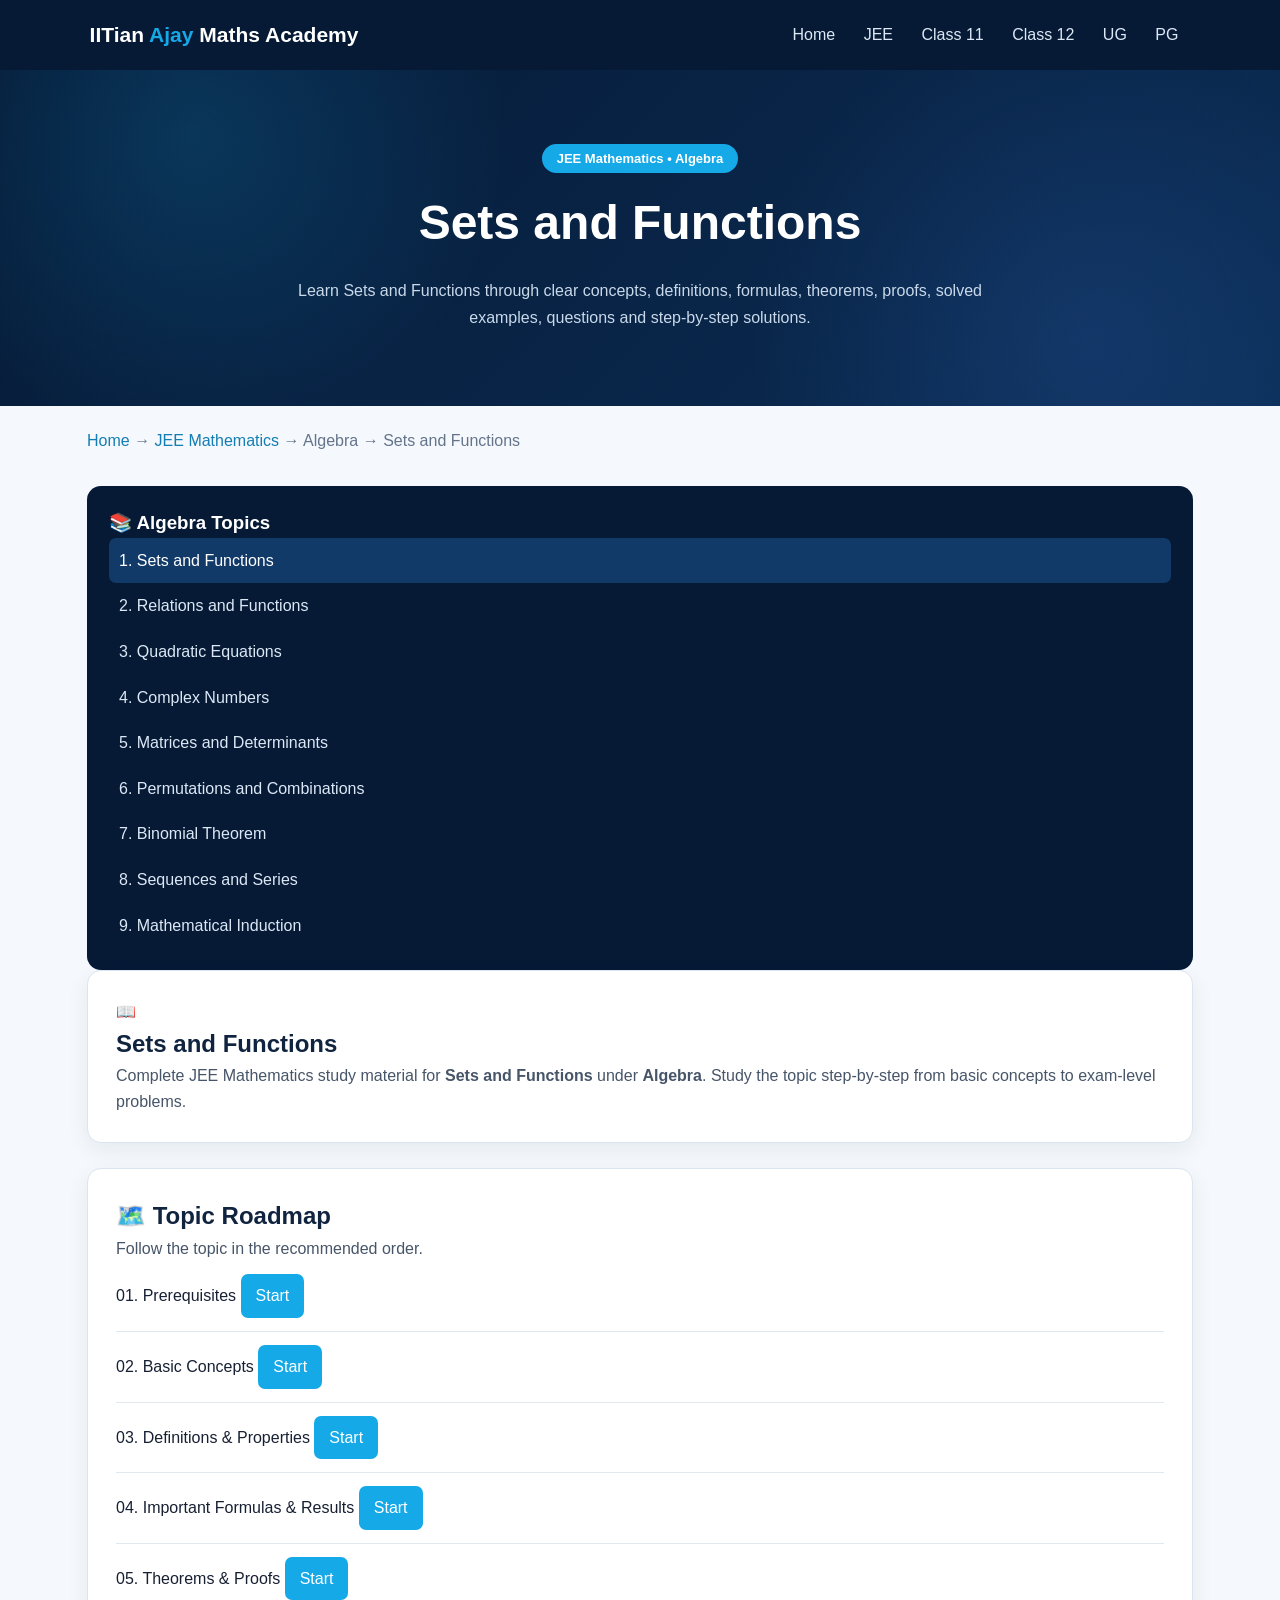
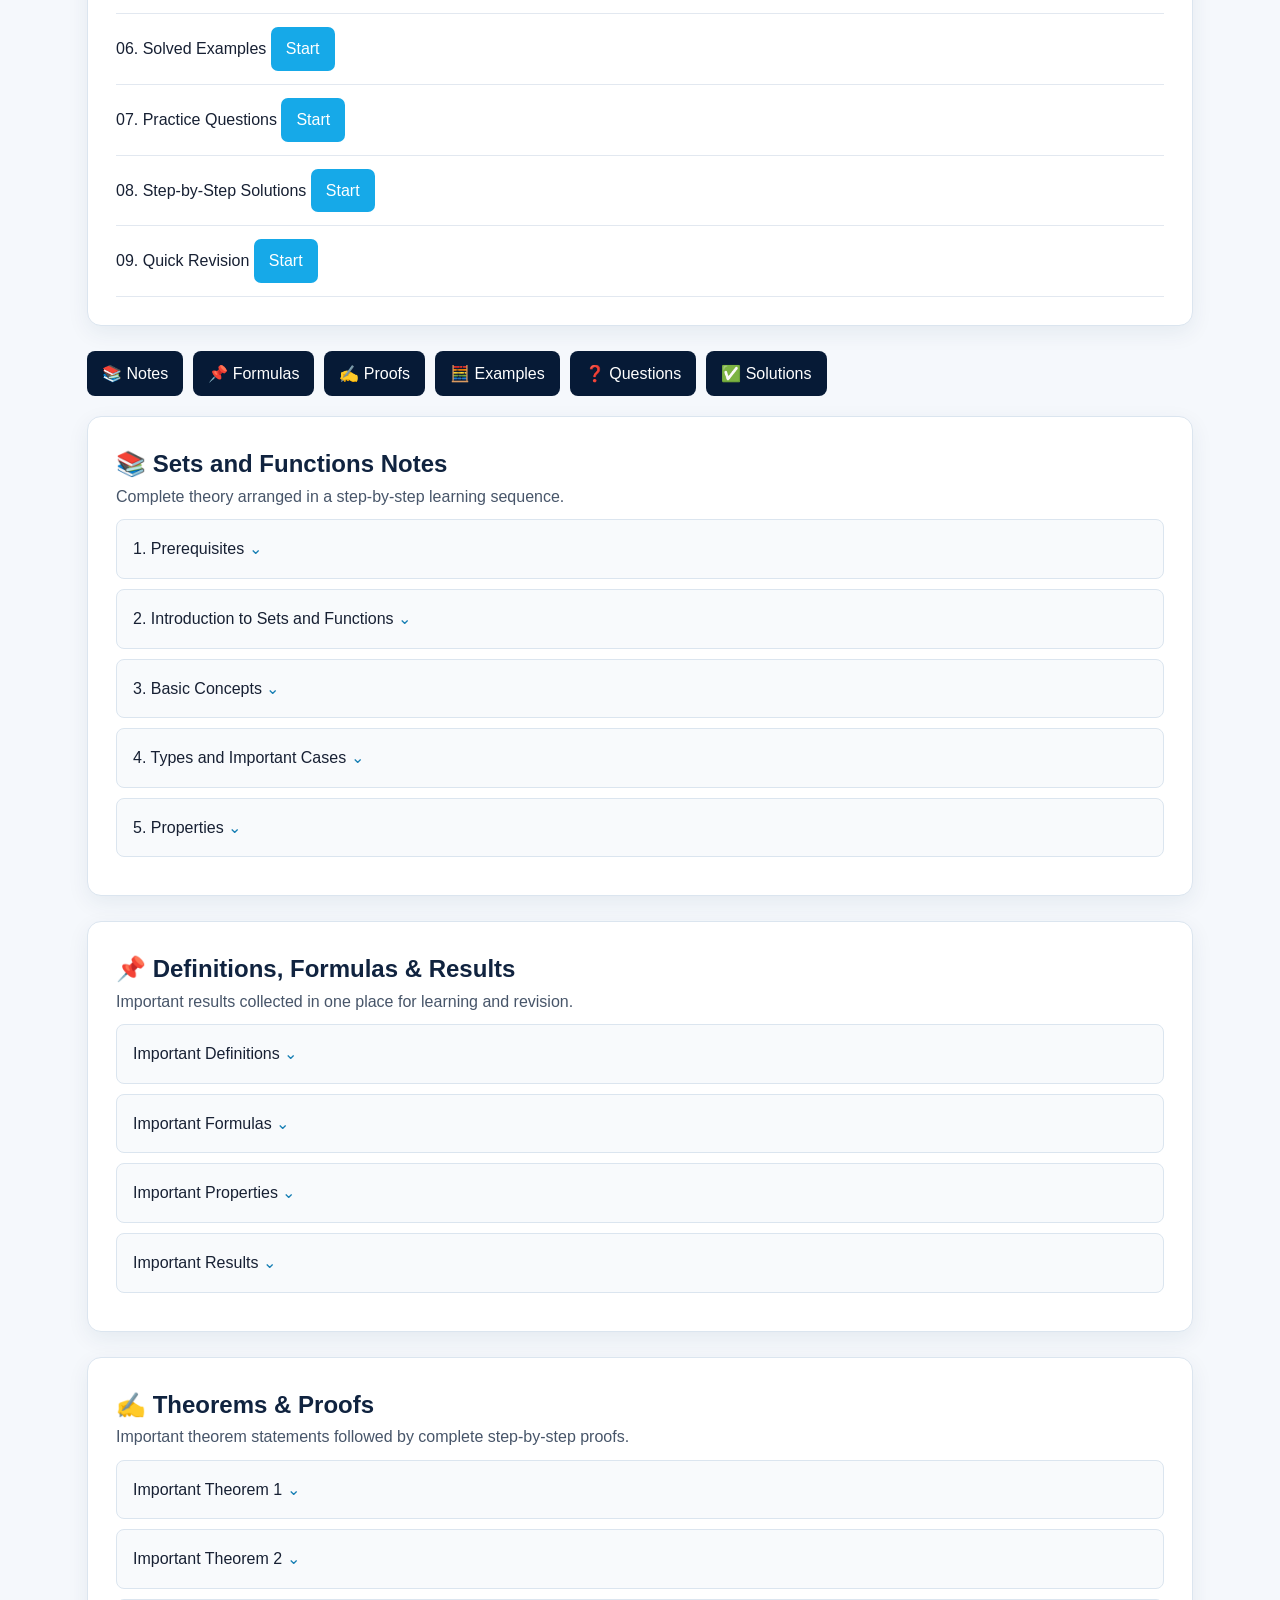
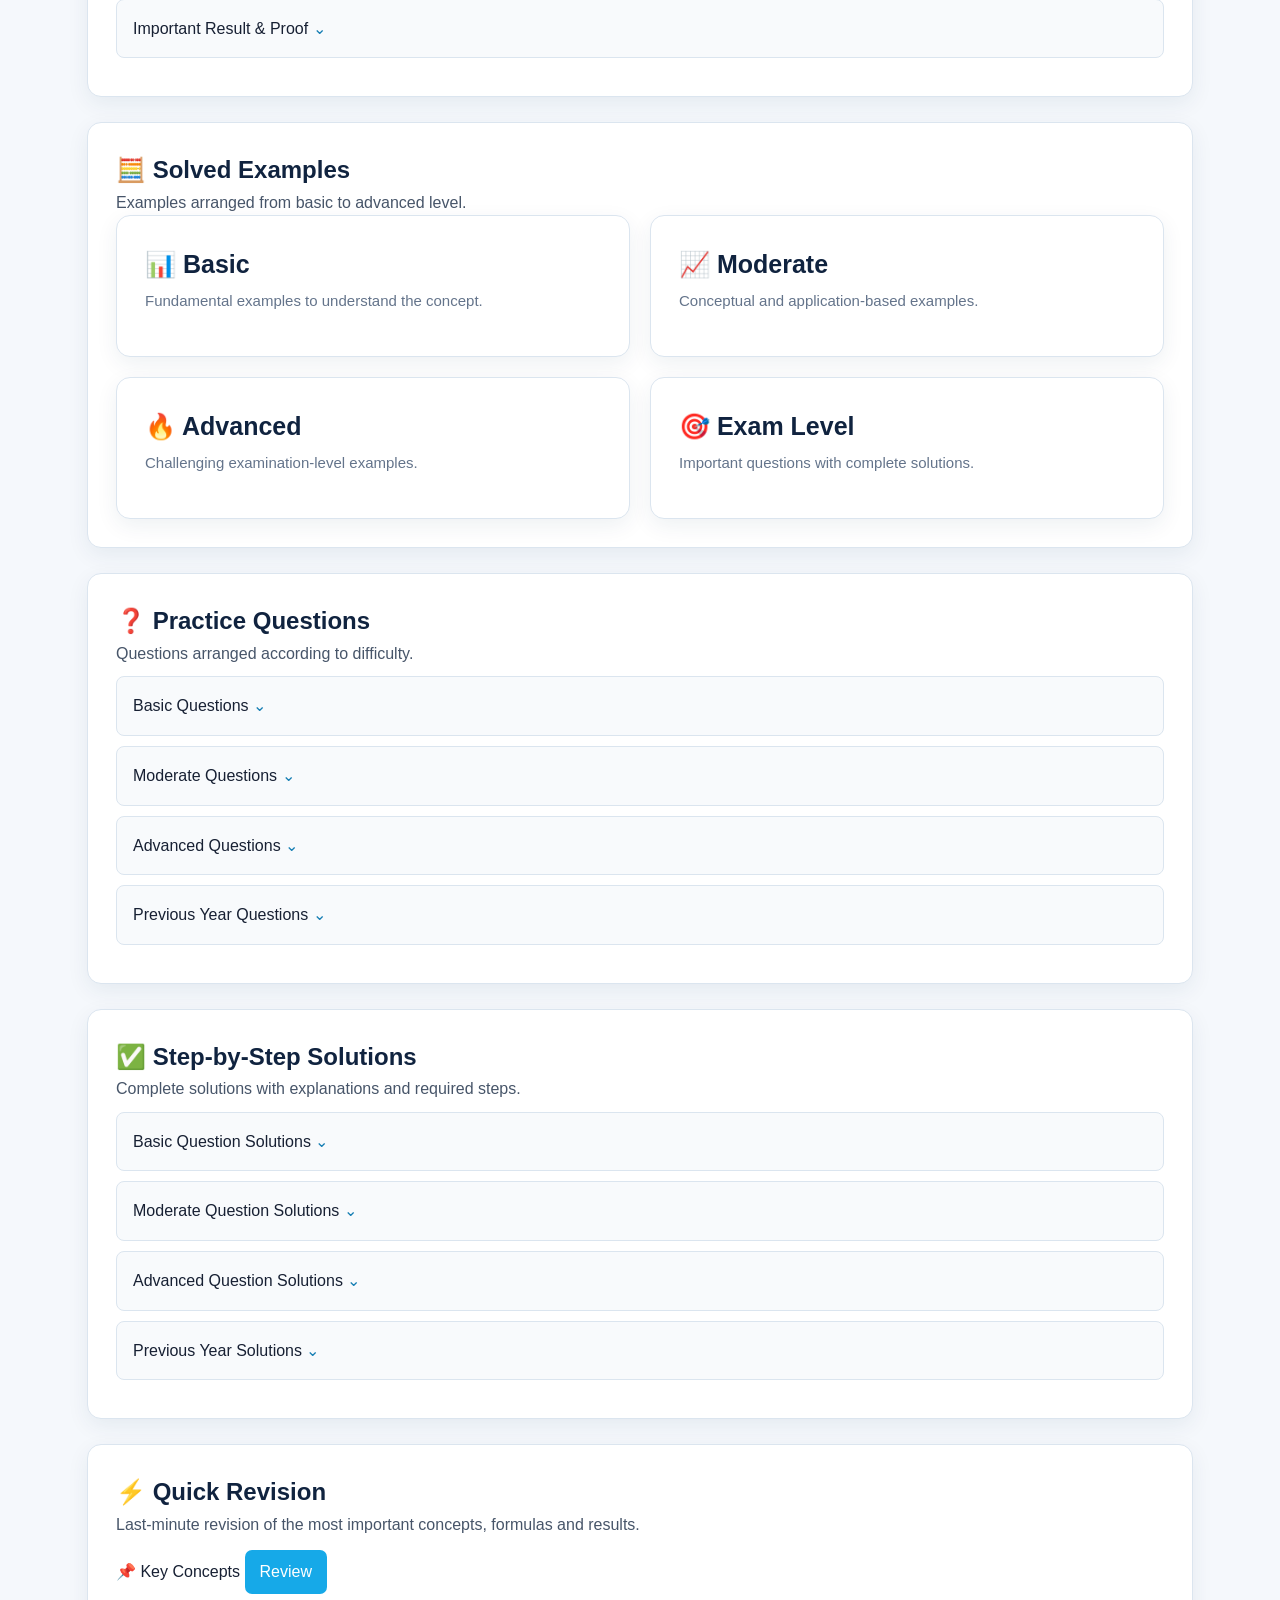
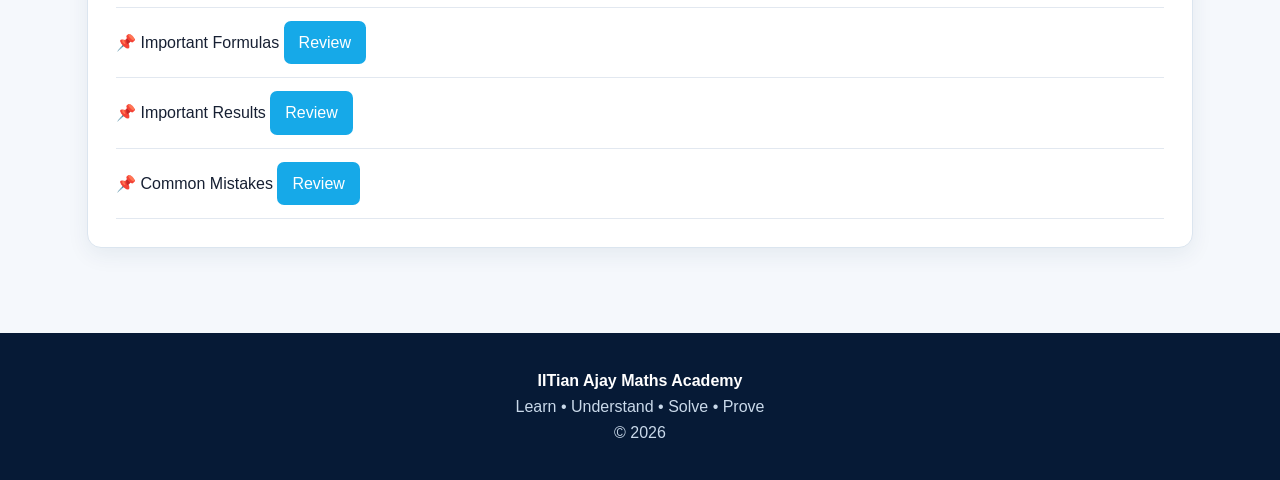
==== commit b2593c5d: "Update article.html" ====
--- a/article.html
+++ b/article.html
@@ -1369,13 +1369,14 @@
 /* =========================================================
    16. MAIN CONTENT
    ========================================================= */
+/* =========================================================
+   16. MAIN CONTENT
+   ========================================================= */
 
 const studyContent =
   document.querySelector(".study-content");
 
-
 if (studyContent) {
-
 
   studyContent.innerHTML = `
 
@@ -1397,10 +1398,80 @@
           Complete ${displayLevel} study material for
           <strong>${topic}</strong> under
           <strong>${subject}</strong>.
-          Learn concepts from basics to advanced level
-          with definitions, formulas, theorems, proofs,
-          examples, questions and solutions.
+          Study the topic step-by-step from basic concepts
+          to exam-level problems.
         </p>
+
+      </div>
+
+    </section>
+
+
+    <!-- TOPIC ROADMAP -->
+
+    <section class="content-box">
+
+      <div class="section-heading">
+
+        <div>
+
+          <h2>🗺️ Topic Roadmap</h2>
+
+          <p>
+            Follow the topic in the recommended order.
+          </p>
+
+        </div>
+
+      </div>
+
+
+      <div class="resource-list">
+
+        <div class="resource-item">
+          <span>01. Prerequisites</span>
+          <button>Start</button>
+        </div>
+
+        <div class="resource-item">
+          <span>02. Basic Concepts</span>
+          <button>Start</button>
+        </div>
+
+        <div class="resource-item">
+          <span>03. Definitions & Properties</span>
+          <button>Start</button>
+        </div>
+
+        <div class="resource-item">
+          <span>04. Important Formulas & Results</span>
+          <button>Start</button>
+        </div>
+
+        <div class="resource-item">
+          <span>05. Theorems & Proofs</span>
+          <button>Start</button>
+        </div>
+
+        <div class="resource-item">
+          <span>06. Solved Examples</span>
+          <button>Start</button>
+        </div>
+
+        <div class="resource-item">
+          <span>07. Practice Questions</span>
+          <button>Start</button>
+        </div>
+
+        <div class="resource-item">
+          <span>08. Step-by-Step Solutions</span>
+          <button>Start</button>
+        </div>
+
+        <div class="resource-item">
+          <span>09. Quick Revision</span>
+          <button>Start</button>
+        </div>
 
       </div>
 
@@ -1416,11 +1487,15 @@
       </a>
 
       <a href="#formulas">
-        📌 Definitions & Formulas
+        📌 Formulas
       </a>
 
       <a href="#proofs">
-        ✍️ Theorems & Proofs
+        ✍️ Proofs
+      </a>
+
+      <a href="#examples">
+        🧮 Examples
       </a>
 
       <a href="#questions">
@@ -1428,7 +1503,7 @@
       </a>
 
       <a href="#solutions">
-        🧮 Solutions
+        ✅ Solutions
       </a>
 
     </div>
@@ -1436,10 +1511,7 @@
 
     <!-- NOTES -->
 
-    <section
-      class="content-box"
-      id="notes"
-    >
+    <section class="content-box" id="notes">
 
       <div class="section-heading">
 
@@ -1450,85 +1522,38 @@
           </h2>
 
           <p>
-            Detailed notes covering the complete
-            ${displayLevel} syllabus for this topic.
+            Complete theory arranged in a
+            step-by-step learning sequence.
           </p>
 
         </div>
 
-        <button>
-          Download PDF
-        </button>
-
-      </div>
-
-
-      <div class="resource-list">
-
-        <div class="resource-item">
-
-          <span>
-            📄 Introduction to ${topic}
-          </span>
-
-          <button>
-            View
-          </button>
-
-        </div>
-
-
-        <div class="resource-item">
-
-          <span>
-            📄 Important Concepts
-          </span>
-
-          <button>
-            View
-          </button>
-
-        </div>
-
-
-        <div class="resource-item">
-
-          <span>
-            📄 Definitions and Properties
-          </span>
-
-          <button>
-            View
-          </button>
-
-        </div>
-
-
-        <div class="resource-item">
-
-          <span>
-            📄 Solved Examples
-          </span>
-
-          <button>
-            View
-          </button>
-
-        </div>
-
-
-        <div class="resource-item">
-
-          <span>
-            📄 Quick Revision Notes
-          </span>
-
-          <button>
-            View
-          </button>
-
-        </div>
-
+      </div>
+
+
+      <div class="accordion-item">
+        1. Prerequisites
+        <span>⌄</span>
+      </div>
+
+      <div class="accordion-item">
+        2. Introduction to ${topic}
+        <span>⌄</span>
+      </div>
+
+      <div class="accordion-item">
+        3. Basic Concepts
+        <span>⌄</span>
+      </div>
+
+      <div class="accordion-item">
+        4. Types and Important Cases
+        <span>⌄</span>
+      </div>
+
+      <div class="accordion-item">
+        5. Properties
+        <span>⌄</span>
       </div>
 
     </section>
@@ -1536,22 +1561,19 @@
 
     <!-- FORMULAS -->
 
-    <section
-      class="content-box"
-      id="formulas"
-    >
+    <section class="content-box" id="formulas">
 
       <div class="section-heading">
 
         <div>
 
           <h2>
-            📌 Definitions & Formulas
+            📌 Definitions, Formulas & Results
           </h2>
 
           <p>
-            Important definitions, formulas and results
-            for quick revision.
+            Important results collected in one place
+            for learning and revision.
           </p>
 
         </div>
@@ -1560,38 +1582,23 @@
 
 
       <div class="accordion-item">
-
-        1. Basic Definitions
-
+        Important Definitions
         <span>⌄</span>
-
-      </div>
-
+      </div>
 
       <div class="accordion-item">
-
-        2. Important Properties
-
+        Important Formulas
         <span>⌄</span>
-
-      </div>
-
+      </div>
 
       <div class="accordion-item">
-
-        3. Important Formulas
-
+        Important Properties
         <span>⌄</span>
-
-      </div>
-
+      </div>
 
       <div class="accordion-item">
-
-        4. Important Results
-
+        Important Results
         <span>⌄</span>
-
       </div>
 
     </section>
@@ -1599,10 +1606,7 @@
 
     <!-- THEOREMS -->
 
-    <section
-      class="content-box"
-      id="proofs"
-    >
+    <section class="content-box" id="proofs">
 
       <div class="section-heading">
 
@@ -1613,8 +1617,8 @@
           </h2>
 
           <p>
-            Important theorems and results with
-            step-by-step proofs.
+            Important theorem statements followed by
+            complete step-by-step proofs.
           </p>
 
         </div>
@@ -1623,52 +1627,108 @@
 
 
       <div class="accordion-item">
-
-        1. Important Theorems
-
+        Important Theorem 1
         <span>⌄</span>
-
-      </div>
-
+      </div>
 
       <div class="accordion-item">
-
-        2. Important Results
-
+        Important Theorem 2
         <span>⌄</span>
-
-      </div>
-
+      </div>
 
       <div class="accordion-item">
-
-        3. Proof-Based Questions
-
+        Important Result & Proof
         <span>⌄</span>
-
       </div>
 
     </section>
 
 
+    <!-- SOLVED EXAMPLES -->
+
+    <section class="content-box" id="examples">
+
+      <div class="section-heading">
+
+        <div>
+
+          <h2>
+            🧮 Solved Examples
+          </h2>
+
+          <p>
+            Examples arranged from basic to advanced level.
+          </p>
+
+        </div>
+
+      </div>
+
+
+      <div class="question-levels">
+
+        <div class="level-card">
+
+          <h3>📊 Basic</h3>
+
+          <p>
+            Fundamental examples to understand the concept.
+          </p>
+
+        </div>
+
+
+        <div class="level-card">
+
+          <h3>📈 Moderate</h3>
+
+          <p>
+            Conceptual and application-based examples.
+          </p>
+
+        </div>
+
+
+        <div class="level-card">
+
+          <h3>🔥 Advanced</h3>
+
+          <p>
+            Challenging examination-level examples.
+          </p>
+
+        </div>
+
+
+        <div class="level-card">
+
+          <h3>🎯 Exam Level</h3>
+
+          <p>
+            Important questions with complete solutions.
+          </p>
+
+        </div>
+
+      </div>
+
+    </section>
+
+
     <!-- QUESTIONS -->
 
-    <section
-      class="content-box"
-      id="questions"
-    >
+    <section class="content-box" id="questions">
 
       <div class="section-heading">
 
         <div>
 
           <h2>
-            ❓ Important Questions
+            ❓ Practice Questions
           </h2>
 
           <p>
-            Questions arranged from basic concepts
-            to advanced problems.
+            Questions arranged according to difficulty.
           </p>
 
         </div>
@@ -1676,132 +1736,125 @@
       </div>
 
 
-      <div class="question-levels">
-
-
-        <div class="level-card">
-
-          <h3>
-            📊 Basic Level
-          </h3>
+      <div class="accordion-item">
+        Basic Questions
+        <span>⌄</span>
+      </div>
+
+      <div class="accordion-item">
+        Moderate Questions
+        <span>⌄</span>
+      </div>
+
+      <div class="accordion-item">
+        Advanced Questions
+        <span>⌄</span>
+      </div>
+
+      <div class="accordion-item">
+        Previous Year Questions
+        <span>⌄</span>
+      </div>
+
+    </section>
+
+
+    <!-- SOLUTIONS -->
+
+    <section class="content-box" id="solutions">
+
+      <div class="section-heading">
+
+        <div>
+
+          <h2>
+            ✅ Step-by-Step Solutions
+          </h2>
 
           <p>
-            Fundamental concept questions
+            Complete solutions with explanations
+            and required steps.
           </p>
 
         </div>
 
-
-        <div class="level-card">
-
-          <h3>
-            📈 Moderate Level
-          </h3>
+      </div>
+
+
+      <div class="accordion-item">
+        Basic Question Solutions
+        <span>⌄</span>
+      </div>
+
+      <div class="accordion-item">
+        Moderate Question Solutions
+        <span>⌄</span>
+      </div>
+
+      <div class="accordion-item">
+        Advanced Question Solutions
+        <span>⌄</span>
+      </div>
+
+      <div class="accordion-item">
+        Previous Year Solutions
+        <span>⌄</span>
+      </div>
+
+    </section>
+
+
+    <!-- QUICK REVISION -->
+
+    <section class="content-box">
+
+      <div class="section-heading">
+
+        <div>
+
+          <h2>
+            ⚡ Quick Revision
+          </h2>
 
           <p>
-            Conceptual and application questions
+            Last-minute revision of the most important
+            concepts, formulas and results.
           </p>
 
         </div>
 
-
-        <div class="level-card">
-
-          <h3>
-            🔥 Advanced Level
-          </h3>
-
-          <p>
-            Challenging problems
-          </p>
-
-        </div>
-
-
-        <div class="level-card">
-
-          <h3>
-            📄 Previous Year
-          </h3>
-
-          <p>
-            Relevant examination questions
-          </p>
-
-        </div>
-
+      </div>
+
+
+      <div class="resource-list">
+
+        <div class="resource-item">
+          <span>📌 Key Concepts</span>
+          <button>Review</button>
+        </div>
+
+        <div class="resource-item">
+          <span>📌 Important Formulas</span>
+          <button>Review</button>
+        </div>
+
+        <div class="resource-item">
+          <span>📌 Important Results</span>
+          <button>Review</button>
+        </div>
+
+        <div class="resource-item">
+          <span>📌 Common Mistakes</span>
+          <button>Review</button>
+        </div>
 
       </div>
 
     </section>
 
-
-    <!-- SOLUTIONS -->
-
-    <section
-      class="content-box"
-      id="solutions"
-    >
-
-      <div class="section-heading">
-
-        <div>
-
-          <h2>
-            🧮 Step-by-Step Solutions
-          </h2>
-
-          <p>
-            Detailed solutions with explanations
-            for important problems.
-          </p>
-
-        </div>
-
-      </div>
-
-
-      <div class="accordion-item">
-
-        Exercise 1 Solutions
-
-        <span>⌄</span>
-
-      </div>
-
-
-      <div class="accordion-item">
-
-        Important Problem Solutions
-
-        <span>⌄</span>
-
-      </div>
-
-
-      <div class="accordion-item">
-
-        Previous Year Solutions
-
-        <span>⌄</span>
-
-      </div>
-
-
-      <div class="accordion-item">
-
-        Advanced Problem Solutions
-
-        <span>⌄</span>
-
-      </div>
-
-    </section>
-
   `;
 
 }
-
 
 /* =========================================================
    17. MAKE SURE NAVBAR LEVEL IS ACTIVE
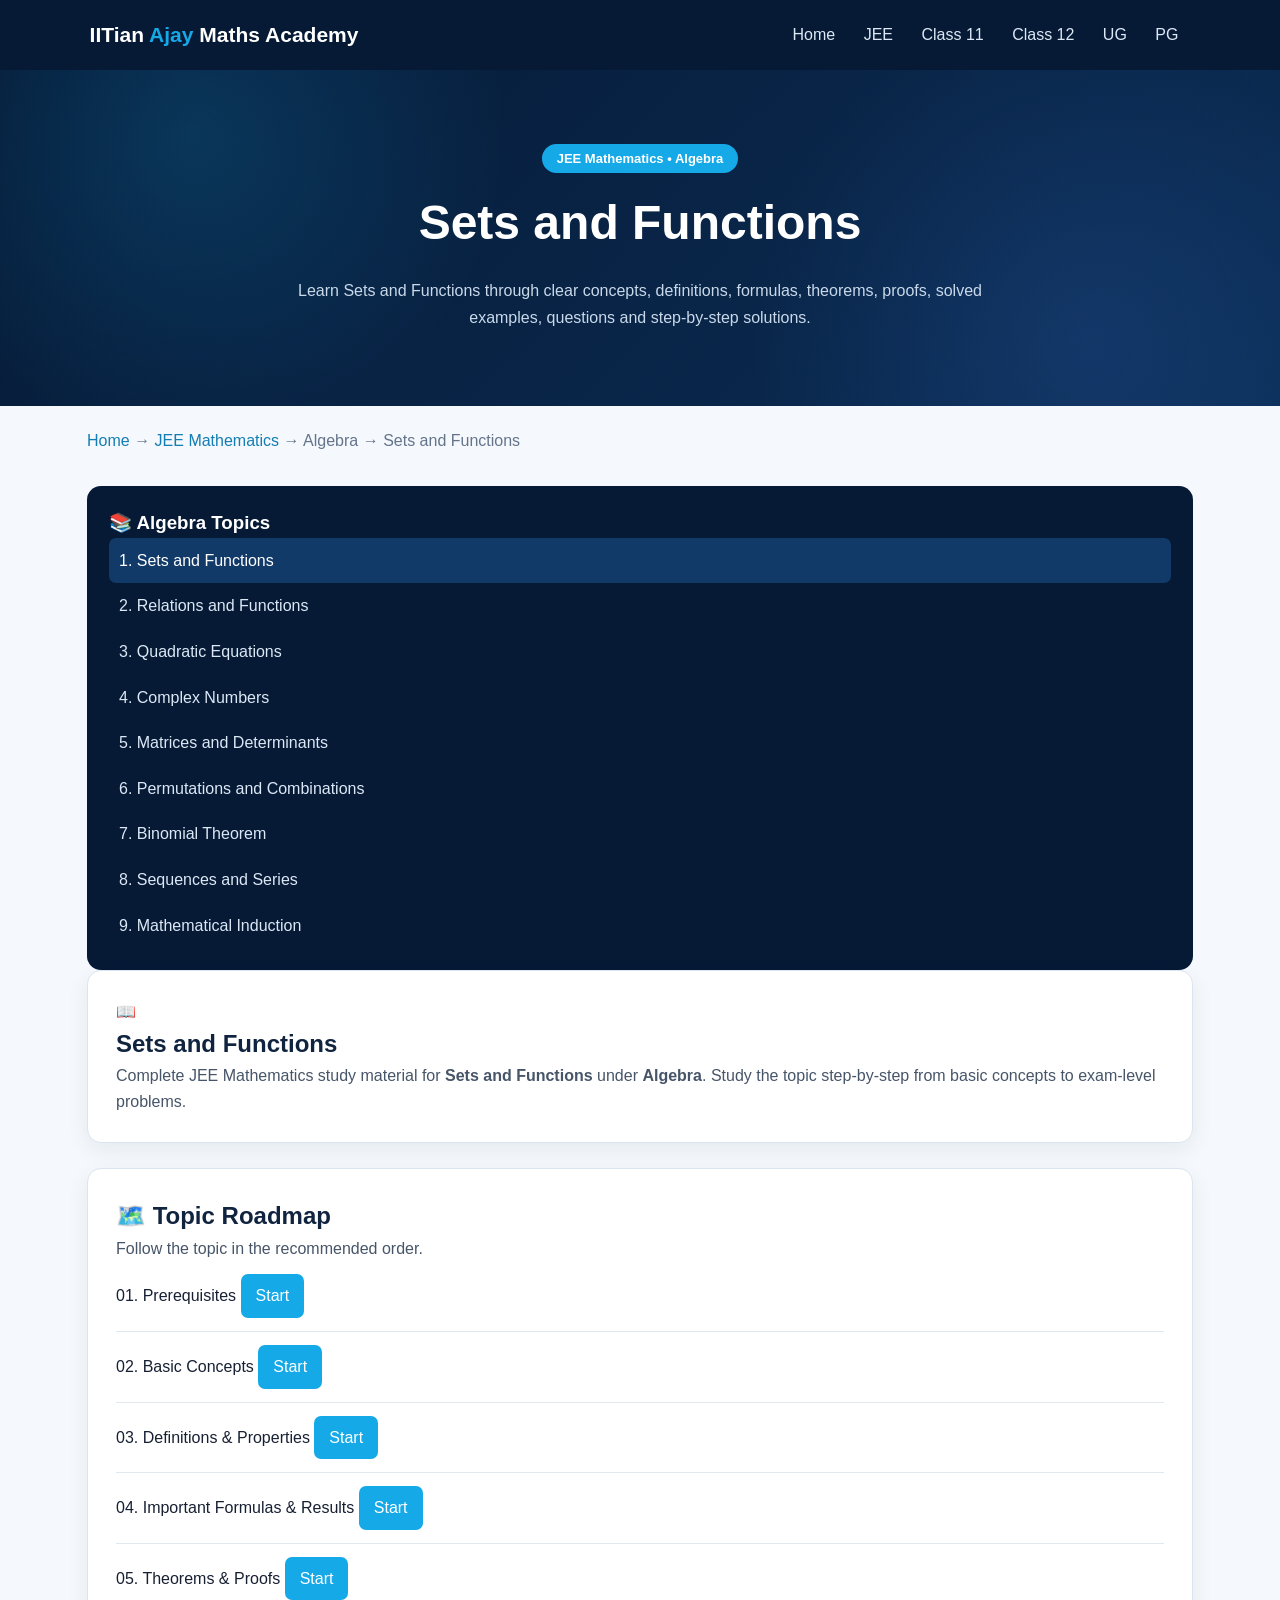
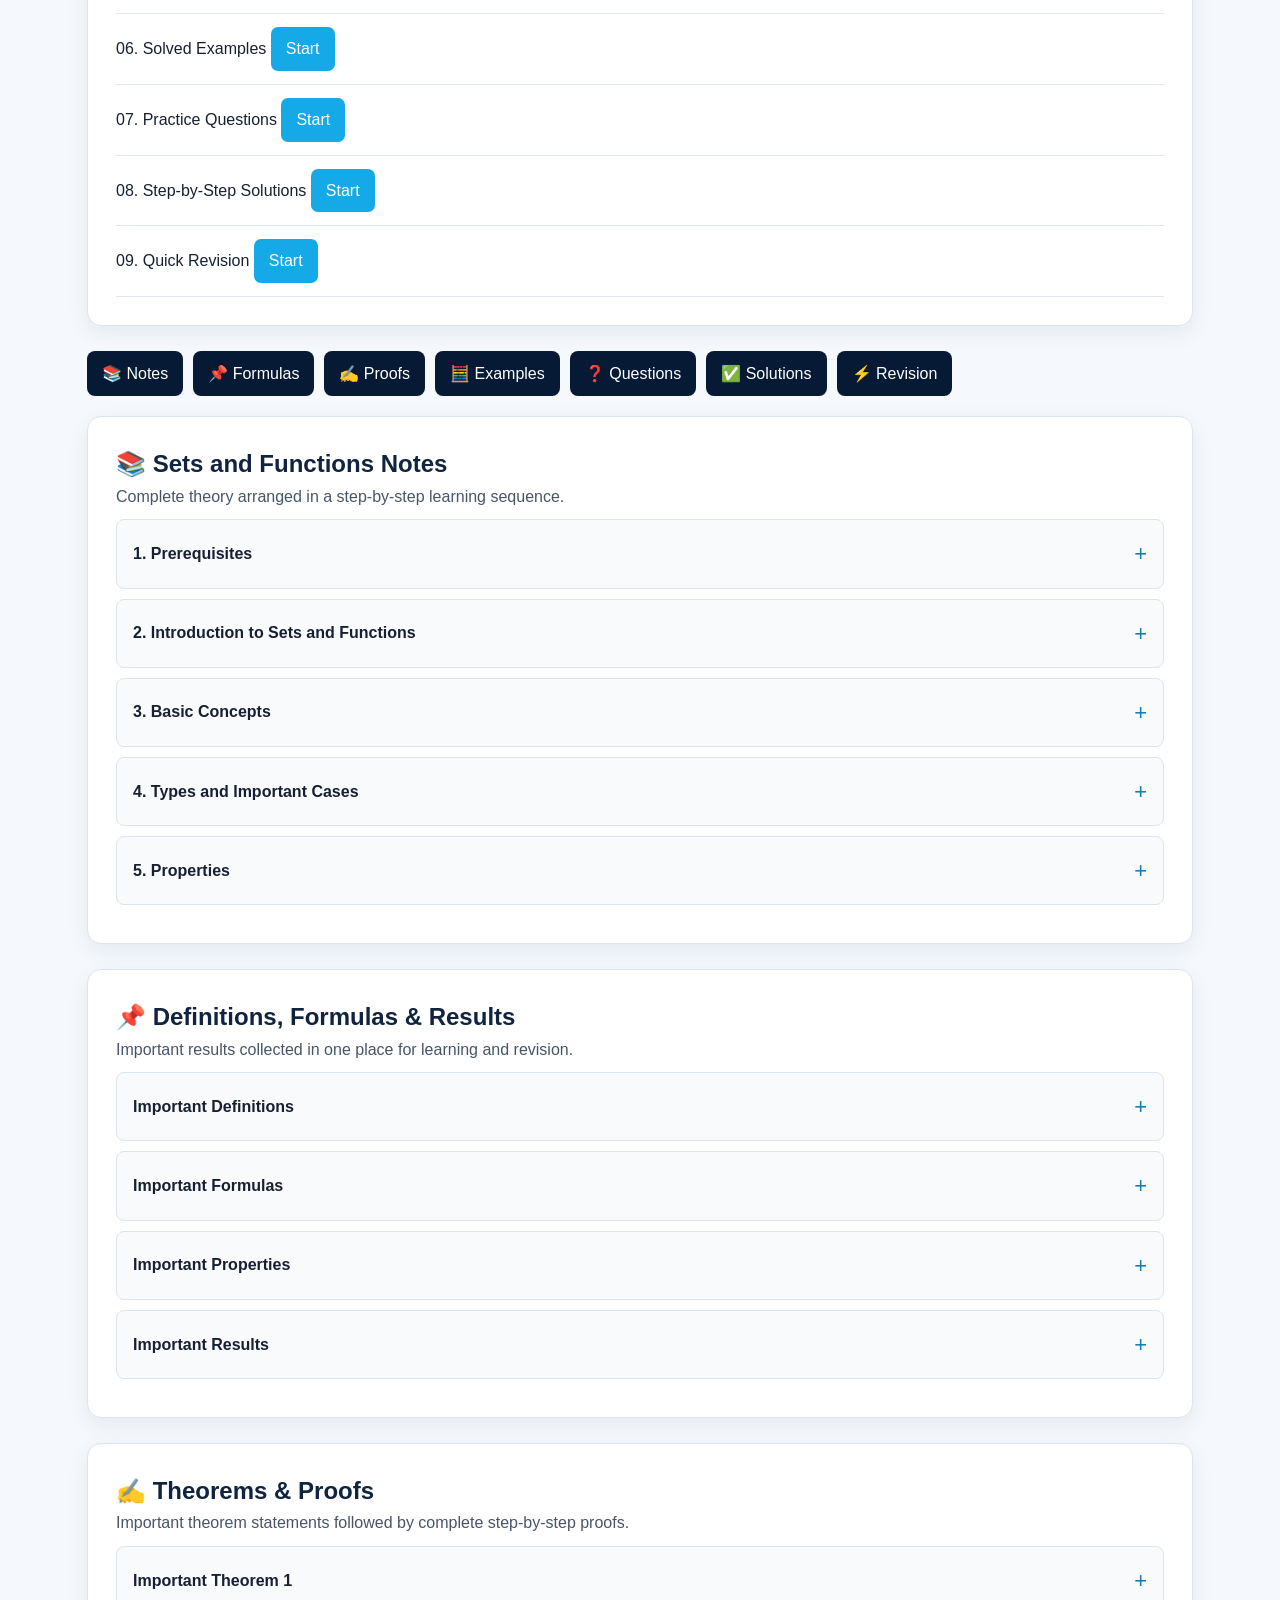
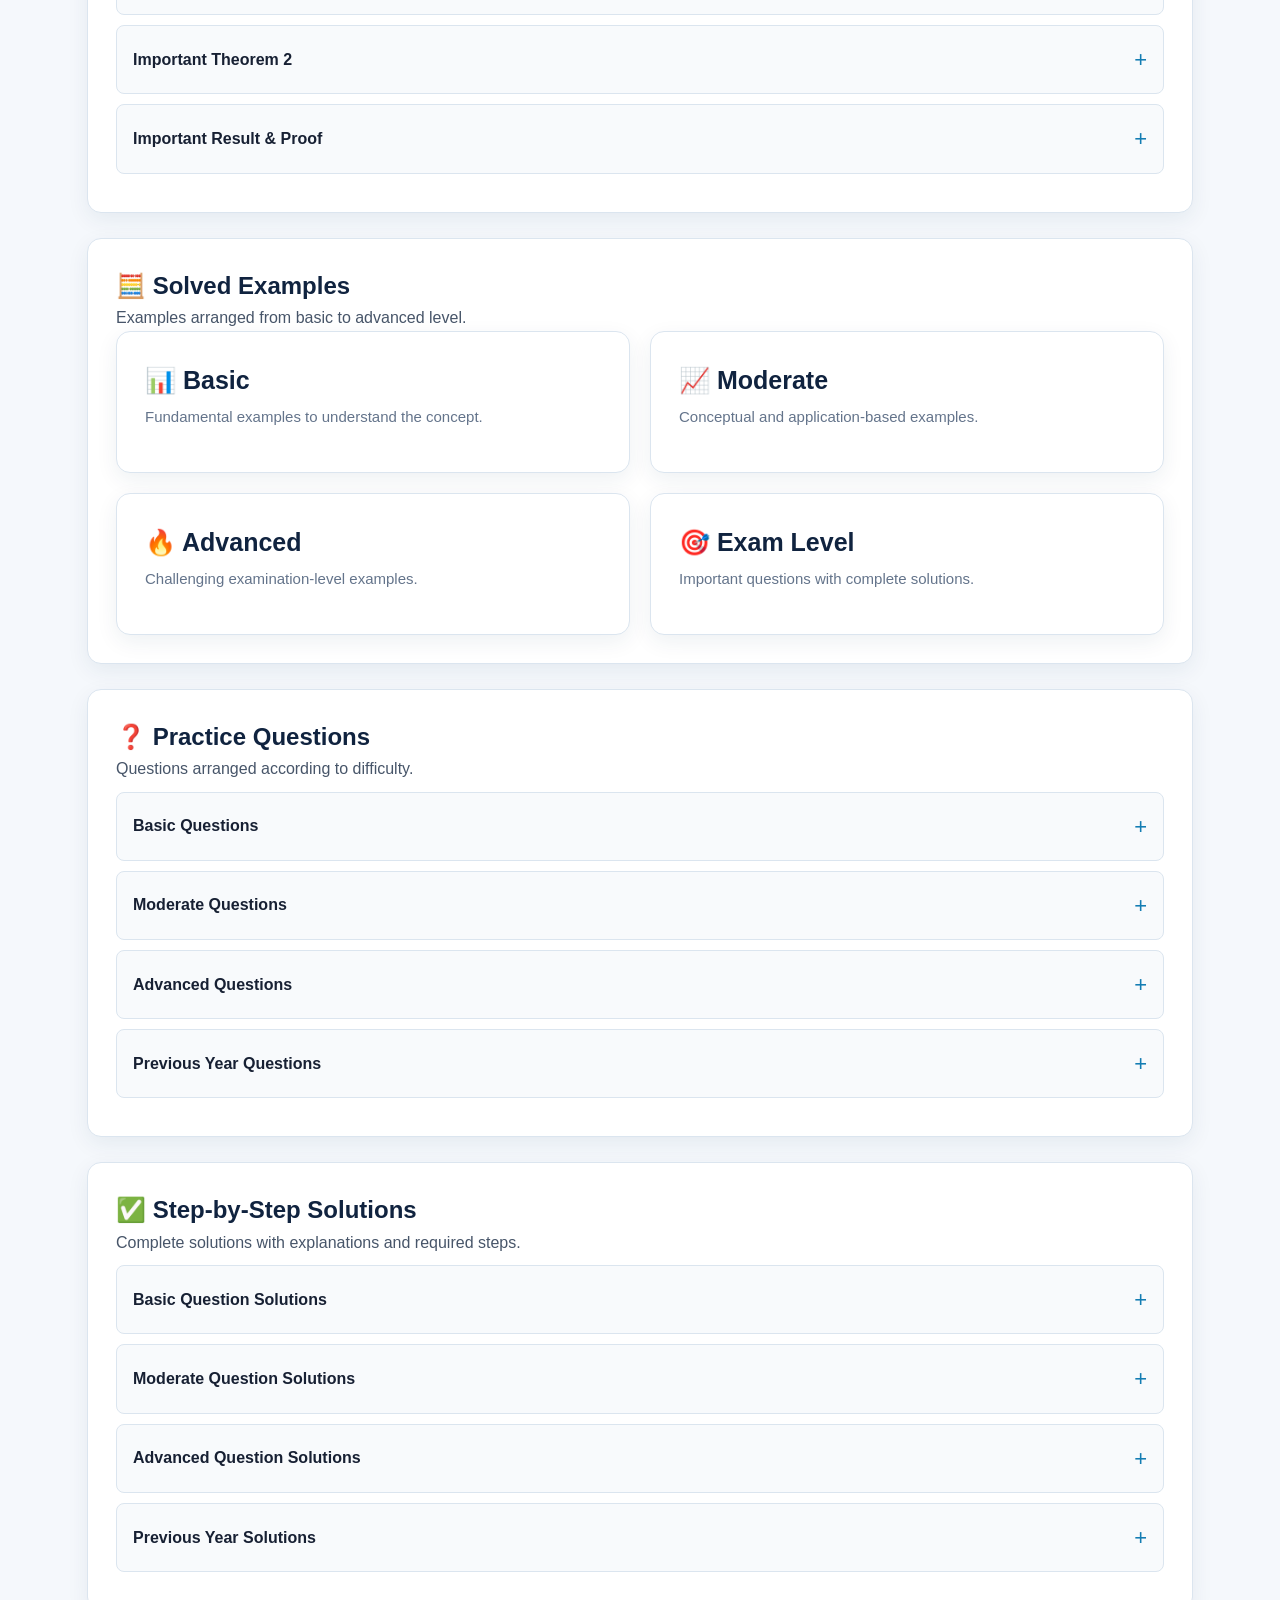
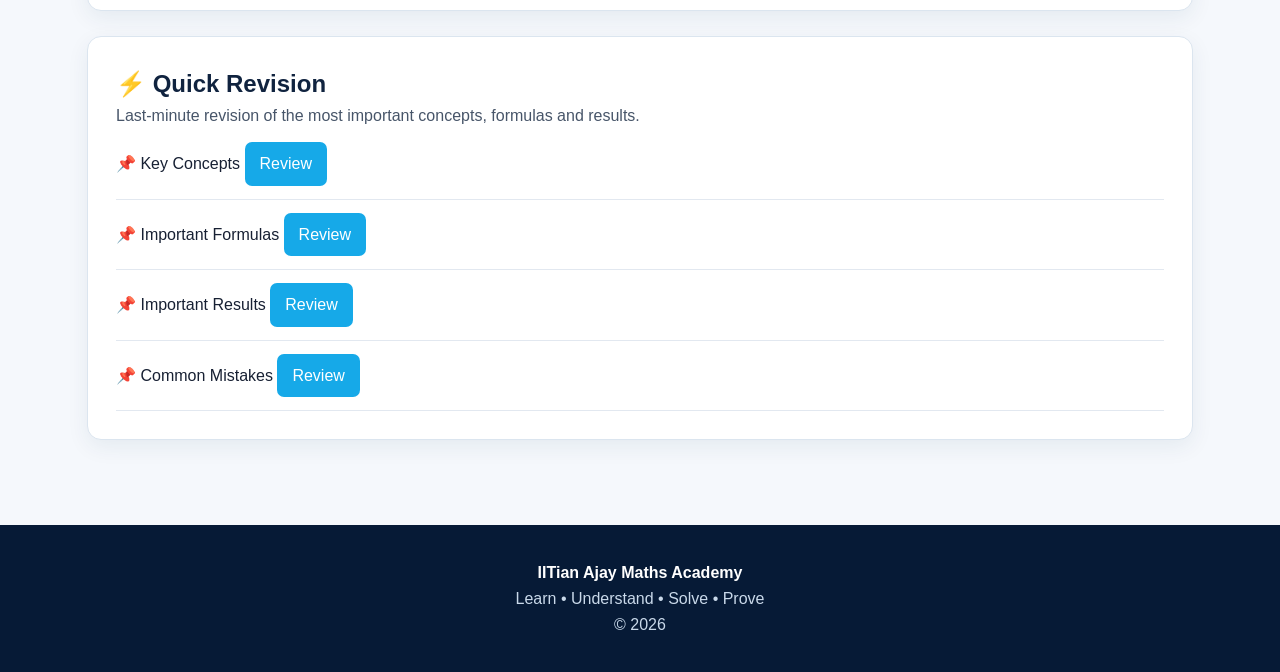
==== commit 910c26c8: "Update article.html" ====
--- a/article.html
+++ b/article.html
@@ -1372,6 +1372,9 @@
 /* =========================================================
    16. MAIN CONTENT
    ========================================================= */
+/* =========================================================
+   16. MAIN CONTENT
+   ========================================================= */
 
 const studyContent =
   document.querySelector(".study-content");
@@ -1384,15 +1387,11 @@
 
     <section class="chapter-intro">
 
-      <div class="chapter-icon">
-        📖
-      </div>
+      <div class="chapter-icon">📖</div>
 
       <div>
 
-        <h2>
-          ${topic}
-        </h2>
+        <h2>${topic}</h2>
 
         <p>
           Complete ${displayLevel} study material for
@@ -1430,47 +1429,65 @@
 
         <div class="resource-item">
           <span>01. Prerequisites</span>
-          <button>Start</button>
+          <button class="roadmap-btn" data-target="notes">
+            Start
+          </button>
         </div>
 
         <div class="resource-item">
           <span>02. Basic Concepts</span>
-          <button>Start</button>
+          <button class="roadmap-btn" data-target="notes">
+            Start
+          </button>
         </div>
 
         <div class="resource-item">
           <span>03. Definitions & Properties</span>
-          <button>Start</button>
+          <button class="roadmap-btn" data-target="formulas">
+            Start
+          </button>
         </div>
 
         <div class="resource-item">
           <span>04. Important Formulas & Results</span>
-          <button>Start</button>
+          <button class="roadmap-btn" data-target="formulas">
+            Start
+          </button>
         </div>
 
         <div class="resource-item">
           <span>05. Theorems & Proofs</span>
-          <button>Start</button>
+          <button class="roadmap-btn" data-target="proofs">
+            Start
+          </button>
         </div>
 
         <div class="resource-item">
           <span>06. Solved Examples</span>
-          <button>Start</button>
+          <button class="roadmap-btn" data-target="examples">
+            Start
+          </button>
         </div>
 
         <div class="resource-item">
           <span>07. Practice Questions</span>
-          <button>Start</button>
+          <button class="roadmap-btn" data-target="questions">
+            Start
+          </button>
         </div>
 
         <div class="resource-item">
           <span>08. Step-by-Step Solutions</span>
-          <button>Start</button>
+          <button class="roadmap-btn" data-target="solutions">
+            Start
+          </button>
         </div>
 
         <div class="resource-item">
           <span>09. Quick Revision</span>
-          <button>Start</button>
+          <button class="roadmap-btn" data-target="revision">
+            Start
+          </button>
         </div>
 
       </div>
@@ -1482,29 +1499,19 @@
 
     <div class="resource-tabs">
 
-      <a href="#notes">
-        📚 Notes
-      </a>
-
-      <a href="#formulas">
-        📌 Formulas
-      </a>
-
-      <a href="#proofs">
-        ✍️ Proofs
-      </a>
-
-      <a href="#examples">
-        🧮 Examples
-      </a>
-
-      <a href="#questions">
-        ❓ Questions
-      </a>
-
-      <a href="#solutions">
-        ✅ Solutions
-      </a>
+      <a href="#notes">📚 Notes</a>
+
+      <a href="#formulas">📌 Formulas</a>
+
+      <a href="#proofs">✍️ Proofs</a>
+
+      <a href="#examples">🧮 Examples</a>
+
+      <a href="#questions">❓ Questions</a>
+
+      <a href="#solutions">✅ Solutions</a>
+
+      <a href="#revision">⚡ Revision</a>
 
     </div>
 
@@ -1517,9 +1524,7 @@
 
         <div>
 
-          <h2>
-            📚 ${topic} Notes
-          </h2>
+          <h2>📚 ${topic} Notes</h2>
 
           <p>
             Complete theory arranged in a
@@ -1532,28 +1537,96 @@
 
 
       <div class="accordion-item">
-        1. Prerequisites
-        <span>⌄</span>
-      </div>
+
+        <div class="accordion-title">
+          1. Prerequisites
+          <span>+</span>
+        </div>
+
+        <div class="accordion-content">
+
+          <p>
+            Concepts required before starting
+            <strong>${topic}</strong>.
+          </p>
+
+        </div>
+
+      </div>
+
 
       <div class="accordion-item">
-        2. Introduction to ${topic}
-        <span>⌄</span>
-      </div>
+
+        <div class="accordion-title">
+          2. Introduction to ${topic}
+          <span>+</span>
+        </div>
+
+        <div class="accordion-content">
+
+          <p>
+            Introduction and fundamental ideas of
+            <strong>${topic}</strong>.
+          </p>
+
+        </div>
+
+      </div>
+
 
       <div class="accordion-item">
-        3. Basic Concepts
-        <span>⌄</span>
-      </div>
+
+        <div class="accordion-title">
+          3. Basic Concepts
+          <span>+</span>
+        </div>
+
+        <div class="accordion-content">
+
+          <p>
+            Important basic concepts will be explained
+            step-by-step with suitable examples.
+          </p>
+
+        </div>
+
+      </div>
+
 
       <div class="accordion-item">
-        4. Types and Important Cases
-        <span>⌄</span>
-      </div>
+
+        <div class="accordion-title">
+          4. Types and Important Cases
+          <span>+</span>
+        </div>
+
+        <div class="accordion-content">
+
+          <p>
+            Different types, cases and important
+            observations related to the topic.
+          </p>
+
+        </div>
+
+      </div>
+
 
       <div class="accordion-item">
-        5. Properties
-        <span>⌄</span>
+
+        <div class="accordion-title">
+          5. Properties
+          <span>+</span>
+        </div>
+
+        <div class="accordion-content">
+
+          <p>
+            Important properties and their applications.
+          </p>
+
+        </div>
+
       </div>
 
     </section>
@@ -1567,9 +1640,7 @@
 
         <div>
 
-          <h2>
-            📌 Definitions, Formulas & Results
-          </h2>
+          <h2>📌 Definitions, Formulas & Results</h2>
 
           <p>
             Important results collected in one place
@@ -1582,23 +1653,76 @@
 
 
       <div class="accordion-item">
-        Important Definitions
-        <span>⌄</span>
-      </div>
+
+        <div class="accordion-title">
+          Important Definitions
+          <span>+</span>
+        </div>
+
+        <div class="accordion-content">
+
+          <p>
+            Important definitions related to
+            <strong>${topic}</strong>.
+          </p>
+
+        </div>
+
+      </div>
+
 
       <div class="accordion-item">
-        Important Formulas
-        <span>⌄</span>
-      </div>
+
+        <div class="accordion-title">
+          Important Formulas
+          <span>+</span>
+        </div>
+
+        <div class="accordion-content">
+
+          <p>
+            Important formulas and standard results.
+          </p>
+
+        </div>
+
+      </div>
+
 
       <div class="accordion-item">
-        Important Properties
-        <span>⌄</span>
-      </div>
+
+        <div class="accordion-title">
+          Important Properties
+          <span>+</span>
+        </div>
+
+        <div class="accordion-content">
+
+          <p>
+            Important properties required for solving
+            problems.
+          </p>
+
+        </div>
+
+      </div>
+
 
       <div class="accordion-item">
-        Important Results
-        <span>⌄</span>
+
+        <div class="accordion-title">
+          Important Results
+          <span>+</span>
+        </div>
+
+        <div class="accordion-content">
+
+          <p>
+            Important results for examination and revision.
+          </p>
+
+        </div>
+
       </div>
 
     </section>
@@ -1612,9 +1736,7 @@
 
         <div>
 
-          <h2>
-            ✍️ Theorems & Proofs
-          </h2>
+          <h2>✍️ Theorems & Proofs</h2>
 
           <p>
             Important theorem statements followed by
@@ -1627,18 +1749,59 @@
 
 
       <div class="accordion-item">
-        Important Theorem 1
-        <span>⌄</span>
-      </div>
+
+        <div class="accordion-title">
+          Important Theorem 1
+          <span>+</span>
+        </div>
+
+        <div class="accordion-content">
+
+          <p>
+            The theorem statement and complete proof
+            will be added here.
+          </p>
+
+        </div>
+
+      </div>
+
 
       <div class="accordion-item">
-        Important Theorem 2
-        <span>⌄</span>
-      </div>
+
+        <div class="accordion-title">
+          Important Theorem 2
+          <span>+</span>
+        </div>
+
+        <div class="accordion-content">
+
+          <p>
+            The theorem statement and complete proof
+            will be added here.
+          </p>
+
+        </div>
+
+      </div>
+
 
       <div class="accordion-item">
-        Important Result & Proof
-        <span>⌄</span>
+
+        <div class="accordion-title">
+          Important Result & Proof
+          <span>+</span>
+        </div>
+
+        <div class="accordion-content">
+
+          <p>
+            Important result with detailed explanation
+            and proof.
+          </p>
+
+        </div>
+
       </div>
 
     </section>
@@ -1652,9 +1815,7 @@
 
         <div>
 
-          <h2>
-            🧮 Solved Examples
-          </h2>
+          <h2>🧮 Solved Examples</h2>
 
           <p>
             Examples arranged from basic to advanced level.
@@ -1723,9 +1884,7 @@
 
         <div>
 
-          <h2>
-            ❓ Practice Questions
-          </h2>
+          <h2>❓ Practice Questions</h2>
 
           <p>
             Questions arranged according to difficulty.
@@ -1737,23 +1896,74 @@
 
 
       <div class="accordion-item">
-        Basic Questions
-        <span>⌄</span>
-      </div>
+
+        <div class="accordion-title">
+          Basic Questions
+          <span>+</span>
+        </div>
+
+        <div class="accordion-content">
+
+          <p>
+            Foundation-level practice questions.
+          </p>
+
+        </div>
+
+      </div>
+
 
       <div class="accordion-item">
-        Moderate Questions
-        <span>⌄</span>
-      </div>
+
+        <div class="accordion-title">
+          Moderate Questions
+          <span>+</span>
+        </div>
+
+        <div class="accordion-content">
+
+          <p>
+            Conceptual and application-based questions.
+          </p>
+
+        </div>
+
+      </div>
+
 
       <div class="accordion-item">
-        Advanced Questions
-        <span>⌄</span>
-      </div>
+
+        <div class="accordion-title">
+          Advanced Questions
+          <span>+</span>
+        </div>
+
+        <div class="accordion-content">
+
+          <p>
+            Challenging examination-level problems.
+          </p>
+
+        </div>
+
+      </div>
+
 
       <div class="accordion-item">
-        Previous Year Questions
-        <span>⌄</span>
+
+        <div class="accordion-title">
+          Previous Year Questions
+          <span>+</span>
+        </div>
+
+        <div class="accordion-content">
+
+          <p>
+            Relevant previous-year examination questions.
+          </p>
+
+        </div>
+
       </div>
 
     </section>
@@ -1767,9 +1977,7 @@
 
         <div>
 
-          <h2>
-            ✅ Step-by-Step Solutions
-          </h2>
+          <h2>✅ Step-by-Step Solutions</h2>
 
           <p>
             Complete solutions with explanations
@@ -1782,23 +1990,74 @@
 
 
       <div class="accordion-item">
-        Basic Question Solutions
-        <span>⌄</span>
-      </div>
+
+        <div class="accordion-title">
+          Basic Question Solutions
+          <span>+</span>
+        </div>
+
+        <div class="accordion-content">
+
+          <p>
+            Detailed step-by-step solutions.
+          </p>
+
+        </div>
+
+      </div>
+
 
       <div class="accordion-item">
-        Moderate Question Solutions
-        <span>⌄</span>
-      </div>
+
+        <div class="accordion-title">
+          Moderate Question Solutions
+          <span>+</span>
+        </div>
+
+        <div class="accordion-content">
+
+          <p>
+            Detailed conceptual solutions.
+          </p>
+
+        </div>
+
+      </div>
+
 
       <div class="accordion-item">
-        Advanced Question Solutions
-        <span>⌄</span>
-      </div>
+
+        <div class="accordion-title">
+          Advanced Question Solutions
+          <span>+</span>
+        </div>
+
+        <div class="accordion-content">
+
+          <p>
+            Complete advanced-level solutions.
+          </p>
+
+        </div>
+
+      </div>
+
 
       <div class="accordion-item">
-        Previous Year Solutions
-        <span>⌄</span>
+
+        <div class="accordion-title">
+          Previous Year Solutions
+          <span>+</span>
+        </div>
+
+        <div class="accordion-content">
+
+          <p>
+            Step-by-step previous-year question solutions.
+          </p>
+
+        </div>
+
       </div>
 
     </section>
@@ -1806,15 +2065,13 @@
 
     <!-- QUICK REVISION -->
 
-    <section class="content-box">
+    <section class="content-box" id="revision">
 
       <div class="section-heading">
 
         <div>
 
-          <h2>
-            ⚡ Quick Revision
-          </h2>
+          <h2>⚡ Quick Revision</h2>
 
           <p>
             Last-minute revision of the most important
@@ -1829,23 +2086,50 @@
       <div class="resource-list">
 
         <div class="resource-item">
+
           <span>📌 Key Concepts</span>
-          <button>Review</button>
-        </div>
+
+          <button class="revision-btn"
+                  data-target="notes">
+            Review
+          </button>
+
+        </div>
+
 
         <div class="resource-item">
+
           <span>📌 Important Formulas</span>
-          <button>Review</button>
-        </div>
+
+          <button class="revision-btn"
+                  data-target="formulas">
+            Review
+          </button>
+
+        </div>
+
 
         <div class="resource-item">
+
           <span>📌 Important Results</span>
-          <button>Review</button>
-        </div>
+
+          <button class="revision-btn"
+                  data-target="proofs">
+            Review
+          </button>
+
+        </div>
+
 
         <div class="resource-item">
+
           <span>📌 Common Mistakes</span>
-          <button>Review</button>
+
+          <button class="revision-btn"
+                  data-target="questions">
+            Review
+          </button>
+
         </div>
 
       </div>
@@ -1856,8 +2140,169 @@
 
 }
 
-/* =========================================================
-   17. MAKE SURE NAVBAR LEVEL IS ACTIVE
+
+/* =========================================================
+   17. SMOOTH SCROLL — ROADMAP BUTTONS
+   ========================================================= */
+
+document
+  .querySelectorAll(".roadmap-btn")
+  .forEach(function(button) {
+
+    button.addEventListener("click", function() {
+
+      const targetId =
+        button.getAttribute("data-target");
+
+      const target =
+        document.getElementById(targetId);
+
+      if (target) {
+
+        target.scrollIntoView({
+          behavior: "smooth",
+          block: "start"
+        });
+
+      }
+
+    });
+
+  });
+
+
+/* =========================================================
+   18. QUICK REVISION BUTTONS
+   ========================================================= */
+
+document
+  .querySelectorAll(".revision-btn")
+  .forEach(function(button) {
+
+    button.addEventListener("click", function() {
+
+      const targetId =
+        button.getAttribute("data-target");
+
+      const target =
+        document.getElementById(targetId);
+
+      if (target) {
+
+        target.scrollIntoView({
+          behavior: "smooth",
+          block: "start"
+        });
+
+      }
+
+    });
+
+  });
+
+
+/* =========================================================
+   19. ACCORDION SYSTEM
+   ========================================================= */
+
+document
+  .querySelectorAll(".accordion-title")
+  .forEach(function(title) {
+
+    title.addEventListener("click", function() {
+
+      const item =
+        title.closest(".accordion-item");
+
+      const content =
+        item.querySelector(".accordion-content");
+
+      const icon =
+        title.querySelector("span");
+
+
+      const isOpen =
+        item.classList.contains("open");
+
+
+      /* Close all other accordions */
+
+      document
+        .querySelectorAll(".accordion-item.open")
+        .forEach(function(otherItem) {
+
+          if (otherItem !== item) {
+
+            otherItem.classList.remove("open");
+
+            const otherContent =
+              otherItem.querySelector(
+                ".accordion-content"
+              );
+
+            const otherIcon =
+              otherItem.querySelector(
+                ".accordion-title span"
+              );
+
+            if (otherContent) {
+
+              otherContent.style.maxHeight =
+                null;
+
+            }
+
+            if (otherIcon) {
+
+              otherIcon.textContent =
+                "+";
+
+            }
+
+          }
+
+        });
+
+
+      /* Open / close current */
+
+      if (!isOpen) {
+
+        item.classList.add("open");
+
+        content.style.maxHeight =
+          content.scrollHeight + "px";
+
+        if (icon) {
+
+          icon.textContent =
+            "−";
+
+        }
+
+      } else {
+
+        item.classList.remove("open");
+
+        content.style.maxHeight =
+          null;
+
+        if (icon) {
+
+          icon.textContent =
+            "+";
+
+        }
+
+      }
+
+    });
+
+  });
+
+
+/* =========================================================
+   20. NAVBAR ACTIVE LEVEL
    ========================================================= */
 
 const navLinks =
@@ -1873,15 +2318,22 @@
 
 
   if (
-    (level === "JEE" && href === "jee.html") ||
-
-    (level === "Class 11" && href === "class11.html") ||
-
-    (level === "Class 12" && href === "class12.html") ||
-
-    (level === "UG" && href === "ug.html") ||
-
-    (level === "PG" && href === "pg.html")
+
+    (level === "JEE" &&
+     href === "jee.html") ||
+
+    (level === "Class 11" &&
+     href === "class11.html") ||
+
+    (level === "Class 12" &&
+     href === "class12.html") ||
+
+    (level === "UG" &&
+     href === "ug.html") ||
+
+    (level === "PG" &&
+     href === "pg.html")
+
   ) {
 
     link.classList.add("active");
@@ -1892,7 +2344,7 @@
 
 
 /* =========================================================
-   18. DEBUG INFORMATION
+   21. DEBUG
    ========================================================= */
 
 console.log(
@@ -1915,6 +2367,73 @@
   subjectTopics
 );
 
+
+/* =========================================================
+   22. ACCORDION CSS FIX
+   ========================================================= */
+
+const accordionStyle =
+  document.createElement("style");
+
+accordionStyle.textContent = `
+
+  .accordion-item {
+    overflow: hidden;
+    cursor: default;
+  }
+
+  .accordion-title {
+    display: flex;
+    justify-content: space-between;
+    align-items: center;
+    cursor: pointer;
+    font-weight: 700;
+    color: #172033;
+  }
+
+  .accordion-title span {
+    font-size: 22px;
+    font-weight: 400;
+    transition: transform 0.25s ease;
+  }
+
+  .accordion-item.open
+  .accordion-title span {
+    color: #16a9e8;
+  }
+
+  .accordion-content {
+    max-height: 0;
+    overflow: hidden;
+    transition:
+      max-height 0.35s ease,
+      padding 0.35s ease;
+    padding: 0;
+  }
+
+  .accordion-item.open
+  .accordion-content {
+    padding-top: 15px;
+  }
+
+  .accordion-content p {
+    margin: 0;
+    color: #475569;
+    line-height: 1.7;
+  }
+
+  .roadmap-btn,
+  .revision-btn {
+    cursor: pointer;
+  }
+
+`;
+
+document.head.appendChild(
+  accordionStyle
+);
+
+
 </script>
 
 </body>
